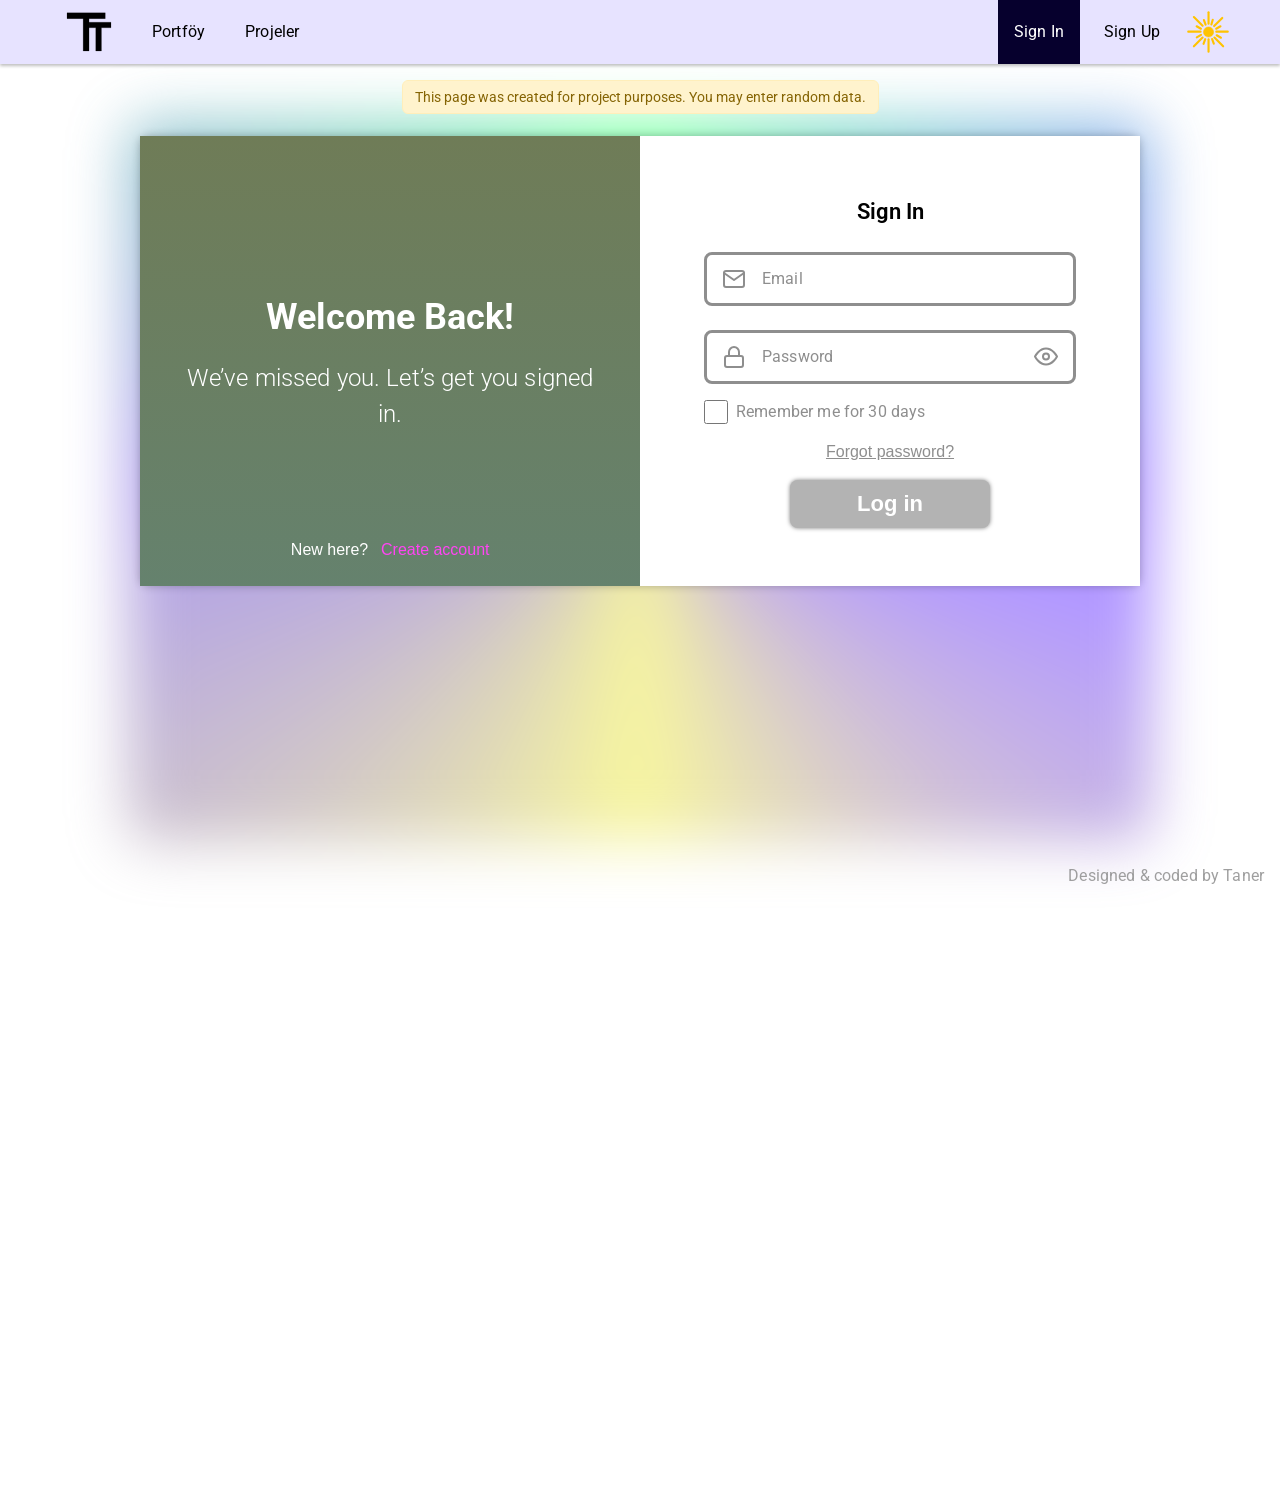
==== index.html @ 5d7ec8ca "Add Sign In/Sign Up buttons and dark mode toggle to navbar - Added Sign In and Sign Up buttons to th" ====
<!DOCTYPE html>
<html lang="en">

<head>
    <meta charset="UTF-8">
    <meta name="viewport" content="width=device-width, initial-scale=1.0">
    <title>Document</title>
    <link rel="preconnect" href="https://fonts.googleapis.com">
    <link rel="preconnect" href="https://fonts.gstatic.com" crossorigin>
    <link
        href="https://fonts.googleapis.com/css2?family=Montserrat:ital,wght@0,100..900;1,100..900&family=Roboto:ital,wght@0,100..900;1,100..900&family=Source+Code+Pro:ital,wght@0,200..900;1,200..900&display=swap"
        rel="stylesheet">
    <link rel="stylesheet" href="./styles.css">
</head>

<body>
    <!-- nav - start -->

    <nav class="navbar">
        <div class="nav-left">
            <img src="./images/icons/logo-icon.svg" alt="Logo" id="navbarLogo">
            <a href="#">Portföy</a>
            <a href="#">Projeler</a>
        </div>

        <div class="nav-right">
            <button type="button" class="nav-link" id="openSignIn">Sign In</button>
            <button type="button" class="nav-link" id="openSignUp">Sign Up</button>
            <button id="modeSwitch" aria-label="Toggle light/dark mode">
                <span class="icon-wrapper">
                    <img src="./images/sun.svg" alt="light mode" class="icon sun">
                    <img src="./images/moon.svg" alt="dark mode" class="icon moon">
                </span>
            </button>
        </div>
    </nav>

    <!-- nav - end -->

    <!-- main - start -->

    <main>

        <!-- sign in - start -->
        <div class="wrapper">
            <section id="sign-in-container1" class="container">
                <div class="left" id="sign-in-left1">
                    <h3>Welcome Back!</h3>
                    <p>We’ve missed you. Let’s get you signed in.</p>
                    <button class="sign-up-text" type="button">New here? <span>Create account</span></button>
                </div>
                <div class="right" id="sign-in-right1">
                    <h2>Sign In</h2>
                    <form class="form sign-in-form1">
                        <!-- Email input -->
                        <div class="input-group">
                            <input type="email" id="sign-in-email" name="sign-in-email" placeholder="you@example.com"
                                required autocomplete="off" />
                            <label for="sign-in-email">Email</label>
                            <img src="./images/icons/email-icon.svg" alt="Email field icon" class="input-icon" />
                        </div>
                        <!-- Password input -->
                        <div class="input-group">
                            <input type="password" id="sign-in-password" name="sign-in-password" placeholder="••••••••"
                                required autocomplete="off" minlength="8" />
                            <label for="sign-in-password">Password</label>
                            <img src="./images/icons/password-icon.svg" alt="Password field icon" class="input-icon" />
                            <button type="button" class="show-pass" aria-label="Show password" tabindex="-1"><img
                                    src="./images/icons/show-password-icon.svg" alt="show password icon"></button>
                        </div>
                        <!-- Remember me -->
                        <div class="remember-me">
                            <input type="checkbox" id="sign-in-remember" name="sign-in-remember" />
                            <label for="sign-in-remember">Remember me for 30 days</label>
                        </div>
                        <!-- Forgot password -->
                        <button type="button" class="forgot-pass-text">Forgot password?</button>
                        <!-- Submit button -->
                        <button type="submit" class="btn log-in-btn">Log in</button>
                    </form>
                </div>
            </section>
        </div>
        <!-- sign in - end -->

        <!-- forgot password - start -->
        <!-- step1 -->
        <div class="wrapper is-hidden">
            <section id="forgot-pass-container1" class="container center-mode">
                <div class="left" id="forgot-pass-left1">
                    <h3>No worries at all!</h3>
                    <p>You can easily reset your password in just a few simple steps</p>
                </div>
                <div class="right" id="forgot-pass-right1">
                    <h2>Forgot Password</h2>
                    <p>Step 1</p>
                    <p>We'll send you a link to reset your password. Please enter the email linked to your account.</p>
                    <form class="form forgot-pass-form1">
                        <!-- Email input -->
                        <div class="input-group">
                            <input type="email" id="forgot-pass-email" name="forgot-pass-email"
                                placeholder="you@example.com" required autocomplete="off" />
                            <label for="forgot-pass-email">Email</label>
                            <img src="./images/icons/email-icon.svg" alt="Email field icon" class="input-icon" />
                        </div>
                        <!-- Back - Next button -->
                        <div class="forgot-pass-form-buttons">
                            <button type="button" class="btn back-btn">Back</button>
                            <button type="submit" class="btn next-btn">Next</button>
                        </div>
                    </form>
                </div>
            </section>
        </div>

        <!-- step2 -->
        <div class="wrapper is-hidden">
            <section id="forgot-pass-container2" class="container center-mode">
                <div class="left" id="forgot-pass-left2">
                    <h3>Your code is on its way!</h3>
                    <p>For your security, we’ve sent a one-time code to your email address.</p>
                </div>
                <div class="right" id="forgot-pass-right2">
                    <h2>Verify Your Email</h2>
                    <p>Step 2</p>
                    <p>We emailed you a code. Please check your inbox or spam folder.</p>
                    <form class="form forgot-pass-form2">
                        <!-- Code input -->
                        <div class="input-group">
                            <input type="text" class="verification-code" id="forgot-pass-verification-code"
                                name="forgot-pass-verification-code" placeholder="1 2 3 4 5 6" required
                                inputmode="numeric" pattern="\d{1}( \d{1}){5}" maxlength="11" autocomplete="off" />
                            <label for="forgot-pass-verification-code">Code</label>
                        </div>
                        <!-- Verify button -->
                        <button type="submit" class="btn verify-btn">Verify</button>
                    </form>
                </div>
            </section>
        </div>

        <!-- step3 -->
        <div class="wrapper is-hidden">
            <section id="forgot-pass-container3" class="container center-mode">
                <div class="left" id="forgot-pass-left3">
                    <h3>You're almost done!</h3>
                    <p>All that’s left is setting a new password. You’re good to go!</p>
                </div>
                <div class="right" id="forgot-pass-right3">
                    <h2>Reset Your Password</h2>
                    <p>Step 3</p>
                    <p>Use at least 8 characters with one uppercase letter and one number.</p>
                    <form class="form forgot-pass-form3">
                        <!-- Password input -->
                        <div class="input-group">
                            <input type="password" id="forgot-pass-password" name="forgot-pass-password"
                                placeholder="••••••••" required autocomplete="off" minlength="8" />
                            <label for="forgot-pass-password">Password</label>
                            <img src="./images/icons/password-icon.svg" alt="Password field icon" class="input-icon" />
                            <button type="button" class="show-pass" aria-label="Show password" tabindex="-1"><img
                                    src="./images/icons/show-password-icon.svg" alt="show password icon"></button>
                        </div>
                        <!-- Confirm Password input -->
                        <div class="input-group">
                            <input type="password" id="forgot-pass-confirm-password" name="forgot-pass-confirm-password"
                                placeholder="••••••••" required autocomplete="off" minlength="8" />
                            <label for="forgot-pass-confirm-password">Confirm Password</label>
                            <img src="./images/icons/password-icon.svg" alt="Password field icon" class="input-icon" />
                            <button type="button" class="show-pass" aria-label="Show password" tabindex="-1"><img
                                    src="./images/icons/show-password-icon.svg" alt="show password icon"></button>
                        </div>
                        <!-- Done button -->
                        <button type="submit" class="btn done-btn">Done</button>
                    </form>
                </div>
            </section>
        </div>
        <!-- step4 -->
        <div class="wrapper is-hidden">
            <section id="forgot-pass-container4" class="container">
                <div class="left" id="forgot-pass-left4">
                    <h3>You’re ready!</h3>
                    <p>Your password has been reset successfully. You can now sign in to your
                        account.</p>
                    <!-- Sign in button -->
                    <button type="button" class="btn sign-in-btn">Sign In</button>
                </div>
            </section>
        </div>

        <!-- forgot password - end -->

        <!-- sign up - start -->
        <!-- step1 -->
        <div class="wrapper is-hidden">
            <section id="sign-up-container1" class="container center-mode">
                <div class="left" id="sign-up-left1">
                    <h3>Let’s get started!</h3>
                    <p>We’re excited to have you with us!</p>
                </div>
                <div class="right" id="sign-up-right1">
                    <h2>Create Your Account</h2>
                    <p>Step 1</p>
                    <p>Create your password using at least 8 characters, including one
                        uppercase letter and one number.</p>
                    <form class="form sign-up-form1">
                        <!-- Email input -->
                        <div class="input-group">
                            <input type="email" id="sign-up-email" name="sign-up-email" placeholder="you@example.com"
                                required autocomplete="off" />
                            <label for="sign-up-email">Email</label>
                            <img src="./images/icons/email-icon.svg" alt="Email field icon" class="input-icon" />
                        </div>
                        <!-- Password input -->
                        <div class="input-group">
                            <input type="password" id="sign-up-password" name="sign-up-password" placeholder="••••••••"
                                required autocomplete="off" minlength="8" />
                            <label for="sign-up-password">Password</label>
                            <img src="./images/icons/password-icon.svg" alt="Password field icon" class="input-icon" />
                            <button type="button" class="show-pass" aria-label="Show password" tabindex="-1"><img
                                    src="./images/icons/show-password-icon.svg" alt="show password icon"></button>
                        </div>
                        <!-- Confirm Password input -->
                        <div class="input-group">
                            <input type="password" id="sign-up-confirm-password" name="sign-up-confirm-password"
                                placeholder="••••••••" required autocomplete="off" minlength="8" />
                            <label for="sign-up-confirm-password">Confirm
                                Password</label>
                            <img src="./images/icons/password-icon.svg" alt="Password field icon" class="input-icon" />
                            <button type="button" class="show-pass" aria-label="Show password" tabindex="-1"><img
                                    src="./images/icons/show-password-icon.svg" alt="show password icon"></button>
                        </div>
                        <!-- Back - Next button -->
                        <div class="sign-up-buttons">
                            <button type="button" class="btn back-btn">Back</button>
                            <button type="submit" class="btn next-btn">Next</button>
                        </div>
                    </form>
                </div>
            </section>
        </div>
        <!-- step2 -->
        <div class="wrapper is-hidden">
            <section id="sign-up-container2" class="container center-mode">
                <div class="left" id="sign-up-left2">
                    <h3>Your code is on its way!</h3>
                    <p>For your security, we’ve sent a one-time code to your
                        email address.</p>
                </div>
                <div class="right" id="sign-up-right2">
                    <h2>Verify Your Email</h2>
                    <p>Step 2</p>
                    <p>We emailed you a code. Please check your inbox or spam
                        folder.</p>
                    <form class="form sign-up-form2">
                        <!-- Code input -->
                        <div class="input-group">
                            <input type="text" id="sign-up-verification-code" name="sign-up-verification-code"
                                placeholder="1 2 3 4 5 6" required inputmode="numeric" pattern="\d{1}( \d{1}){5}"
                                maxlength="11" autocomplete="off" />
                            <label for="sign-up-verification-code">Code</label>
                        </div>
                        <!-- Verify button -->
                        <button type="submit" class="btn verify-btn">Verify</button>
                    </form>
                </div>
            </section>
        </div>
        <!-- step3 -->
        <div class="wrapper is-hidden">
            <section id="sign-up-container3" class="container center-mode">
                <div class="left" id="sign-up-left3"></div>
                <div class="right" id="sign-up-right3">
                    <h2>About You</h2>
                    <p>Step 3</p>
                    <form class="form sign-up-form3">
                        <p style="color: #FF5100;">Required</p>
                        <p class="input-section-title">Full Name</p>
                        <div id="sign-up-fullname">
                            <!-- Firstname input -->
                            <div class="input-group">
                                <input type="text" id="sign-up-firstname" name="sign-up-firstname" placeholder="Taner"
                                    required autocomplete="off" />
                                <label for="sign-up-firstname">First
                                    name</label>
                            </div>
                            <!-- Lastname input -->
                            <div class="input-group">
                                <input type="text" id="sign-up-lastname" name="sign-up-lastname" placeholder="Talas"
                                    required autocomplete="off" />
                                <label for="sign-up-lastname">Last
                                    name</label>
                            </div>
                        </div>
                        <p class="input-section-title">Birthday</p>
                        <div id="sign-up-birthday">
                            <!-- Day input -->
                            <div class="input-group">
                                <input type="number" id="sign-up-day" name="sign-up-day" placeholder="27" required
                                    autocomplete="off" min="1" max="31" inputmode="numeric" />
                                <label for="sign-up-day">Day</label>
                            </div>

                            <!-- Month input -->
                            <div class="input-group">
                                <input type="text" id="sign-up-month" name="sign-up-month" placeholder="09" required
                                    inputmode="numeric" pattern="^(0[1-9]|1[0-2])$" autocomplete="off" maxlength="2" />
                                <label for="sign-up-month">Month</label>
                            </div>

                            <!-- Year input -->
                            <div class="input-group">
                                <input type="number" id="sign-up-year" name="sign-up-year" placeholder="2005" required
                                    autocomplete="off" min="1900" max="2099" inputmode="numeric" />
                                <label for="sign-up-year">Year</label>
                            </div>
                        </div>
                        <p class="input-section-title">Phone</p>
                        <!-- Phone input -->
                        <div class="input-group">
                            <input type="tel" inputmode="numeric" id="sign-up-phone" name="sign-up-phone"
                                placeholder="+90 5xx xxx xx xx" required autocomplete="off" maxlength="17"
                                pattern="\+90\s5\d{2}\s\d{3}\s\d{2}\s\d{2}" />
                            <label for="sign-up-phone">Phone</label>
                        </div>
                        <p style="margin-top: 24px; color: #FF9D00;">
                            Optional</p>
                        <p class="input-section-title">Profile Picture
                        </p>
                        <!-- Profile picture input -->
                        <div class="profile-pic-container">
                            <div class="profile-pic-wrapper">
                                <label for="sign-up-profile-picture">
                                    <img src="./images/default-profile-picture.svg" alt="Profile"
                                        id="profile-preview" />
                                    <img src="./images/icons/edit-icon.svg" alt="Edit Icon" class="edit-icon" />
                                </label>
                                <input type="file" id="sign-up-profile-picture" accept="image/*" />
                            </div>
                            <button type="button" class="reset-picture-btn">Remove</button>
                        </div>
                        <p class="input-section-title">Gender</p>
                        <!-- Gender input -->
                        <div class="gender-group">
                            <label class="gender-option">
                                <input type="radio" name="sign-up-gender" value="female" />
                                <span class="custom-radio"></span>
                                Female
                            </label>

                            <label class="gender-option">
                                <input type="radio" name="sign-up-gender" value="male" />
                                <span class="custom-radio"></span>
                                Male
                            </label>
                        </div>
                        <p class="input-section-title">Location</p>
                        <!-- Location input -->
                        <div id="sign-up-location">
                            <!-- Country input -->
                            <div class="input-group">
                                <input type="text" id="sign-up-country" name="sign-up-country" placeholder="Turkey"
                                    autocomplete="off" />
                                <label for="sign-up-country">Country</label>
                            </div>
                            <!-- City input -->
                            <div class="input-group">
                                <input type="text" id="sign-up-city" name="sign-up-city" placeholder="Istanbul"
                                    autocomplete="off" />
                                <label for="sign-up-city">City</label>
                            </div>
                        </div>
                        <p class="input-section-title">Biography</p>
                        <!-- Bio input -->
                        <div class="input-group">
                            <textarea id="sign-up-bio" name="sign-up-bio" placeholder="Work in progress..."
                                autocomplete="off"></textarea>
                            <label for="sign-up-bio">Bio</label>
                        </div>
                        <!-- Verify button -->
                        <button type="submit" class="btn next-btn">Next</button>
                    </form>
                </div>
            </section>
        </div>
        <!-- step4 -->
        <div class="wrapper is-hidden">
            <section id="sign-up-container4" class="container center-mode">
                <div class="left" id="sign-up-left4">
                    <h3>Your verification code is on its way!
                    </h3>
                    <p>To complete your registration, please
                        check your messages for a 6-digit code.
                    </p>
                </div>
                <div class="right" id="sign-up-right4">
                    <h2>Verify Your Phone Number</h2>
                    <p>Step 4</p>
                    <p>Please enter the 6-digit code sent to
                        your phone number.</p>
                    <form class="form sign-up-form4">
                        <!-- Code input -->
                        <div class="input-group">
                            <input type="text" id="sign-up-phone-verification-code"
                                name="sign-up-phone-verification-code" placeholder="1 2 3 4 5 6" required
                                inputmode="numeric" pattern="\d{1}( \d{1}){5}" maxlength="11" autocomplete="off" />
                            <label for="sign-up-phone-verification-code">Code</label>
                        </div>
                        <!-- Verify button -->
                        <button type="submit" class="btn verify-btn">Verify</button>
                    </form>
                </div>
            </section>
        </div>
        <!-- step5 -->
        <div class="wrapper is-hidden">
            <section id="sign-up-container5" class="container center-mode">
                <div class="left" id="sign-up-left5">
                    <h3>Welcome aboard!</h3>
                    <p>Everything’s in place. Let’s log
                        you in and get started!</p>
                </div>
                <div class="right" id="sign-up-right5">
                    <h2>You’re All Set!</h2>
                    <p>Step 5</p>
                    <div class="checkmark-wrapper">
                        <svg class="checkmark" viewBox="0 0 120 120">
                            <circle class="checkmark-circle" cx="60" cy="60" r="54" fill="none" />
                            <path class="checkmark-check" fill="none" d="M40 65l15 15 30-30" />
                        </svg>
                    </div>
                    <p>You can now sign in and start
                        using your account.</p>
                    <!-- Sign in button -->
                    <button type="button" class="btn sign-in-btn">Sign
                        In</button>
                </div>
            </section>
        </div>
        <!-- sign up - end -->

        <div class="info-banner">
            This page was created for project purposes. You may enter random data.
        </div>

        <!-- footer - start -->
        <footer class="mini-footer">
            <p>Designed &amp; coded by Taner</p>
        </footer>
        <!-- footer - end -->

    </main>

    <!-- main - end -->

    <!-- confirmation overlay -->
    <div id="confirmOverlay" class="overlay hidden" role="dialog" aria-modal="true" aria-hidden="true"
        aria-labelledby="confirmTitle">
        <div class="overlay-panel ov--confirm" tabindex="-1">
            <p id="confirmTitle" class="overlay-title">Do you confirm the information you entered?</p>
            <div class="overlay-actions">
                <button type="button" class="btn back-btn">Back</button>
                <button type="button" class="btn proceed-btn">Proceed</button>
            </div>
        </div>
    </div>

    <script src="./script.js"></script>
</body>

</html>
---- styles.css ----
/* settings - start */
html {
    box-sizing: border-box;
    font-size: 16px;
}

*,
*::before,
*::after {
    box-sizing: inherit;
    margin: 0;
    padding: 0;
}

:root {
    --background-color: #fff;
    --c1: #efed5a;
    --c2: #593cc3;
    --c3: #00ff5e;
    --c4: #4714ff;
    --background-nav-color: #E7E3FF;
    --nav-shadow: 0 2px 3px rgba(0, 0, 0, 0.25);
    --nav-link-color: #000;
    --nav-active-link-background-color: #06002D;
    --nav-active-link-color: #FFF;
    --gray-color: #8E8E8E;
    --dark-color: #000000;
    --input-radius: 8px;
    --icon-filter: invert(0);
}

.dark {
    --background-color: #000;
    --c1: #ff9f1c;
    --c2: #2ec4b6;
    --c3: #e71d36;
    --c4: #ffbf69;
    --background-nav-color: #06002D;
    --nav-shadow: 0 2px 3px rgba(255, 255, 255, 0.124);
    --nav-link-color: #FFF;
    --nav-active-link-background-color: #E7E3FF;
    --nav-active-link-color: #000;
    --icon-filter: brightness(0) invert(1);
}

body {
    background-color: var(--background-color);
    font-family: 'Roboto', sans-serif;
    position: relative;
    min-height: 100svh;
    isolation: isolate;
    transition: background-color 0.4s ease;
}

body::before {
    content: "";
    position: fixed;
    top: calc(10% + 64px / 2);
    left: 10%;
    right: 10%;
    bottom: calc(10% - 64px / 2);
    z-index: -1;
    background: conic-gradient(from 180deg at 50% 50%,
            var(--c1), var(--c2), var(--c3), var(--c4), var(--c1));
    filter: blur(30px) saturate(120%);
    animation: spin 60s linear infinite;
    opacity: .5;
    border-radius: 16px;
    transition: background 0.4s ease;
}

body.no-scroll {
    overflow: hidden;
}

.montserrat-regular {
    font-family: "Montserrat", sans-serif;
    font-optical-sizing: auto;
    font-weight: 400;
    font-style: normal;
}

.navbar a,
p,
::placeholder,
input,
label,
.navbar .nav-link {
    font-size: 1rem;
    line-height: 1.5;
    letter-spacing: 0.15px;
    font-weight: 400;
}

h2 {
    font-size: 1.375rem;
    line-height: 1.5;
    font-weight: 600;
}

h2+p {
    margin-top: 8px;
    margin-bottom: 24px;
    font-weight: 500;
    opacity: 0.5;
}

h3 {
    font-size: 2.25rem;
    line-height: 1.5;
    font-weight: 700;
}

h3+p {
    margin-top: 16px;
    font-size: 1.5rem;
    line-height: 1.5;
    font-weight: 300;
}

/* settings - end */

/* nav - start */
.navbar {
    position: fixed;
    top: 0;
    left: 0;
    right: 0;
    display: flex;
    justify-content: space-between;
    align-items: center;
    padding: 0 48px;
    background-color: var(--background-nav-color);
    z-index: 1000;
    box-shadow: var(--nav-shadow);
    height: 64px;
    transition: background-color 0.4s ease, box-shadow 0.4s ease;
}

.nav-left,
.nav-right {
    display: flex;
    align-items: center;
    gap: 8px;
}

#navbarLogo {
    filter: var(--icon-filter);
    transition: filter 0.4s ease;
}

#navbarLogo,
#themeIcon {
    width: 48px;
    height: 48px;
    margin: 0 16px;
}

.navbar a,
.navbar .nav-link {
    position: relative;
    text-decoration: none;
    color: var(--nav-link-color);
    padding: 24px 16px;
    transition: color 0.4s ease, background-color 0.4s ease, transform 0.4s ease;
    font: inherit;
    line-height: 1;
    cursor: pointer;
    background: none;
    border: none;
}

.navbar a::before,
.navbar .nav-link::before {
    content: "";
    position: absolute;
    top: 0;
    left: 0;
    width: 100%;
    height: 0%;
    background-color: rgba(142, 132, 255, 0.1);
    z-index: -1;
    transition: height 0.4s ease;
}

.navbar a:hover::before,
.navbar .nav-link:hover::before {
    height: 100%;
}

.navbar a:hover,
.navbar .nav-link:hover {
    transform: scale(1.05);
}

.nav-link.active {
    background-color: var(--nav-active-link-background-color);
    color: var(--nav-active-link-color);
    cursor: default;
    pointer-events: none;
}

#modeSwitch {
    background: none;
    border: none;
    cursor: pointer;
    display: flex;
    align-items: center;
    justify-content: center;
    perspective: 600px;
    /* 3D görünüm için */
}

.icon-wrapper {
    position: relative;
    width: 48px;
    height: 48px;
    transform-style: preserve-3d;
    transition: transform 0.6s ease;
}

.icon {
    position: absolute;
    top: 0;
    left: 0;
    width: 48px;
    height: 48px;
    backface-visibility: hidden;
}

.sun {
    transform: rotateX(0deg);
}

.moon {
    transform: rotateX(180deg);
}

/* dark mode aktif olunca wrapper döner */
body.dark .icon-wrapper {
    transform: rotateX(180deg);
}


/* nav - end */

/* main - start */
main {
    position: relative;
    display: flex;
    margin-top: 64px;
    min-height: calc(100svh - 64px);
    align-items: flex-start;
    justify-content: center;
}

/* sections container settings*/
.wrapper {
    position: absolute;
    display: flex;
    align-items: center;
    justify-content: center;
    opacity: 1;
    visibility: visible;
    transition: opacity 1s ease;
}

.container {
    position: relative;
    border-radius: 8px;
    box-shadow: 0 0 8px rgba(0, 0, 0, 0.25);
    width: 1000px;
    margin: 72px 0;
    transition: opacity .25s ease, transform .4s ease, box-shadow 1s ease;
}

.left,
.right {
    position: absolute;
    display: flex;
    flex-direction: column;
    justify-content: center;
    align-items: center;
    text-align: center;
    width: 500px;
}

.left {
    left: 0;
    color: #FFFFFF;
    padding: 0 32px;
    z-index: 1;
    transition: left 0.6s ease, transform 0.6s ease, height 0.4s ease;
    will-change: height;
}

.right {
    left: 50%;
    background-color: #FFF;
    padding: 54px 64px;
    z-index: 0;
    opacity: 1;
    transition: left 0.6s ease, transform 0.6s ease, opacity 0.4s ease;

}

.container.center-mode {
    box-shadow: none;
}

.container.center-mode:not(#sign-up-container3) .left {
    position: absolute;
    left: 50%;
    transform: translate(-50%, 0%);
    height: 450px;
}

.container.center-mode .right {
    position: absolute;
    left: 50%;
    transform: translate(-50%, 0%);
    pointer-events: none;
    user-select: none;
    cursor: default;
    opacity: 0;
}

.is-hidden {
    opacity: 0;
    pointer-events: none;
    visibility: hidden;
    transition: opacity 1s ease, visibility 0s linear 1s;
}

.is-hidden .left {
    will-change: auto;
}

/******************************************************** sign in containers - start ********************************************************/
/* 1 */
#sign-in-container1 {
    height: 450px;
}

#sign-in-left1,
#sign-in-right1 {
    height: 450px;
}

#sign-in-left1 {
    background: linear-gradient(180deg, #6F7C57, #4793B1);
    animation: gradientFlowVertical 10s ease-in-out infinite;
    background-size: 100% 400%;
}

/******************************************************** sign in containers - end ********************************************************/

/******************************************************** sign up containers - start ********************************************************/
/* 1 */
#sign-up-container1 {
    height: 558px;
}

#sign-up-left1,
#sign-up-right1 {
    height: 558px;
}

#sign-up-left1 {
    background: linear-gradient(to bottom, #BEBC53, #5E47B1);
    animation: gradientFlowVertical 10s ease-in-out infinite;
    background-size: 100% 400%;
}

/* 2 */
#sign-up-container2 {
    height: 402px;
}

#sign-up-left2,
#sign-up-right2 {
    height: 402px;
}

#sign-up-left2 {
    background: linear-gradient(to bottom, #E4E163, #5E47B1);
    animation: gradientFlowVertical 10s ease-in-out infinite;
    background-size: 100% 400%;
}

/* 3 */
#sign-up-container3 {
    height: 1300px;
}

#sign-up-right3,
#sign-up-left3 {
    height: 1300px;
}

.center-mode #sign-up-left3 {
    width: 500px;
    height: 450px;
}

#sign-up-left3 {
    left: 50%;
    transform: translateX(-50%);
    width: 100%;
    background: linear-gradient(to bottom, #EFED5A, #593CC3);
    animation: gradientFlowVertical 10s ease-in-out infinite;
    background-size: 100% 400%;
    transition: width 0.4s ease, height 0.4s ease;
}

#sign-up-right3 {
    transform: translateX(-50%);
    box-shadow: 0px 0 8px rgba(0, 0, 0, 0.25);
    z-index: 2;
}

/* 4 */
#sign-up-container4 {
    height: 358px;
}

#sign-up-right4,
#sign-up-left4 {
    height: 358px;
}

#sign-up-left4 {
    background: linear-gradient(to bottom, #E4E163, #5E47B1);
    animation: gradientFlowVertical 10s ease-in-out infinite;
    background-size: 100% 400%;
}

/* 5 */
#sign-up-container5 {
    height: 517px;
}

#sign-up-right5,
#sign-up-left5 {
    height: 517px;
}

#sign-up-left5 {
    background: linear-gradient(to bottom, #FFFB0D, #4714FF);
    animation: gradientFlowVertical 10s ease-in-out infinite;
    background-size: 100% 400%;
}

/******************************************************** sign up containers - end ********************************************************/

/******************************************************** forgot pass containers - start ********************************************************/
/* 1 */
#forgot-pass-container1 {
    height: 358px;
}

#forgot-pass-left1,
#forgot-pass-right1 {
    height: 358px;
}

#forgot-pass-left1 {
    background: linear-gradient(180deg, #62CE94, #55AACC);
    animation: gradientFlowVertical 10s ease-in-out infinite;
    background-size: 100% 400%;
}

/* 2 */
#forgot-pass-container2 {
    height: 358px;
}

#forgot-pass-left2,
#forgot-pass-right2 {
    height: 358px;
}

#forgot-pass-left2 {
    background: linear-gradient(to bottom, #4BD98D, #40ABD5);
    animation: gradientFlowVertical 10s ease-in-out infinite;
    background-size: 100% 400%;
}

/* 3 */
#forgot-pass-container3 {
    height: 443px;
}

#forgot-pass-left3,
#forgot-pass-right3 {
    height: 443px;
}

#forgot-pass-left3 {
    background: linear-gradient(to bottom, #32F48D, #36BFF5);
    animation: gradientFlowVertical 10s ease-in-out infinite;
    background-size: 100% 400%;
}

/* 4 */

#forgot-pass-left4 {
    height: 450px;
    left: 50%;
    transform: translateX(-50%);
    background: linear-gradient(to bottom, #00FF77, #07BDFF);
    animation: gradientFlowVertical 10s ease-in-out infinite;
    background-size: 100% 400%;
    border-radius: 4px;
}

/******************************************************** forgot pass containers - end ********************************************************/


/***** buttons - start *****/
.btn {
    background-color: #B3B3B3;
    height: auto;
    padding: 10px 16px;
    color: white;
    border-radius: var(--input-radius);
    box-shadow: 0 0 4px rgba(0, 0, 0, 0.5);
    border: none;
    font-size: 22px;
    line-height: 28px;
    font-weight: bold;
    cursor: pointer;
    transition: background-color 0.3s ease, color 0.3s ease, filter 0.3s ease;
}

.proceed-btn {
    background-color: #00FF5E;
}

.verify-btn {
    width: 200px;
    margin-top: 32px
}

.sign-in-btn {
    box-shadow: 0 0 4px rgba(13, 114, 10, 0.5) !important;
    width: 200px;
    background-color: #00FF5E;
    margin-top: 54px;
    transition: opacity .25s;
}

.done-btn {
    width: 200px;
    margin-top: 40px;
}

.log-in-btn {
    margin: 16px auto 0;
    width: 200px;
}

.back-btn {
    background-color: #D5D5D5;
    width: 119px;
}

.next-btn {
    width: 199px;
}

.btn-default {
    background: #B3B3B3;
}

.btn-typing {
    background: #FFBF00;
}

.btn-invalid {
    background: #FF5100;
}

.btn-valid {
    background: #00FF5E;
}

.btn:hover {
    filter: brightness(1.05);
}

/***** buttons - end *****/

/* input settings - start */
.input-group {
    position: relative;
    margin-top: 24px;
}

.input-group input,
.input-group textarea {
    width: 372px;
    padding: 12px 12px 12px 58px;
    border: 3px solid var(--gray-color);
    border-radius: var(--input-radius);
    outline: none;
    font-family: inherit;
    transition: border-color 0.4s ease;
}

.input-group textarea {
    padding-left: 20px;
    min-height: 120px;
    resize: none;
}

.input-group input::placeholder,
.input-group textarea::placeholder {
    color: transparent;
    transition: color 0.3s ease;
}

.input-group input:focus::placeholder,
.input-group textarea:focus::placeholder {
    color: var(--gray-color);
}

.input-group label {
    position: absolute;
    top: 50%;
    left: 50px;
    transform: translateY(-50%);
    color: var(--gray-color);
    pointer-events: none;
    background: #fff;
    padding: 0 8px;
    transition: 0.2s ease;
}

.input-group textarea+label {
    left: 20px;
}

.input-group input:focus+label,
.input-group input:not(:placeholder-shown)+label,
input:-webkit-autofill+label,
.input-group textarea:focus+label,
.input-group textarea:not(:placeholder-shown)+label {
    top: 0;
    transform: translateY(-50%);
    color: var(--dark-color);
}

.input-icon {
    position: absolute;
    top: 50%;
    left: 18px;
    width: 24px;
    height: 24px;
    transform: translateY(-50%);
    pointer-events: none;
    transition: filter 0.3s ease;
}

.show-pass {
    position: absolute;
    top: 52%;
    right: 18px;
    transform: translateY(-50%);
    background: none;
    border: none;
    padding: 0;
    cursor: pointer;
    transition: transform 120ms ease;
}

.show-pass img {
    width: 24px;
    height: 24px;
    transition: filter 120ms ease;
}

.show-pass:hover,
.show-pass:focus-visible {
    transform: translateY(-50%) scale(1.05);
}

.input-group input[type="password"] {
    padding-right: 52px;
}

input:focus,
textarea:focus {
    border-color: var(--dark-color);
}

input:-webkit-autofill {
    -webkit-box-shadow: 0 0 0px 1000px white inset !important;
    box-shadow: 0 0 0px 1000px white inset !important;
}

input:focus-visible {
    border-color: var(--dark-color);
    outline: none;
}

input[type=number]::-webkit-inner-spin-button,
input[type=number]::-webkit-outer-spin-button {
    -webkit-appearance: none;
    margin: 0;
}

input.typing {
    border-color: #FFBF00;
}

input.valid {
    border-color: #00FF5E;
}

input.invalid {
    border-color: #FF5100;
}

.animate-border {
    animation: borderPulse 2s infinite ease-in-out;
}

input:focus~.input-icon {
    filter: brightness(0) saturate(100%);
}

input.typing~.input-icon {
    filter: brightness(0) saturate(100%) invert(64%) sepia(78%) saturate(1040%) hue-rotate(1deg) brightness(103%) contrast(103%);
}

input.valid~.input-icon {
    filter: brightness(0) saturate(100%) invert(61%) sepia(68%) saturate(467%) hue-rotate(75deg) brightness(110%) contrast(105%);
}

input.invalid~.input-icon {
    filter: brightness(0) saturate(100%) invert(23%) sepia(89%) saturate(7440%) hue-rotate(2deg) brightness(105%) contrast(116%);
}

.animate-border~.input-icon {
    animation: iconPulse 2s infinite ease-in-out;
}

input:focus~.show-pass img {
    filter: brightness(0) saturate(100%);
}

/* input settings - end */

/* sign in - start */
.sign-up-text {
    position: absolute;
    bottom: 24px;
    background: none;
    border: none;
    color: #FFFFFF;
    font-size: 16px;
    line-height: 24px;
    font-weight: 400;
    cursor: pointer;
    padding: 0;
    text-align: center;
    transition: opacity 0.4s ease;
}

.container.center-mode .sign-up-text {
    opacity: 0;
    pointer-events: none;
    transition: opacity 0.4s ease;
}

.sign-up-text span {
    margin-left: 8px;
    display: inline-block;
    color: #FF44F3;
    will-change: transform;
    transition: transform 0.4s ease;
}

.sign-up-text:hover span {
    transform: scale(1.1);
}

.sign-in-form1 {
    display: flex;
    flex-direction: column;
    max-width: 400px;
    margin: 0 auto;
}

.remember-me {
    display: flex;
    align-items: center;
    margin-top: 16px;
    gap: 8px;
    color: var(--gray-color);
    font-size: 1rem;
    font-weight: 400;
    justify-content: flex-start;
}

.remember-me input[type="checkbox"] {
    width: 24px;
    height: 24px;
    accent-color: var(--gray-color);
    cursor: pointer;
}

.forgot-pass-text {
    background: none;
    border: none;
    padding: 0;
    margin: 16px auto 0;
    display: block;
    font-size: 16px;
    line-height: 24px;
    color: var(--gray-color);
    cursor: pointer;
    font-weight: 400;
    text-decoration: underline;
    transition: color 0.4s ease;
}

.forgot-pass-text:hover {
    color: var(--dark-color);
}

/* sign in - end */

/* forgot password - start */
/* step1 */
.forgot-pass-form-buttons {
    display: flex;
    justify-content: center;
    align-items: center;
    gap: 54px;
    margin-top: 32px;

}

/* step2 */
#forgot-pass-verification-code,
#sign-up-verification-code,
#sign-up-phone-verification-code {
    width: 139px;
    padding-left: 32px;
}

#forgot-pass-verification-code.filled,
#sign-up-verification-code.filled,
#sign-up-phone-verification-code.filled {
    border-color: #FFBF00 !important;
}

#forgot-pass-verification-code+label,
#sign-up-verification-code+label,
#sign-up-phone-verification-code+label {
    left: 50%;
    transform: translateX(-50%) translateY(-50%);
}

/* forgot password - end */

/* sign up - start */
/* step1 */
.sign-up-buttons {
    display: flex;
    justify-content: center;
    align-items: center;
    gap: 54px;
    margin-top: 32px;
}

/* step3 */
.sign-up-form3 label {
    left: 20px;
}

.sign-up-form3 input {
    padding-left: 20px;
}

.sign-up-form3 .input-group {
    margin-top: 8px;
}

.input-section-title {
    margin-top: 24px;
    font-weight: 500;
}

/* Fullname input */
#sign-up-fullname {
    display: flex;
    gap: 8px;
}

#sign-up-fullname .input-group {
    margin-top: 8px;
}

#sign-up-fullname input {
    width: 182px;
}

/* Birthday input */
#sign-up-birthday {
    display: flex;
    gap: 28px;
}

#sign-up-birthday input {
    width: 106px;
    text-align: center;
    padding-left: 8px;
}

#sign-up-birthday label {
    left: 50%;
    transform: translateX(-50%) translateY(-50%);
}

/* Profile picture input */
.profile-pic-container {
    position: relative;
    width: fit-content;
    margin: 0 auto;
}

.profile-pic-wrapper {
    position: relative;
    width: 120px;
    height: 120px;
    border-radius: 50%;
    border: 3px solid #ccc;
    margin: 8px auto 0;
    overflow: hidden;
}

.profile-pic-wrapper label {
    left: -1px;
    bottom: 3px;
    display: flex;
    justify-content: center;
    align-items: center;
    width: 120px;
    height: 120px;
    cursor: pointer;
    position: relative;
}

#profile-preview {
    position: absolute;
    top: 50%;
    left: 50%;
    transform: translate(-50%, -50%);
    width: 52px;
    height: 63px;
    object-fit: contain;
    z-index: 1;
}

.reset-picture-btn {
    display: none;
    /* sadece resim yüklendiğinde gösterilecek */
    top: 50%;
    left: 136px;
    transform: translateY(-50%);
    position: absolute;
    background: none;
    border: none;
    color: #FF5100;
    cursor: pointer;
    padding: 0;
    transition: color 0.3s ease;
}

.reset-picture-btn:hover {
    color: var(--dark-color);
}

/* Kullanıcı görseli yüklediğinde geçerli olacak sınıf */
#profile-preview.uploaded {
    width: 100%;
    height: 100%;
    object-fit: cover;
    border-radius: 50%;
}

.edit-icon {
    position: absolute;
    top: 50%;
    left: 50%;
    transform: translate(-50%, -50%);
    width: 24px;
    height: 24px;
    border-radius: 8px;
    background-color: #ffffff;
    padding: 4px;
    z-index: 2;
    transition: transform 0.4s ease;
    transform-origin: center center;
}

.profile-pic-wrapper:hover .edit-icon {
    transform: translate(-50%, -50%) scale(1.2);

}

#sign-up-profile-picture {
    display: none;
}

/* Gender input */
.gender-group {
    display: flex;
    justify-content: space-around;
    align-items: center;
    max-width: 372px;
    margin-top: 8px;
}

.gender-option {
    left: 0 !important;
    display: flex;
    align-items: center;
    gap: 8px;
    font-size: 1rem;
    color: var(--gray-color);
    cursor: pointer;
    position: relative;
}

.gender-option input[type="radio"] {
    display: none;
}

.custom-radio {
    width: 24px;
    height: 24px;
    border: 2px solid #8E8E8E;
    border-radius: 50%;
    display: inline-block;
    position: relative;
    transition: border-color 0.4s ease;
}

.gender-option input[type="radio"]:checked+.custom-radio::after {
    background-color: #000;
    transform: translate(-50%, -50%) scale(1);
    opacity: 1;
}

.gender-option input[type="radio"]:checked+.custom-radio {
    border-color: var(--dark-color);
}

.custom-radio::after {
    content: '';
    position: absolute;
    top: 50%;
    left: 50%;
    width: 12px;
    height: 12px;
    background-color: transparent;
    border-radius: 50%;
    transform: translate(-50%, -50%) scale(0);
    opacity: 0;
    transition: transform 0.4s ease, background-color 0.4s ease, opacity 0.4s ease;
}

/* Location input */
#sign-up-location {
    display: flex;
    gap: 91px;
}

#sign-up-location input {
    width: 140px;
}

/* Bio input */
#sign-up-bio {
    height: 200px;
}

.sign-up-form3 .next-btn {
    margin-top: 32px;
}

/* step5 */
.checkmark-wrapper {
    display: flex;
    justify-content: center;
    align-items: center;
    margin: 30px 0;
}

.checkmark {
    width: 200px;
    height: 200px;
    stroke: #00FF5E;
    stroke-width: 6;
    stroke-linecap: round;
    stroke-linejoin: round;
    background: none;
}

.checkmark-circle {
    stroke: #00FF5E;
    stroke-dasharray: 339.292;
    stroke-dashoffset: 339.292;
    animation: draw-circle 0.8s ease-out forwards;
}

.checkmark-check {
    stroke: #00FF5E;
    stroke-dasharray: 100;
    stroke-dashoffset: 100;
    animation: draw-check 0.5s ease-out 0.8s forwards;
}

#sign-up-right5 .sign-in-btn {
    margin-top: 32px !important;
}

/* sign up - end */

.info-banner {
    background: #fff3cd;
    color: #856404;
    font-size: 14px;
    padding: 8px 12px;
    border: 1px solid #ffeeba;
    border-radius: 6px;
    margin: 16px auto;
    max-width: 600px;
    text-align: center;
}

/* footer - start */
.mini-footer {
    position: fixed;
    right: 16px;
    bottom: 12px;
    font-size: 14px;
    color: #888;
    opacity: 0.8;
    pointer-events: none;
}

/* footer - end */

/* overlay - start */

.overlay {
    position: fixed;
    inset: 0;
    z-index: 3000;
    display: flex;
    justify-content: center;
    align-items: flex-start;
    background: rgba(0, 0, 0, 0.55);
    opacity: 0;
    pointer-events: none;
    transition: opacity 180ms ease;
}

.overlay.hidden {
    display: none;
}

.overlay.open {
    opacity: 1;
    pointer-events: auto;
}

.overlay-panel {
    width: min(520px, 94vw);
    margin-top: 24px;
    border-radius: 8px;
    box-shadow: 0 10px 30px rgba(0, 0, 0, 0.35);
    padding: 32px;
    transform: translateY(-6px);
    transition: transform 200ms ease;
    outline: none;
    position: relative;
    text-align: center;
}

.ov--confirm {
    background: #fff;
    color: #000;
}

.overlay.open .overlay-panel {
    transform: translateY(0);
}

.overlay-title {
    font-size: 18px;
    margin: 0 0 32px;
}

.overlay-actions {
    display: flex;
    justify-content: center;
    gap: 64px;
}

/* overlay - end */

@keyframes draw-circle {
    to {
        stroke-dashoffset: 0;
    }
}

@keyframes draw-check {
    to {
        stroke-dashoffset: 0;
    }
}

@keyframes gradientFlowVertical {
    0% {
        background-position: 50% 0%;
    }

    50% {
        background-position: 50% 100%;
    }

    100% {
        background-position: 50% 0%;
    }
}

@keyframes borderPulse {
    0% {
        border-color: #FFBF00;
    }

    50% {
        border-color: #00FF5E;
    }

    100% {
        border-color: #FFBF00;
    }
}

@keyframes iconPulse {
    0% {
        filter: brightness(0) saturate(100%) invert(64%) sepia(78%) saturate(1040%) hue-rotate(1deg) brightness(103%) contrast(103%);
    }

    50% {
        filter: brightness(0) saturate(100%) invert(61%) sepia(68%) saturate(467%) hue-rotate(75deg) brightness(110%) contrast(105%);
    }

    100% {
        filter: brightness(0) saturate(100%) invert(64%) sepia(78%) saturate(1040%) hue-rotate(1deg) brightness(103%) contrast(103%);
    }
}

@keyframes spin {
    to {
        transform: rotate(360deg);
    }
}
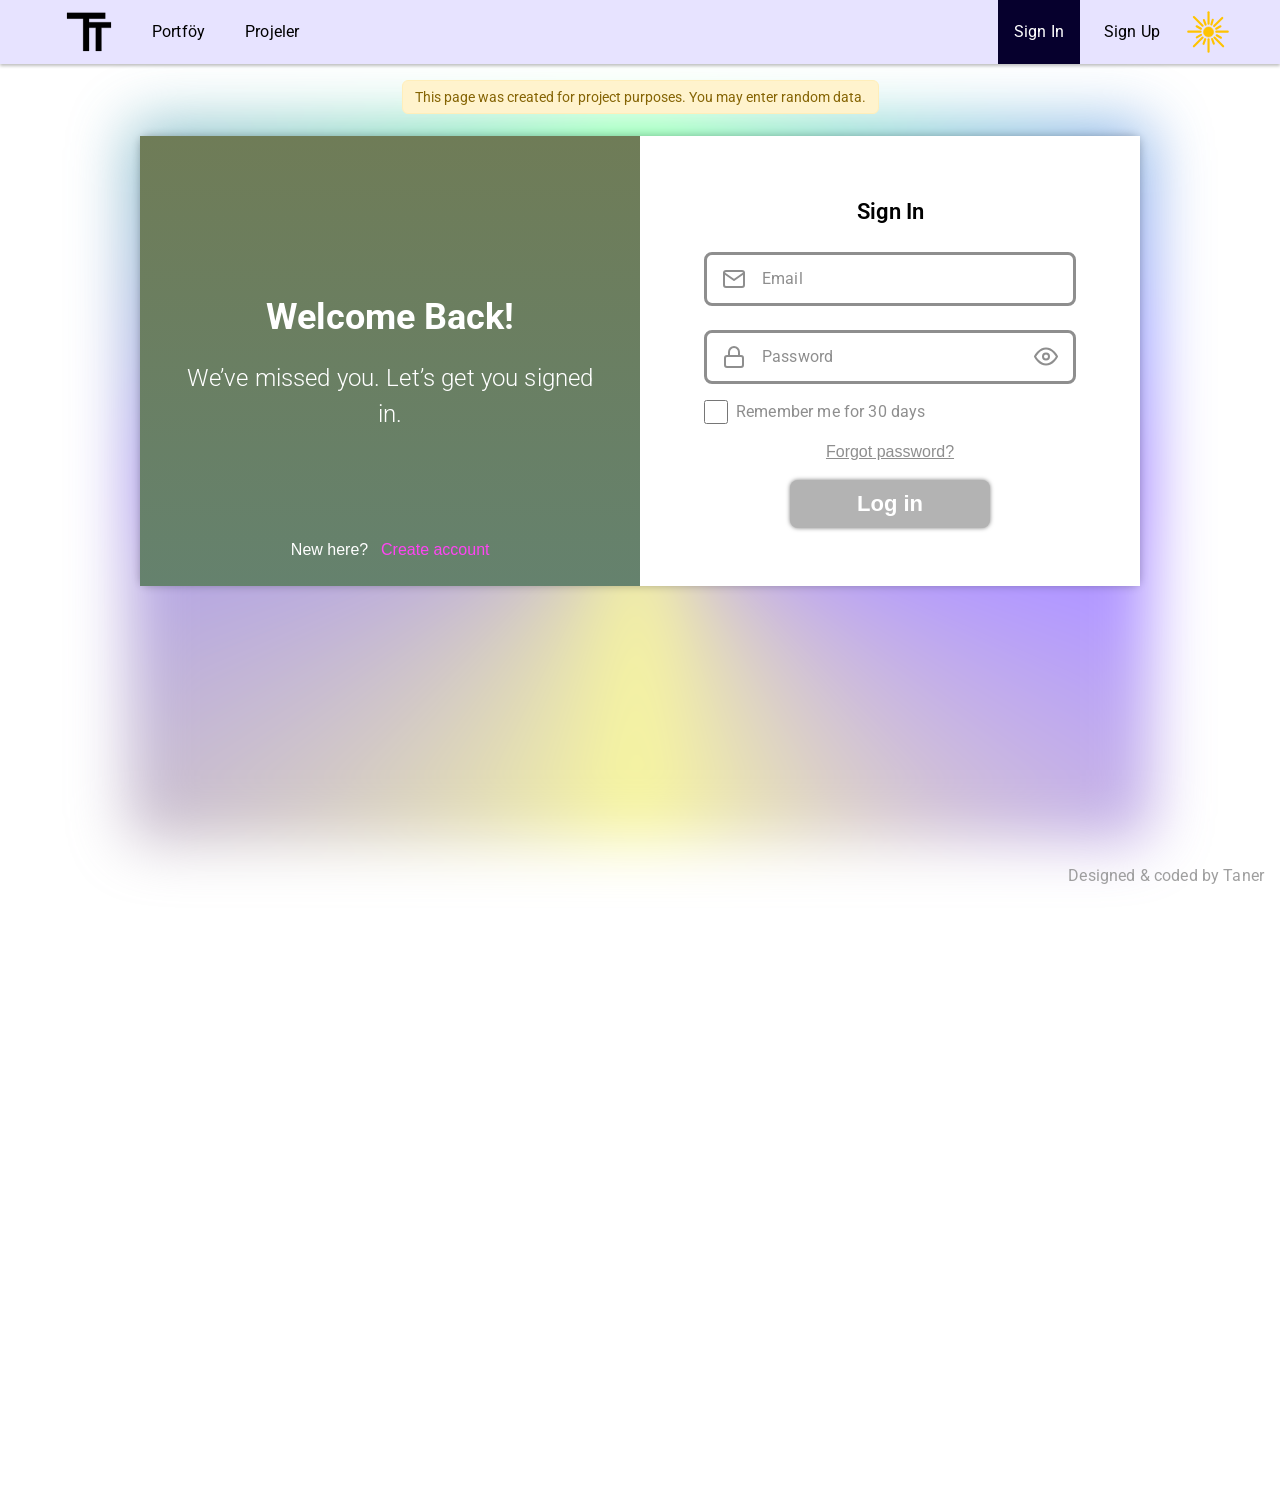
==== commit 47106f1a: "Add progress bar for Sign Up and Forgot Password flows Implemented a linear progress bar component w" ====
--- a/index.html
+++ b/index.html
@@ -40,6 +40,12 @@
     <!-- main - start -->
 
     <main>
+        <!-- progress bar -->
+        <div id="flowProgress" class="linear-progress hidden" aria-hidden="true">
+            <span class="lp-bar lp-base"></span>
+            <span class="lp-bar lp-done"></span>
+            <span class="lp-bar lp-current"></span>
+        </div>
 
         <!-- sign in - start -->
         <div class="wrapper">
--- a/styles.css
+++ b/styles.css
@@ -27,6 +27,10 @@
     --dark-color: #000000;
     --input-radius: 8px;
     --icon-filter: invert(0);
+
+    --lp-bg: #d1d5db;
+    --lp-done: #00c853;
+    --lp-active: #ffd700;
 }
 
 .dark {
@@ -41,6 +45,10 @@
     --nav-active-link-background-color: #E7E3FF;
     --nav-active-link-color: #000;
     --icon-filter: brightness(0) invert(1);
+
+    --lp-bg: #2a2a2a;
+    --lp-done: #25d366;
+    --lp-active: #ffdf5a;
 }
 
 body {
@@ -1215,6 +1223,75 @@
 
 /* overlay - end */
 
+/* progress bar - start */
+
+.linear-progress {
+    position: absolute;
+    top: 58px;
+    left: 50%;
+    transform: translateX(-50%);
+    width: 1000px;
+    height: 6px;
+    overflow: hidden;
+    z-index: 3;
+    opacity: 0;
+    pointer-events: none;
+    transition: opacity 0.4s ease;
+}
+
+.linear-progress.show {
+    opacity: 1;
+    pointer-events: auto;
+}
+
+.lp-bar {
+    position: absolute;
+    top: 0;
+    bottom: 0;
+    transform-origin: left center;
+    will-change: transform, left, width;
+}
+
+.lp-base {
+    left: 0;
+    width: 100%;
+    background: var(--lp-bg);
+    transition: background 0.4s ease;
+}
+
+.lp-done {
+    left: 0;
+    width: 100%;
+    background: var(--lp-done);
+    transform: scaleX(0);
+    transition: transform 420ms ease;
+}
+
+.lp-current {
+    background:
+        linear-gradient(90deg, var(--lp-done), var(--lp-active)),
+        linear-gradient(90deg, transparent, rgba(255, 255, 255, .25), transparent);
+    width: 100%;
+    transform: scaleX(0);
+    transition: transform 420ms ease, left 420ms ease;
+    background-size: 100% 100%, 200% 100%;
+    background-position: 0 0, 200% 0;
+    animation: shimmer 1.2s linear infinite;
+}
+
+
+/* progress bar - end */
+
+@keyframes shimmer {
+    from {
+        background-position: 0 0, 200% 0;
+    }
+
+    to {
+        background-position: 0 0, -200% 0;
+    }
+}
+
 @keyframes draw-circle {
     to {
         stroke-dashoffset: 0;
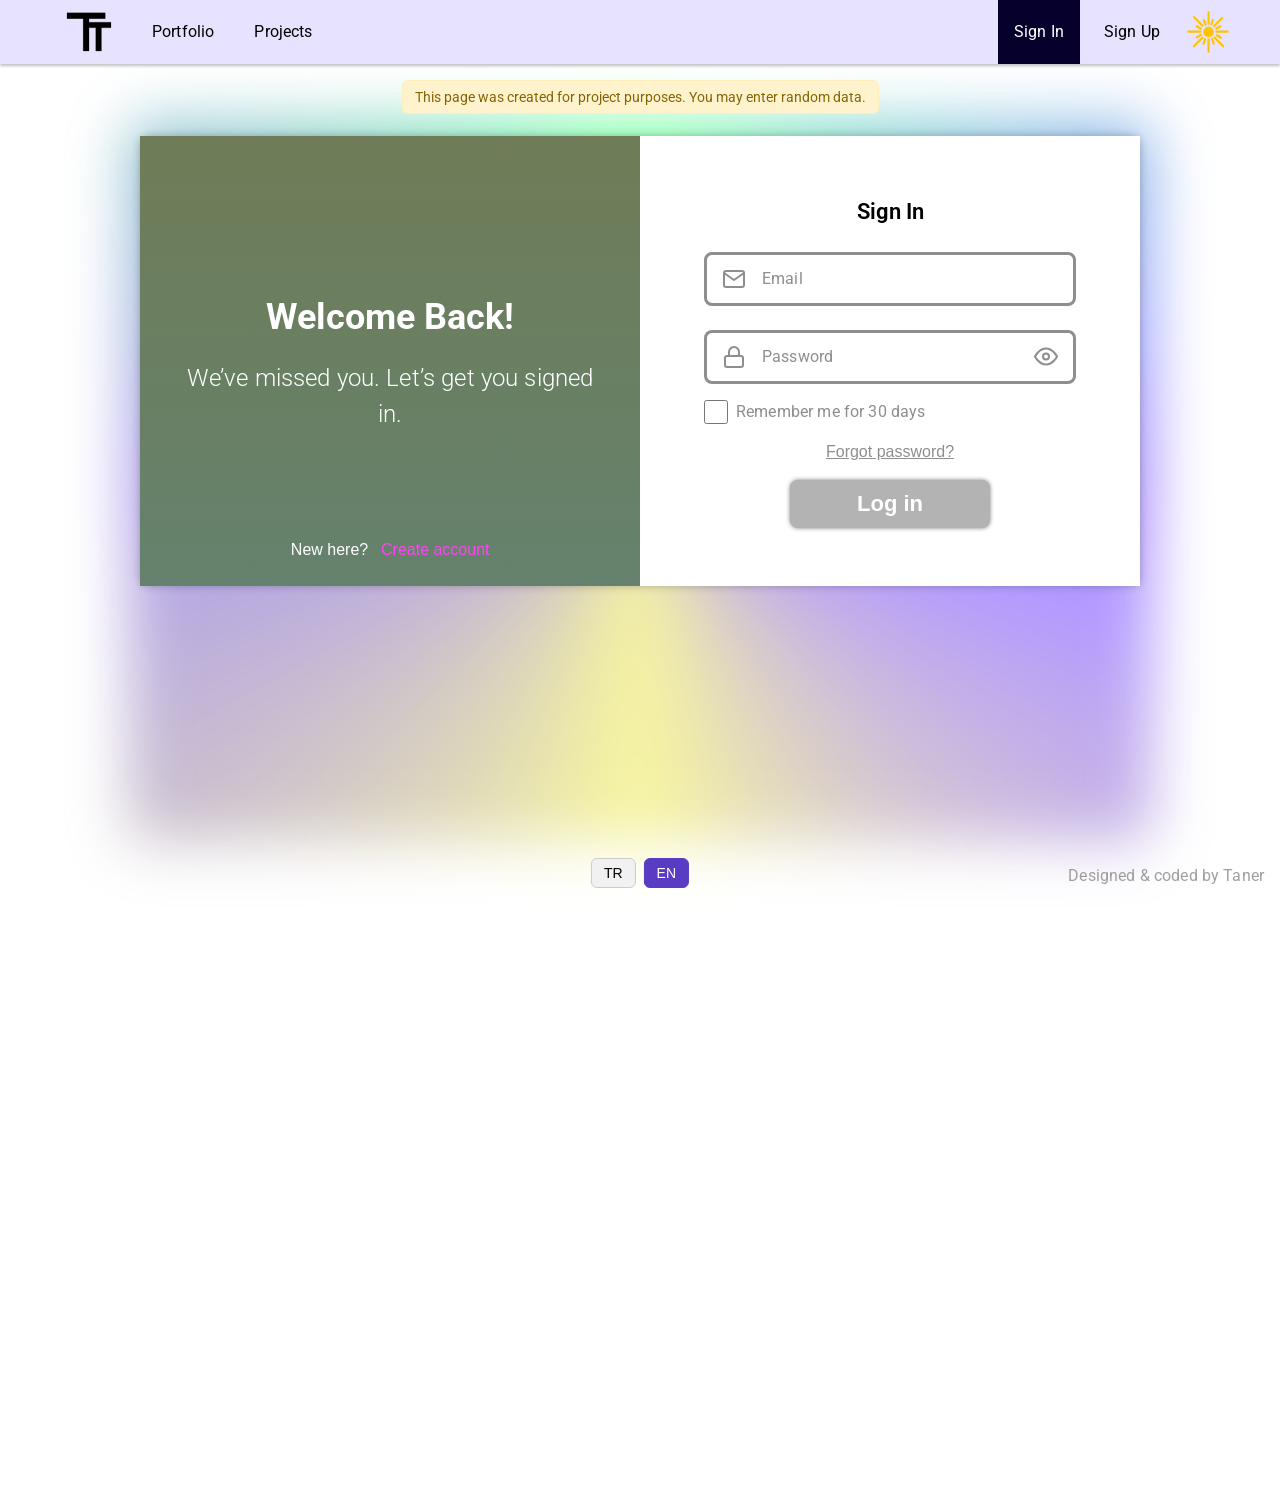
==== commit 0decd19f: "feat: add Turkish–English localization - Introduce lang.js for i18n (TR & EN) - Add language switche" ====
--- a/index.html
+++ b/index.html
@@ -4,13 +4,35 @@
 <head>
     <meta charset="UTF-8">
     <meta name="viewport" content="width=device-width, initial-scale=1.0">
-    <title>Document</title>
+    <title data-i18n="meta.title">Taner’s Auth Project</title>
+    <meta name="description"
+        content="Multi-step authentication project with sign-in, sign-up, and password recovery flows. Designed and coded by Taner."
+        data-i18n="meta.description">
+    <meta name="author" content="Taner Talas">
+    <meta name="referrer" content="strict-origin-when-cross-origin">
+    <meta name="format-detection" content="telephone=no">
+
+
+    <!-- Social / share 
+    <meta property="og:type" content="website">
+    <meta property="og:title" content="Taner’s Auth Project">
+    <meta property="og:description" content="Multi-step authentication project with sign-in, sign-up, and password recovery flows. Designed and coded by Taner.">
+    <meta property="og:url" content="https://example.com/">
+    <meta property="og:image" content="https://example.com/og-image.png">
+    <meta property="og:site_name" content="Taner’s Auth Project">
+    <meta property="og:locale" content="en_US"> 
+    -->
+
+    <!-- <link rel="canonical" href="https://example.com/"> -->
     <link rel="preconnect" href="https://fonts.googleapis.com">
     <link rel="preconnect" href="https://fonts.gstatic.com" crossorigin>
     <link
         href="https://fonts.googleapis.com/css2?family=Montserrat:ital,wght@0,100..900;1,100..900&family=Roboto:ital,wght@0,100..900;1,100..900&family=Source+Code+Pro:ital,wght@0,200..900;1,200..900&display=swap"
         rel="stylesheet">
     <link rel="stylesheet" href="./styles.css">
+    <link rel="icon" href="./images/icons/logo-icon.svg">
+    <script src="./lang.js" defer></script>
+    <script src="./script.js" defer></script>
 </head>
 
 <body>
@@ -19,13 +41,13 @@
     <nav class="navbar">
         <div class="nav-left">
             <img src="./images/icons/logo-icon.svg" alt="Logo" id="navbarLogo">
-            <a href="#">Portföy</a>
-            <a href="#">Projeler</a>
+            <a href="#" data-i18n="nav.portfolio">Portfolio</a>
+            <a href="#" data-i18n="nav.projects">Projects</a>
         </div>
 
         <div class="nav-right">
-            <button type="button" class="nav-link" id="openSignIn">Sign In</button>
-            <button type="button" class="nav-link" id="openSignUp">Sign Up</button>
+            <button type="button" class="nav-link" id="openSignIn" data-i18n="common.sign_in">Sign In</button>
+            <button type="button" class="nav-link" id="openSignUp" data-i18n="common.sign_up">Sign Up</button>
             <button id="modeSwitch" aria-label="Toggle light/dark mode">
                 <span class="icon-wrapper">
                     <img src="./images/sun.svg" alt="light mode" class="icon sun">
@@ -37,6 +59,12 @@
 
     <!-- nav - end -->
 
+    <!-- language switcher -->
+    <div class="lang-switcher">
+        <button type="button" class="lang-btn">TR</button>
+        <button type="button" class="lang-btn">EN</button>
+    </div>
+
     <!-- main - start -->
 
     <main>
@@ -51,25 +79,27 @@
         <div class="wrapper">
             <section id="sign-in-container1" class="container">
                 <div class="left" id="sign-in-left1">
-                    <h3>Welcome Back!</h3>
-                    <p>We’ve missed you. Let’s get you signed in.</p>
-                    <button class="sign-up-text" type="button">New here? <span>Create account</span></button>
+                    <h3 data-i18n="signin.left.h3">Welcome Back!</h3>
+                    <p data-i18n="signin.left.p">We’ve missed you. Let’s get you signed in.</p>
+                    <button class="sign-up-text" type="button"><span class="cta-prefix"
+                            data-i18n="signin.left.cta_prefix">New here?</span>
+                        <span class="cta-action" data-i18n="signin.left.cta_action">Create account</span></button>
                 </div>
                 <div class="right" id="sign-in-right1">
-                    <h2>Sign In</h2>
+                    <h2 data-i18n="signin.right.h2">Sign In</h2>
                     <form class="form sign-in-form1">
                         <!-- Email input -->
                         <div class="input-group">
                             <input type="email" id="sign-in-email" name="sign-in-email" placeholder="you@example.com"
-                                required autocomplete="off" />
-                            <label for="sign-in-email">Email</label>
+                                required autocomplete="off" data-i18n-placeholder="common.email.placeholder" />
+                            <label for="sign-in-email" data-i18n="common.email.label">Email</label>
                             <img src="./images/icons/email-icon.svg" alt="Email field icon" class="input-icon" />
                         </div>
                         <!-- Password input -->
                         <div class="input-group">
                             <input type="password" id="sign-in-password" name="sign-in-password" placeholder="••••••••"
                                 required autocomplete="off" minlength="8" />
-                            <label for="sign-in-password">Password</label>
+                            <label for="sign-in-password" data-i18n="common.password">Password</label>
                             <img src="./images/icons/password-icon.svg" alt="Password field icon" class="input-icon" />
                             <button type="button" class="show-pass" aria-label="Show password" tabindex="-1"><img
                                     src="./images/icons/show-password-icon.svg" alt="show password icon"></button>
@@ -77,12 +107,14 @@
                         <!-- Remember me -->
                         <div class="remember-me">
                             <input type="checkbox" id="sign-in-remember" name="sign-in-remember" />
-                            <label for="sign-in-remember">Remember me for 30 days</label>
+                            <label for="sign-in-remember" data-i18n="signin.right.remember">Remember me for 30
+                                days</label>
                         </div>
                         <!-- Forgot password -->
-                        <button type="button" class="forgot-pass-text">Forgot password?</button>
+                        <button type="button" class="forgot-pass-text" data-i18n="signin.right.forgot">Forgot
+                            password?</button>
                         <!-- Submit button -->
-                        <button type="submit" class="btn log-in-btn">Log in</button>
+                        <button type="submit" class="btn log-in-btn" data-i18n="common.log_in">Log in</button>
                     </form>
                 </div>
             </section>
@@ -94,25 +126,27 @@
         <div class="wrapper is-hidden">
             <section id="forgot-pass-container1" class="container center-mode">
                 <div class="left" id="forgot-pass-left1">
-                    <h3>No worries at all!</h3>
-                    <p>You can easily reset your password in just a few simple steps</p>
+                    <h3 data-i18n="forgot.step1.left.h3">No worries at all!</h3>
+                    <p data-i18n="forgot.step1.left.p">You can easily reset your password in just a few simple steps</p>
                 </div>
                 <div class="right" id="forgot-pass-right1">
-                    <h2>Forgot Password</h2>
-                    <p>Step 1</p>
-                    <p>We'll send you a link to reset your password. Please enter the email linked to your account.</p>
+                    <h2 data-i18n="forgot.step1.right.h2">Forgot Password</h2>
+                    <p data-i18n="common.steps.s1">Step 1</p>
+                    <p data-i18n="forgot.step1.right.p">We'll send you a link to reset your password. Please enter the
+                        email linked to your account.</p>
                     <form class="form forgot-pass-form1">
                         <!-- Email input -->
                         <div class="input-group">
                             <input type="email" id="forgot-pass-email" name="forgot-pass-email"
-                                placeholder="you@example.com" required autocomplete="off" />
-                            <label for="forgot-pass-email">Email</label>
+                                placeholder="you@example.com" required autocomplete="off"
+                                data-i18n-placeholder="common.email.placeholder" />
+                            <label for="forgot-pass-email" data-i18n="common.email.label">Email</label>
                             <img src="./images/icons/email-icon.svg" alt="Email field icon" class="input-icon" />
                         </div>
                         <!-- Back - Next button -->
                         <div class="forgot-pass-form-buttons">
-                            <button type="button" class="btn back-btn">Back</button>
-                            <button type="submit" class="btn next-btn">Next</button>
+                            <button type="button" class="btn back-btn" data-i18n="common.back">Back</button>
+                            <button type="submit" class="btn next-btn" data-i18n="common.next">Next</button>
                         </div>
                     </form>
                 </div>
@@ -123,23 +157,25 @@
         <div class="wrapper is-hidden">
             <section id="forgot-pass-container2" class="container center-mode">
                 <div class="left" id="forgot-pass-left2">
-                    <h3>Your code is on its way!</h3>
-                    <p>For your security, we’ve sent a one-time code to your email address.</p>
+                    <h3 data-i18n="forgot.step2.left.h3">Your code is on its way!</h3>
+                    <p data-i18n="forgot.step2.left.p">For your security, we’ve sent a one-time code to your email
+                        address.</p>
                 </div>
                 <div class="right" id="forgot-pass-right2">
-                    <h2>Verify Your Email</h2>
-                    <p>Step 2</p>
-                    <p>We emailed you a code. Please check your inbox or spam folder.</p>
+                    <h2 data-i18n="forgot.step2.right.h2">Verify Your Email</h2>
+                    <p data-i18n="common.steps.s2">Step 2</p>
+                    <p data-i18n="forgot.step2.right.p">We emailed you a code. Please check your inbox or spam folder.
+                    </p>
                     <form class="form forgot-pass-form2">
                         <!-- Code input -->
                         <div class="input-group">
                             <input type="text" class="verification-code" id="forgot-pass-verification-code"
                                 name="forgot-pass-verification-code" placeholder="1 2 3 4 5 6" required
                                 inputmode="numeric" pattern="\d{1}( \d{1}){5}" maxlength="11" autocomplete="off" />
-                            <label for="forgot-pass-verification-code">Code</label>
+                            <label for="forgot-pass-verification-code" data-i18n="common.code">Code</label>
                         </div>
                         <!-- Verify button -->
-                        <button type="submit" class="btn verify-btn">Verify</button>
+                        <button type="submit" class="btn verify-btn" data-i18n="common.verify">Verify</button>
                     </form>
                 </div>
             </section>
@@ -149,19 +185,20 @@
         <div class="wrapper is-hidden">
             <section id="forgot-pass-container3" class="container center-mode">
                 <div class="left" id="forgot-pass-left3">
-                    <h3>You're almost done!</h3>
-                    <p>All that’s left is setting a new password. You’re good to go!</p>
+                    <h3 data-i18n="forgot.step3.left.h3">You're almost done!</h3>
+                    <p data-i18n="forgot.step3.left.p">All that’s left is setting a new password. You’re good to go!</p>
                 </div>
                 <div class="right" id="forgot-pass-right3">
-                    <h2>Reset Your Password</h2>
-                    <p>Step 3</p>
-                    <p>Use at least 8 characters with one uppercase letter and one number.</p>
+                    <h2 data-i18n="forgot.step3.right.h2">Reset Your Password</h2>
+                    <p data-i18n="common.steps.s3">Step 3</p>
+                    <p data-i18n="forgot.step3.right.p">Use at least 8 characters with one uppercase letter and one
+                        number.</p>
                     <form class="form forgot-pass-form3">
                         <!-- Password input -->
                         <div class="input-group">
                             <input type="password" id="forgot-pass-password" name="forgot-pass-password"
                                 placeholder="••••••••" required autocomplete="off" minlength="8" />
-                            <label for="forgot-pass-password">Password</label>
+                            <label for="forgot-pass-password" data-i18n="common.password">Password</label>
                             <img src="./images/icons/password-icon.svg" alt="Password field icon" class="input-icon" />
                             <button type="button" class="show-pass" aria-label="Show password" tabindex="-1"><img
                                     src="./images/icons/show-password-icon.svg" alt="show password icon"></button>
@@ -170,76 +207,77 @@
                         <div class="input-group">
                             <input type="password" id="forgot-pass-confirm-password" name="forgot-pass-confirm-password"
                                 placeholder="••••••••" required autocomplete="off" minlength="8" />
-                            <label for="forgot-pass-confirm-password">Confirm Password</label>
-                            <img src="./images/icons/password-icon.svg" alt="Password field icon" class="input-icon" />
-                            <button type="button" class="show-pass" aria-label="Show password" tabindex="-1"><img
-                                    src="./images/icons/show-password-icon.svg" alt="show password icon"></button>
-                        </div>
-                        <!-- Done button -->
-                        <button type="submit" class="btn done-btn">Done</button>
-                    </form>
-                </div>
-            </section>
-        </div>
-        <!-- step4 -->
-        <div class="wrapper is-hidden">
-            <section id="forgot-pass-container4" class="container">
-                <div class="left" id="forgot-pass-left4">
-                    <h3>You’re ready!</h3>
-                    <p>Your password has been reset successfully. You can now sign in to your
-                        account.</p>
-                    <!-- Sign in button -->
-                    <button type="button" class="btn sign-in-btn">Sign In</button>
-                </div>
-            </section>
-        </div>
-
-        <!-- forgot password - end -->
-
-        <!-- sign up - start -->
-        <!-- step1 -->
-        <div class="wrapper is-hidden">
-            <section id="sign-up-container1" class="container center-mode">
-                <div class="left" id="sign-up-left1">
-                    <h3>Let’s get started!</h3>
-                    <p>We’re excited to have you with us!</p>
-                </div>
-                <div class="right" id="sign-up-right1">
-                    <h2>Create Your Account</h2>
-                    <p>Step 1</p>
-                    <p>Create your password using at least 8 characters, including one
-                        uppercase letter and one number.</p>
-                    <form class="form sign-up-form1">
-                        <!-- Email input -->
-                        <div class="input-group">
-                            <input type="email" id="sign-up-email" name="sign-up-email" placeholder="you@example.com"
-                                required autocomplete="off" />
-                            <label for="sign-up-email">Email</label>
-                            <img src="./images/icons/email-icon.svg" alt="Email field icon" class="input-icon" />
-                        </div>
-                        <!-- Password input -->
-                        <div class="input-group">
-                            <input type="password" id="sign-up-password" name="sign-up-password" placeholder="••••••••"
-                                required autocomplete="off" minlength="8" />
-                            <label for="sign-up-password">Password</label>
-                            <img src="./images/icons/password-icon.svg" alt="Password field icon" class="input-icon" />
-                            <button type="button" class="show-pass" aria-label="Show password" tabindex="-1"><img
-                                    src="./images/icons/show-password-icon.svg" alt="show password icon"></button>
-                        </div>
-                        <!-- Confirm Password input -->
-                        <div class="input-group">
-                            <input type="password" id="sign-up-confirm-password" name="sign-up-confirm-password"
-                                placeholder="••••••••" required autocomplete="off" minlength="8" />
-                            <label for="sign-up-confirm-password">Confirm
+                            <label for="forgot-pass-confirm-password" data-i18n="common.confirm_password">Confirm
                                 Password</label>
                             <img src="./images/icons/password-icon.svg" alt="Password field icon" class="input-icon" />
                             <button type="button" class="show-pass" aria-label="Show password" tabindex="-1"><img
                                     src="./images/icons/show-password-icon.svg" alt="show password icon"></button>
                         </div>
+                        <!-- Done button -->
+                        <button type="submit" class="btn done-btn" data-i18n="common.done">Done</button>
+                    </form>
+                </div>
+            </section>
+        </div>
+        <!-- step4 -->
+        <div class="wrapper is-hidden">
+            <section id="forgot-pass-container4" class="container">
+                <div class="left" id="forgot-pass-left4">
+                    <h3 data-i18n="forgot.step4.left.h3">You’re ready!</h3>
+                    <p data-i18n="forgot.step4.left.p">Your password has been reset successfully. You can now sign in to
+                        your account.</p>
+                    <!-- Sign in button -->
+                    <button type="button" class="btn sign-in-btn" data-i18n="common.sign_in">Sign In</button>
+                </div>
+            </section>
+        </div>
+
+        <!-- forgot password - end -->
+
+        <!-- sign up - start -->
+        <!-- step1 -->
+        <div class="wrapper is-hidden">
+            <section id="sign-up-container1" class="container center-mode">
+                <div class="left" id="sign-up-left1">
+                    <h3 data-i18n="signup.step1.left.h3">Let’s get started!</h3>
+                    <p data-i18n="signup.step1.left.p">We’re excited to have you with us!</p>
+                </div>
+                <div class="right" id="sign-up-right1">
+                    <h2 data-i18n="signup.step1.right.h2">Create Your Account</h2>
+                    <p data-i18n="common.steps.s1">Step 1</p>
+                    <p data-i18n="signup.step1.right.p">Create your password using at least 8 characters, including one
+                        uppercase letter and one number.</p>
+                    <form class="form sign-up-form1">
+                        <!-- Email input -->
+                        <div class="input-group">
+                            <input type="email" id="sign-up-email" name="sign-up-email" placeholder="you@example.com"
+                                required autocomplete="off" data-i18n-placeholder="common.email.placeholder" />
+                            <label for="sign-up-email" data-i18n="common.email.label">Email</label>
+                            <img src="./images/icons/email-icon.svg" alt="Email field icon" class="input-icon" />
+                        </div>
+                        <!-- Password input -->
+                        <div class="input-group">
+                            <input type="password" id="sign-up-password" name="sign-up-password" placeholder="••••••••"
+                                required autocomplete="off" minlength="8" />
+                            <label for="sign-up-password" data-i18n="common.password">Password</label>
+                            <img src="./images/icons/password-icon.svg" alt="Password field icon" class="input-icon" />
+                            <button type="button" class="show-pass" aria-label="Show password" tabindex="-1"><img
+                                    src="./images/icons/show-password-icon.svg" alt="show password icon"></button>
+                        </div>
+                        <!-- Confirm Password input -->
+                        <div class="input-group">
+                            <input type="password" id="sign-up-confirm-password" name="sign-up-confirm-password"
+                                placeholder="••••••••" required autocomplete="off" minlength="8" />
+                            <label for="sign-up-confirm-password" data-i18n="common.confirm_password">Confirm
+                                Password</label>
+                            <img src="./images/icons/password-icon.svg" alt="Password field icon" class="input-icon" />
+                            <button type="button" class="show-pass" aria-label="Show password" tabindex="-1"><img
+                                    src="./images/icons/show-password-icon.svg" alt="show password icon"></button>
+                        </div>
                         <!-- Back - Next button -->
                         <div class="sign-up-buttons">
-                            <button type="button" class="btn back-btn">Back</button>
-                            <button type="submit" class="btn next-btn">Next</button>
+                            <button type="button" class="btn back-btn" data-i18n="common.back">Back</button>
+                            <button type="submit" class="btn next-btn" data-i18n="common.next">Next</button>
                         </div>
                     </form>
                 </div>
@@ -249,14 +287,14 @@
         <div class="wrapper is-hidden">
             <section id="sign-up-container2" class="container center-mode">
                 <div class="left" id="sign-up-left2">
-                    <h3>Your code is on its way!</h3>
-                    <p>For your security, we’ve sent a one-time code to your
+                    <h3 data-i18n="signup.step2.left.h3">Your code is on its way!</h3>
+                    <p data-i18n="signup.step2.left.p">For your security, we’ve sent a one-time code to your
                         email address.</p>
                 </div>
                 <div class="right" id="sign-up-right2">
-                    <h2>Verify Your Email</h2>
-                    <p>Step 2</p>
-                    <p>We emailed you a code. Please check your inbox or spam
+                    <h2 data-i18n="signup.step2.right.h2">Verify Your Email</h2>
+                    <p data-i18n="common.steps.s2">Step 2</p>
+                    <p data-i18n="signup.step2.right.p">We emailed you a code. Please check your inbox or spam
                         folder.</p>
                     <form class="form sign-up-form2">
                         <!-- Code input -->
@@ -264,10 +302,10 @@
                             <input type="text" id="sign-up-verification-code" name="sign-up-verification-code"
                                 placeholder="1 2 3 4 5 6" required inputmode="numeric" pattern="\d{1}( \d{1}){5}"
                                 maxlength="11" autocomplete="off" />
-                            <label for="sign-up-verification-code">Code</label>
+                            <label for="sign-up-verification-code" data-i18n="common.code">Code</label>
                         </div>
                         <!-- Verify button -->
-                        <button type="submit" class="btn verify-btn">Verify</button>
+                        <button type="submit" class="btn verify-btn" data-i18n="common.verify">Verify</button>
                     </form>
                 </div>
             </section>
@@ -277,61 +315,61 @@
             <section id="sign-up-container3" class="container center-mode">
                 <div class="left" id="sign-up-left3"></div>
                 <div class="right" id="sign-up-right3">
-                    <h2>About You</h2>
-                    <p>Step 3</p>
+                    <h2 data-i18n="signup.step3.right.h2">About You</h2>
+                    <p data-i18n="common.steps.s3">Step 3</p>
                     <form class="form sign-up-form3">
-                        <p style="color: #FF5100;">Required</p>
-                        <p class="input-section-title">Full Name</p>
+                        <p style="color: #FF5100;" data-i18n="signup.step3.right.required">Required</p>
+                        <p class="input-section-title" data-i18n="signup.step3.right.full_name">Full Name</p>
                         <div id="sign-up-fullname">
                             <!-- Firstname input -->
                             <div class="input-group">
                                 <input type="text" id="sign-up-firstname" name="sign-up-firstname" placeholder="Taner"
                                     required autocomplete="off" />
-                                <label for="sign-up-firstname">First
+                                <label for="sign-up-firstname" data-i18n="signup.step3.right.first_name">First
                                     name</label>
                             </div>
                             <!-- Lastname input -->
                             <div class="input-group">
                                 <input type="text" id="sign-up-lastname" name="sign-up-lastname" placeholder="Talas"
                                     required autocomplete="off" />
-                                <label for="sign-up-lastname">Last
+                                <label for="sign-up-lastname" data-i18n="signup.step3.right.last_name">Last
                                     name</label>
                             </div>
                         </div>
-                        <p class="input-section-title">Birthday</p>
+                        <p class="input-section-title" data-i18n="signup.step3.right.birthday">Birthday</p>
                         <div id="sign-up-birthday">
                             <!-- Day input -->
                             <div class="input-group">
                                 <input type="number" id="sign-up-day" name="sign-up-day" placeholder="27" required
                                     autocomplete="off" min="1" max="31" inputmode="numeric" />
-                                <label for="sign-up-day">Day</label>
+                                <label for="sign-up-day" data-i18n="signup.step3.right.day">Day</label>
                             </div>
 
                             <!-- Month input -->
                             <div class="input-group">
                                 <input type="text" id="sign-up-month" name="sign-up-month" placeholder="09" required
                                     inputmode="numeric" pattern="^(0[1-9]|1[0-2])$" autocomplete="off" maxlength="2" />
-                                <label for="sign-up-month">Month</label>
+                                <label for="sign-up-month" data-i18n="signup.step3.right.month">Month</label>
                             </div>
 
                             <!-- Year input -->
                             <div class="input-group">
                                 <input type="number" id="sign-up-year" name="sign-up-year" placeholder="2005" required
                                     autocomplete="off" min="1900" max="2099" inputmode="numeric" />
-                                <label for="sign-up-year">Year</label>
-                            </div>
-                        </div>
-                        <p class="input-section-title">Phone</p>
+                                <label for="sign-up-year" data-i18n="signup.step3.right.year">Year</label>
+                            </div>
+                        </div>
+                        <p class="input-section-title" data-i18n="signup.step3.right.phone">Phone</p>
                         <!-- Phone input -->
                         <div class="input-group">
                             <input type="tel" inputmode="numeric" id="sign-up-phone" name="sign-up-phone"
                                 placeholder="+90 5xx xxx xx xx" required autocomplete="off" maxlength="17"
                                 pattern="\+90\s5\d{2}\s\d{3}\s\d{2}\s\d{2}" />
-                            <label for="sign-up-phone">Phone</label>
-                        </div>
-                        <p style="margin-top: 24px; color: #FF9D00;">
+                            <label for="sign-up-phone" data-i18n="signup.step3.right.phone">Phone</label>
+                        </div>
+                        <p style="margin-top: 24px; color: #FF9D00;" data-i18n="signup.step3.right.optional">
                             Optional</p>
-                        <p class="input-section-title">Profile Picture
+                        <p class="input-section-title" data-i18n="signup.step3.right.profile_picture">Profile Picture
                         </p>
                         <!-- Profile picture input -->
                         <div class="profile-pic-container">
@@ -343,48 +381,49 @@
                                 </label>
                                 <input type="file" id="sign-up-profile-picture" accept="image/*" />
                             </div>
-                            <button type="button" class="reset-picture-btn">Remove</button>
-                        </div>
-                        <p class="input-section-title">Gender</p>
+                            <button type="button" class="reset-picture-btn"
+                                data-i18n="signup.step3.right.remove">Remove</button>
+                        </div>
+                        <p class="input-section-title" data-i18n="signup.step3.right.gender">Gender</p>
                         <!-- Gender input -->
                         <div class="gender-group">
-                            <label class="gender-option">
-                                <input type="radio" name="sign-up-gender" value="female" />
+                            <input type="radio" id="gender-female" name="sign-up-gender" value="female" />
+                            <label for="gender-female" class="gender-option">
                                 <span class="custom-radio"></span>
-                                Female
+                                <span data-i18n="signup.step3.right.female">Female</span>
                             </label>
 
-                            <label class="gender-option">
-                                <input type="radio" name="sign-up-gender" value="male" />
+                            <input type="radio" id="gender-male" name="sign-up-gender" value="male" />
+                            <label for="gender-male" class="gender-option" >
                                 <span class="custom-radio"></span>
-                                Male
+                                <span data-i18n="signup.step3.right.male">Male</span>
                             </label>
                         </div>
-                        <p class="input-section-title">Location</p>
+                        <p class="input-section-title" data-i18n="signup.step3.right.location">Location</p>
                         <!-- Location input -->
                         <div id="sign-up-location">
                             <!-- Country input -->
                             <div class="input-group">
                                 <input type="text" id="sign-up-country" name="sign-up-country" placeholder="Turkey"
-                                    autocomplete="off" />
-                                <label for="sign-up-country">Country</label>
+                                    autocomplete="off" data-i18n-placeholder="signup.step3.right.turkey" />
+                                <label for="sign-up-country" data-i18n="signup.step3.right.country">Country</label>
                             </div>
                             <!-- City input -->
                             <div class="input-group">
                                 <input type="text" id="sign-up-city" name="sign-up-city" placeholder="Istanbul"
-                                    autocomplete="off" />
-                                <label for="sign-up-city">City</label>
-                            </div>
-                        </div>
-                        <p class="input-section-title">Biography</p>
+                                    autocomplete="off" data-i18n-placeholder="signup.step3.right.istanbul" />
+                                <label for="sign-up-city" data-i18n="signup.step3.right.city">City</label>
+                            </div>
+                        </div>
+                        <p class="input-section-title" data-i18n="signup.step3.right.biography">Biography</p>
                         <!-- Bio input -->
                         <div class="input-group">
                             <textarea id="sign-up-bio" name="sign-up-bio" placeholder="Work in progress..."
-                                autocomplete="off"></textarea>
-                            <label for="sign-up-bio">Bio</label>
+                                autocomplete="off" data-i18n-placeholder="signup.step3.right.bio_text"></textarea>
+                            <label for="sign-up-bio" data-i18n="signup.step3.right.bio">Bio</label>
                         </div>
                         <!-- Verify button -->
-                        <button type="submit" class="btn next-btn">Next</button>
+                        <button type="submit" class="btn next-btn" data-i18n="common.next">Next</button>
                     </form>
                 </div>
             </section>
@@ -393,16 +432,16 @@
         <div class="wrapper is-hidden">
             <section id="sign-up-container4" class="container center-mode">
                 <div class="left" id="sign-up-left4">
-                    <h3>Your verification code is on its way!
-                    </h3>
+                    <h3 data-i18n="signup.step4.left.h3">Your verification code is on its way!
+                    </h3 data-i18n="signup.step4.left.p">
                     <p>To complete your registration, please
                         check your messages for a 6-digit code.
                     </p>
                 </div>
                 <div class="right" id="sign-up-right4">
-                    <h2>Verify Your Phone Number</h2>
-                    <p>Step 4</p>
-                    <p>Please enter the 6-digit code sent to
+                    <h2 data-i18n="signup.step4.right.h2">Verify Your Phone Number</h2>
+                    <p data-i18n="common.steps.s4">Step 4</p>
+                    <p data-i18n="signup.step4.right.p">Please enter the 6-digit code sent to
                         your phone number.</p>
                     <form class="form sign-up-form4">
                         <!-- Code input -->
@@ -410,10 +449,10 @@
                             <input type="text" id="sign-up-phone-verification-code"
                                 name="sign-up-phone-verification-code" placeholder="1 2 3 4 5 6" required
                                 inputmode="numeric" pattern="\d{1}( \d{1}){5}" maxlength="11" autocomplete="off" />
-                            <label for="sign-up-phone-verification-code">Code</label>
+                            <label for="sign-up-phone-verification-code" data-i18n="common.code">Code</label>
                         </div>
                         <!-- Verify button -->
-                        <button type="submit" class="btn verify-btn">Verify</button>
+                        <button type="submit" class="btn verify-btn" data-i18n="common.verify">Verify</button>
                     </form>
                 </div>
             </section>
@@ -422,36 +461,35 @@
         <div class="wrapper is-hidden">
             <section id="sign-up-container5" class="container center-mode">
                 <div class="left" id="sign-up-left5">
-                    <h3>Welcome aboard!</h3>
-                    <p>Everything’s in place. Let’s log
+                    <h3 data-i18n="signup.step5.left.h3">Welcome aboard!</h3>
+                    <p data-i18n="signup.step5.left.p">Everything’s in place. Let’s log
                         you in and get started!</p>
                 </div>
                 <div class="right" id="sign-up-right5">
-                    <h2>You’re All Set!</h2>
-                    <p>Step 5</p>
+                    <h2 data-i18n="signup.step5.right.h2">You’re All Set!</h2>
                     <div class="checkmark-wrapper">
                         <svg class="checkmark" viewBox="0 0 120 120">
                             <circle class="checkmark-circle" cx="60" cy="60" r="54" fill="none" />
                             <path class="checkmark-check" fill="none" d="M40 65l15 15 30-30" />
                         </svg>
                     </div>
-                    <p>You can now sign in and start
+                    <p data-i18n="signup.step5.right.p">You can now sign in and start
                         using your account.</p>
                     <!-- Sign in button -->
-                    <button type="button" class="btn sign-in-btn">Sign
+                    <button type="button" class="btn sign-in-btn" data-i18n="common.sign_in">Sign
                         In</button>
                 </div>
             </section>
         </div>
         <!-- sign up - end -->
 
-        <div class="info-banner">
+        <div class="info-banner" data-i18n="common.info_banner">
             This page was created for project purposes. You may enter random data.
         </div>
 
         <!-- footer - start -->
         <footer class="mini-footer">
-            <p>Designed &amp; coded by Taner</p>
+            <p data-i18n="common.designed_by">Designed &amp; coded by Taner</p>
         </footer>
         <!-- footer - end -->
 
@@ -463,15 +501,15 @@
     <div id="confirmOverlay" class="overlay hidden" role="dialog" aria-modal="true" aria-hidden="true"
         aria-labelledby="confirmTitle">
         <div class="overlay-panel ov--confirm" tabindex="-1">
-            <p id="confirmTitle" class="overlay-title">Do you confirm the information you entered?</p>
+            <p id="confirmTitle" class="overlay-title" data-i18n="common.overlay">Do you confirm the information you
+                entered?</p>
             <div class="overlay-actions">
-                <button type="button" class="btn back-btn">Back</button>
-                <button type="button" class="btn proceed-btn">Proceed</button>
+                <button type="button" class="btn back-btn" data-i18n="common.back">Back</button>
+                <button type="button" class="btn proceed-btn" data-i18n="common.proceed">Proceed</button>
             </div>
         </div>
     </div>
 
-    <script src="./script.js"></script>
 </body>
 
 </html>
--- a/styles.css
+++ b/styles.css
@@ -249,8 +249,41 @@
     transform: rotateX(180deg);
 }
 
-
 /* nav - end */
+
+/* language - start */
+.lang-switcher {
+    position: fixed;
+    bottom: 12px;
+    left: 50%;
+    transform: translateX(-50%);
+    display: flex;
+    gap: 8px;
+    z-index: 1100;
+}
+
+.lang-btn {
+    background: #f1f1f1;
+    border: 1px solid #ccc;
+    border-radius: 6px;
+    padding: 6px 12px;
+    font-size: 14px;
+    cursor: pointer;
+    transition: background 0.3s ease, transform 0.2s ease;
+}
+
+.lang-btn:hover {
+    background: #e0e0e0;
+    transform: scale(1.05);
+}
+
+.lang-btn.active {
+    background: #593cc3;
+    color: #fff;
+    border-color: #593cc3;
+}
+
+/* language - end */
 
 /* main - start */
 main {
@@ -782,7 +815,7 @@
     transition: opacity 0.4s ease;
 }
 
-.sign-up-text span {
+.sign-up-text .cta-action {
     margin-left: 8px;
     display: inline-block;
     color: #FF44F3;
@@ -790,7 +823,7 @@
     transition: transform 0.4s ease;
 }
 
-.sign-up-text:hover span {
+.sign-up-text:hover .cta-action {
     transform: scale(1.1);
 }
 
@@ -1044,8 +1077,12 @@
     position: relative;
 }
 
-.gender-option input[type="radio"] {
-    display: none;
+.gender-group input[type="radio"] {
+    position: absolute;
+    opacity: 0;
+    width: 1px;
+    height: 1px;
+    pointer-events: none;
 }
 
 .custom-radio {
@@ -1055,17 +1092,18 @@
     border-radius: 50%;
     display: inline-block;
     position: relative;
+    background: #fff;
     transition: border-color 0.4s ease;
 }
 
-.gender-option input[type="radio"]:checked+.custom-radio::after {
+.gender-group input[type="radio"]:checked+label .custom-radio {
+    border-color: var(--dark-color);
+}
+
+.gender-group input[type="radio"]:checked+label .custom-radio::after {
     background-color: #000;
     transform: translate(-50%, -50%) scale(1);
     opacity: 1;
-}
-
-.gender-option input[type="radio"]:checked+.custom-radio {
-    border-color: var(--dark-color);
 }
 
 .custom-radio::after {
@@ -1081,6 +1119,12 @@
     opacity: 0;
     transition: transform 0.4s ease, background-color 0.4s ease, opacity 0.4s ease;
 }
+
+.gender-group input[type="radio"]:focus-visible+label .custom-radio {
+    outline: 2px solid var(--dark-color);
+    outline-offset: 2px;
+}
+
 
 /* Location input */
 #sign-up-location {
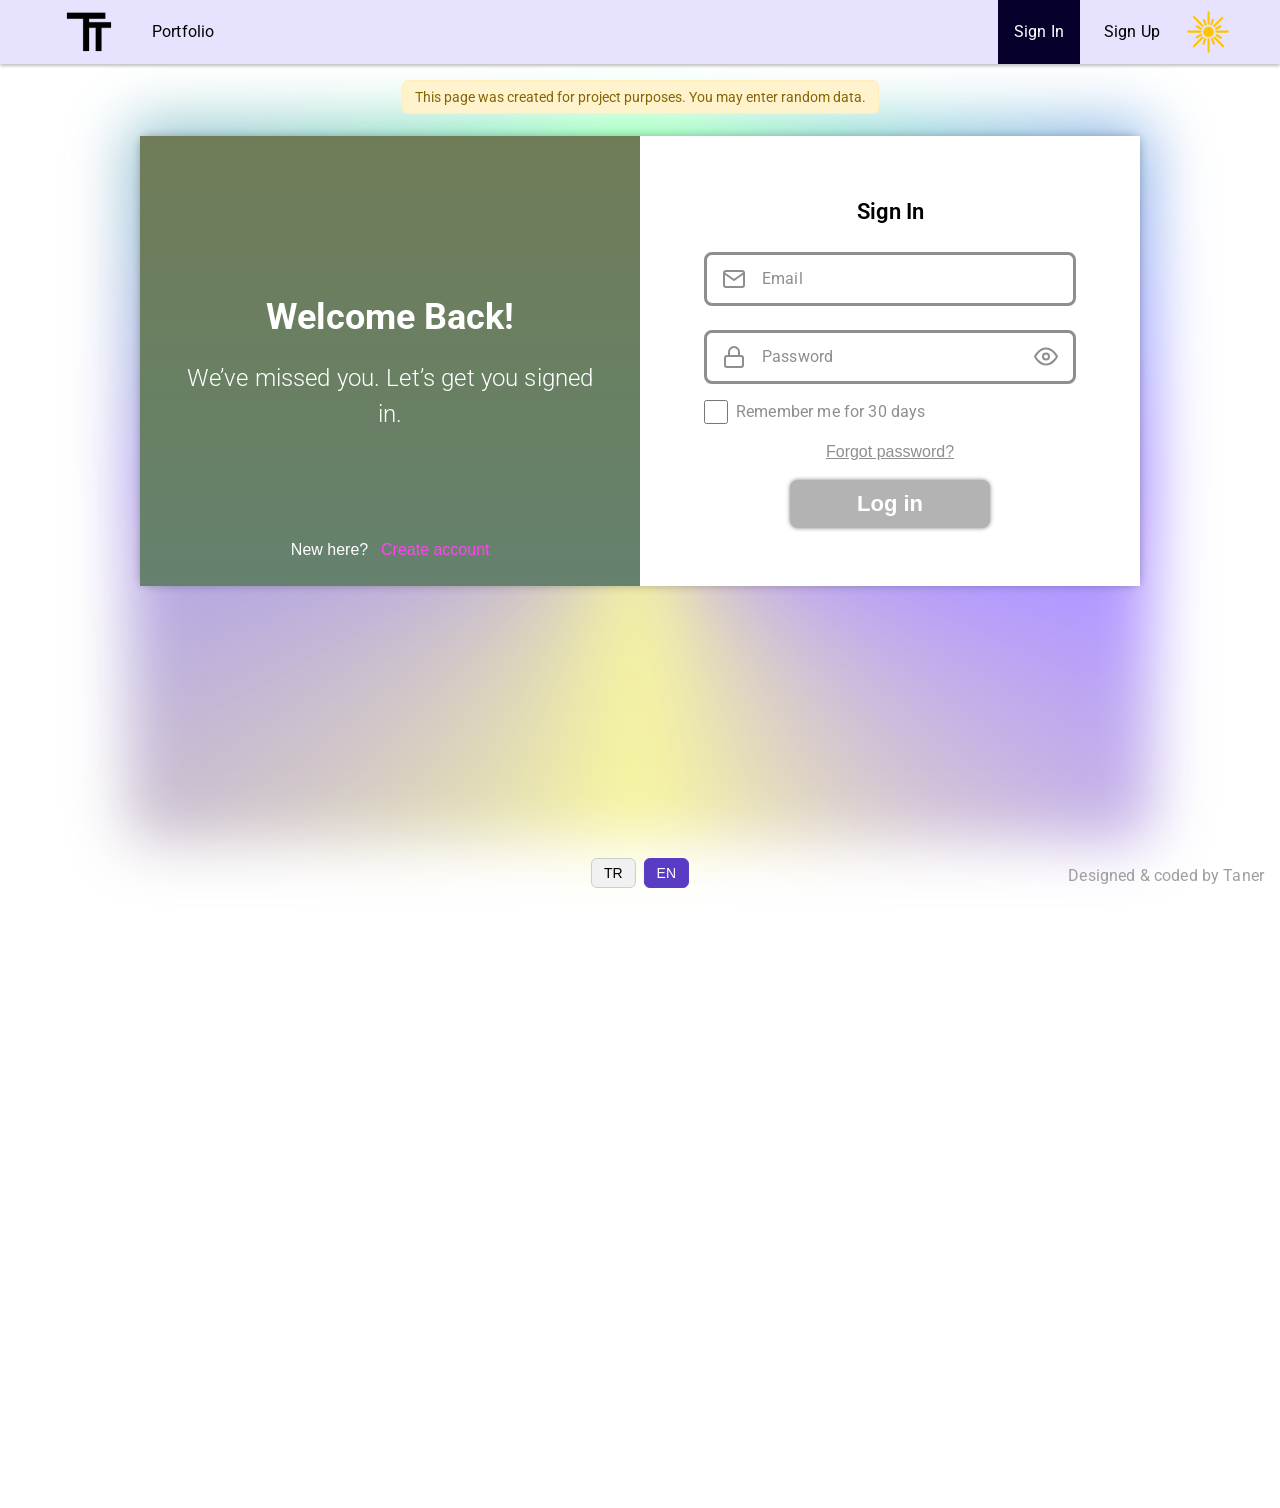
==== commit 7f17b265: "Media queries CSS code for between 548px and 1048px has been added. HTML, CSS, and JS code for displ" ====
--- a/index.html
+++ b/index.html
@@ -41,8 +41,7 @@
     <nav class="navbar">
         <div class="nav-left">
             <img src="./images/icons/logo-icon.svg" alt="Logo" id="navbarLogo">
-            <a href="#" data-i18n="nav.portfolio">Portfolio</a>
-            <a href="#" data-i18n="nav.projects">Projects</a>
+            <a href="https://tanertalas.github.io" data-i18n="nav.portfolio">Portfolio</a>
         </div>
 
         <div class="nav-right">
@@ -222,9 +221,10 @@
         <!-- step4 -->
         <div class="wrapper is-hidden">
             <section id="forgot-pass-container4" class="container">
-                <div class="left" id="forgot-pass-left4">
-                    <h3 data-i18n="forgot.step4.left.h3">You’re ready!</h3>
-                    <p data-i18n="forgot.step4.left.p">Your password has been reset successfully. You can now sign in to
+                <div class="right" id="forgot-pass-right4">
+                    <h3 data-i18n="forgot.step4.right.h3">You’re ready!</h3>
+                    <p data-i18n="forgot.step4.right.p">Your password has been reset successfully. You can now sign in
+                        to
                         your account.</p>
                     <!-- Sign in button -->
                     <button type="button" class="btn sign-in-btn" data-i18n="common.sign_in">Sign In</button>
@@ -394,7 +394,7 @@
                             </label>
 
                             <input type="radio" id="gender-male" name="sign-up-gender" value="male" />
-                            <label for="gender-male" class="gender-option" >
+                            <label for="gender-male" class="gender-option">
                                 <span class="custom-radio"></span>
                                 <span data-i18n="signup.step3.right.male">Male</span>
                             </label>
@@ -510,6 +510,18 @@
         </div>
     </div>
 
+    <!-- mobile warning -->
+    <div id="mobile-warning">
+        <div class="warning-box">
+            <h2 data-i18n="warn.h2">Yalnızca Geniş Ekranlar için Tasarlanmıştır</h2>
+            <p data-i18n="warn.p">
+                Bu proje bilgisayar gibi geniş ekranlı cihazlar için tasarlanmıştır.
+                Daha iyi bir deneyim için lütfen masaüstü bir cihazdan göz atınız.
+            </p>
+        </div>
+    </div>
+
+
 </body>
 
 </html>
--- a/styles.css
+++ b/styles.css
@@ -81,13 +81,6 @@
     overflow: hidden;
 }
 
-.montserrat-regular {
-    font-family: "Montserrat", sans-serif;
-    font-optical-sizing: auto;
-    font-weight: 400;
-    font-style: normal;
-}
-
 .navbar a,
 p,
 ::placeholder,
@@ -162,6 +155,7 @@
     width: 48px;
     height: 48px;
     margin: 0 16px;
+    pointer-events: none;
 }
 
 .navbar a,
@@ -234,6 +228,7 @@
     width: 48px;
     height: 48px;
     backface-visibility: hidden;
+    pointer-events: none;
 }
 
 .sun {
@@ -259,7 +254,7 @@
     transform: translateX(-50%);
     display: flex;
     gap: 8px;
-    z-index: 1100;
+    z-index: 999999;
 }
 
 .lang-btn {
@@ -545,7 +540,7 @@
 
 /* 4 */
 
-#forgot-pass-left4 {
+#forgot-pass-right4 {
     height: 450px;
     left: 50%;
     transform: translateX(-50%);
@@ -553,6 +548,7 @@
     animation: gradientFlowVertical 10s ease-in-out infinite;
     background-size: 100% 400%;
     border-radius: 4px;
+    color: white;
 }
 
 /******************************************************** forgot pass containers - end ********************************************************/
@@ -1326,6 +1322,31 @@
 
 /* progress bar - end */
 
+/* mobile warning - start */
+#mobile-warning {
+    position: fixed;
+    inset: 0;
+    background: #000000cc;
+    color: white;
+    display: none;
+    /* normalde gizli */
+    justify-content: center;
+    align-items: center;
+    padding: 24px;
+    text-align: center;
+    z-index: 99999;
+}
+
+#mobile-warning .warning-box {
+    max-width: 380px;
+    background: #111;
+    padding: 24px;
+    border-radius: 12px;
+    box-shadow: 0 0 20px rgba(255, 255, 255, .15);
+}
+
+/* mobile warning - end */
+
 @keyframes shimmer {
     from {
         background-position: 0 0, 200% 0;
@@ -1394,4 +1415,68 @@
     to {
         transform: rotate(360deg);
     }
+}
+
+@media (max-width: 1048px) {
+
+    /* sections container settings - start */
+    .container {
+        width: 500px;
+        margin: 72px 0;
+        transition: opacity .25s ease, transform .4s ease, box-shadow 1s ease;
+    }
+
+    .left {
+        display: none;
+    }
+
+    .right {
+        left: 0;
+        transition: transform 0.6s ease, opacity 0.4s ease;
+
+    }
+
+    .container.center-mode .right {
+        left: 0;
+        transform: none;
+    }
+
+    /* sections container settings - end */
+
+    /* nav - start */
+    .navbar {
+        padding: 0 24px;
+    }
+
+    .nav-link {
+        height: 64px;
+        padding-top: 0 !important;
+        padding-bottom: 0 !important;
+    }
+
+    /* nav - end */
+
+    /* sign up - start */
+    #sign-up-right3 {
+        transform: none;
+    }
+
+    /* sign up - end */
+
+    /* progress bar - start */
+    .linear-progress {
+        width: 500px;
+    }
+
+    /* progress bar - end */
+}
+
+@media (max-width: 548px) {
+    #mobile-warning {
+        display: flex;
+    }
+
+    body > *:not(#mobile-warning):not(.lang-switcher) {
+        display: none !important;
+    }
 }
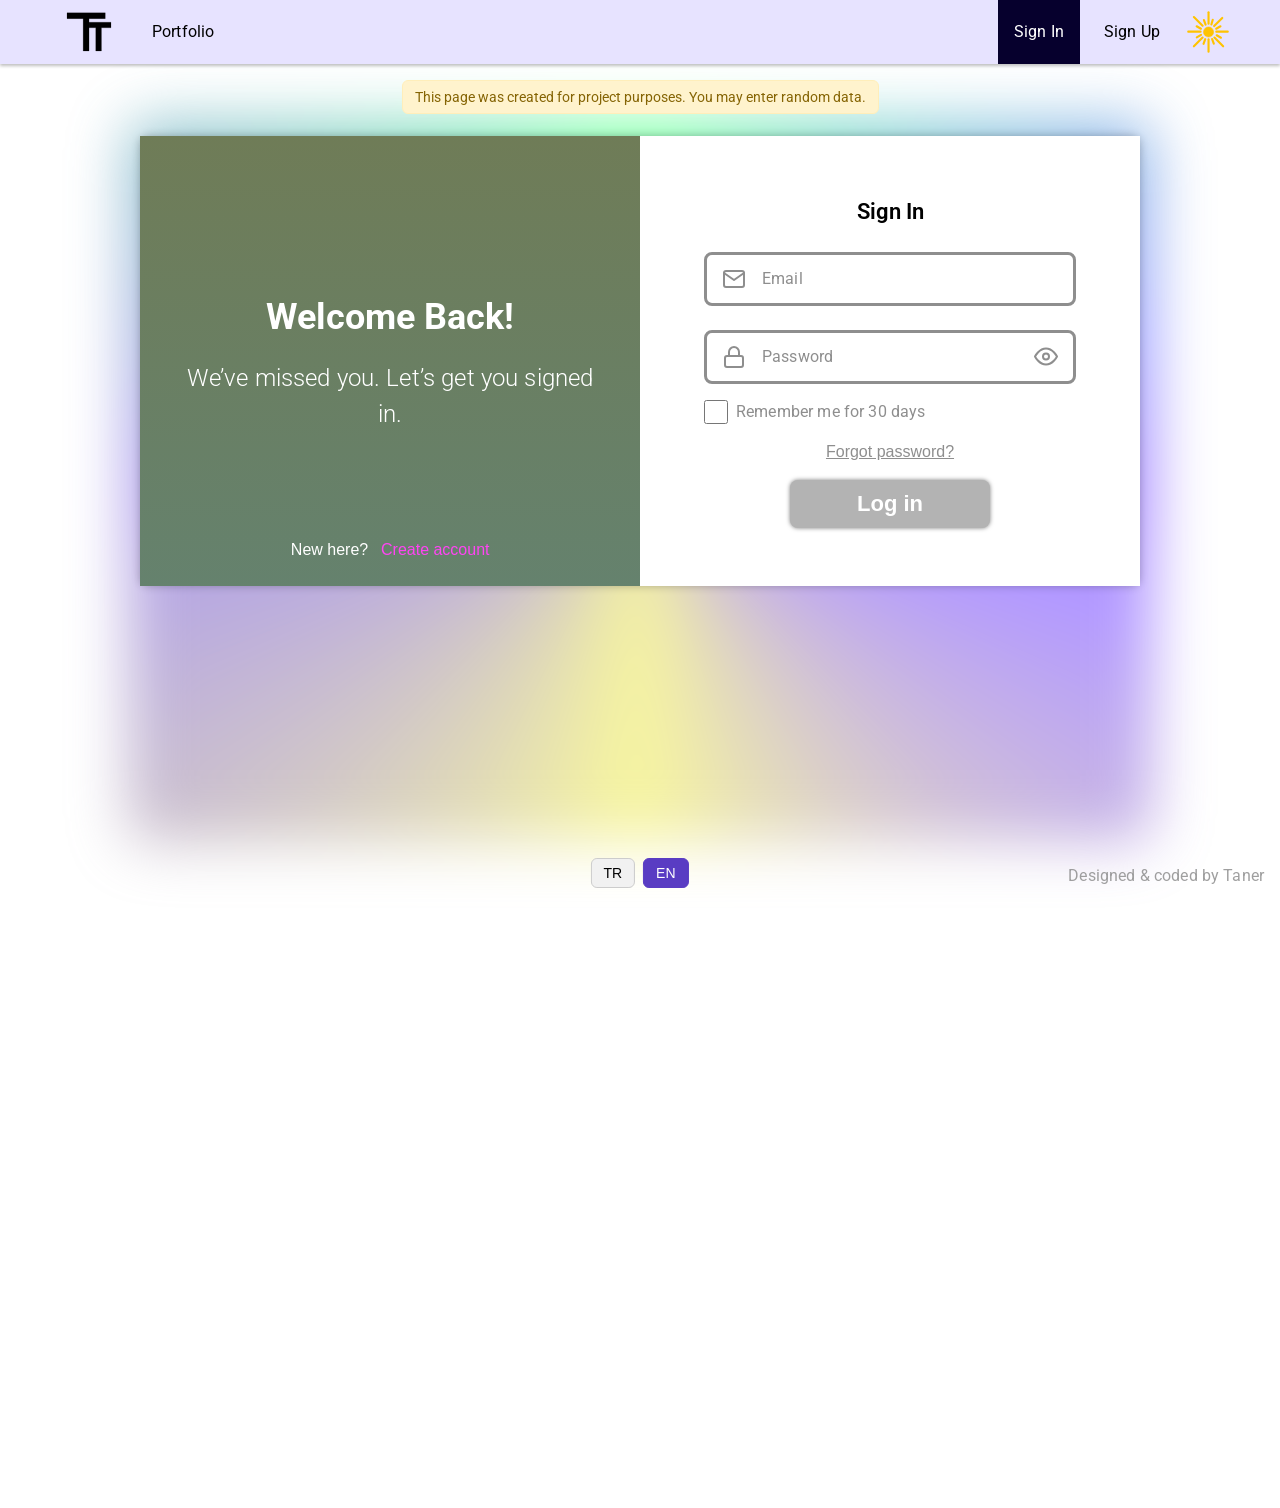
==== commit f6b299ea: "meta tags added" ====
--- a/index.html
+++ b/index.html
@@ -12,18 +12,14 @@
     <meta name="referrer" content="strict-origin-when-cross-origin">
     <meta name="format-detection" content="telephone=no">
 
-
-    <!-- Social / share 
     <meta property="og:type" content="website">
     <meta property="og:title" content="Taner’s Auth Project">
-    <meta property="og:description" content="Multi-step authentication project with sign-in, sign-up, and password recovery flows. Designed and coded by Taner.">
-    <meta property="og:url" content="https://example.com/">
-    <meta property="og:image" content="https://example.com/og-image.png">
+    <meta property="og:description" content="A multi-step single-page website with sign-in, sign-up, and password recovery flows, featuring day & night themes and a JS-powered Turkish/English language switch.">
+    <meta property="og:url" content="https://tanertalas.github.io/auth-ui">
     <meta property="og:site_name" content="Taner’s Auth Project">
     <meta property="og:locale" content="en_US"> 
-    -->
-
-    <!-- <link rel="canonical" href="https://example.com/"> -->
+
+    <link rel="canonical" href="https://tanertalas.github.io/auth-ui">
     <link rel="preconnect" href="https://fonts.googleapis.com">
     <link rel="preconnect" href="https://fonts.gstatic.com" crossorigin>
     <link
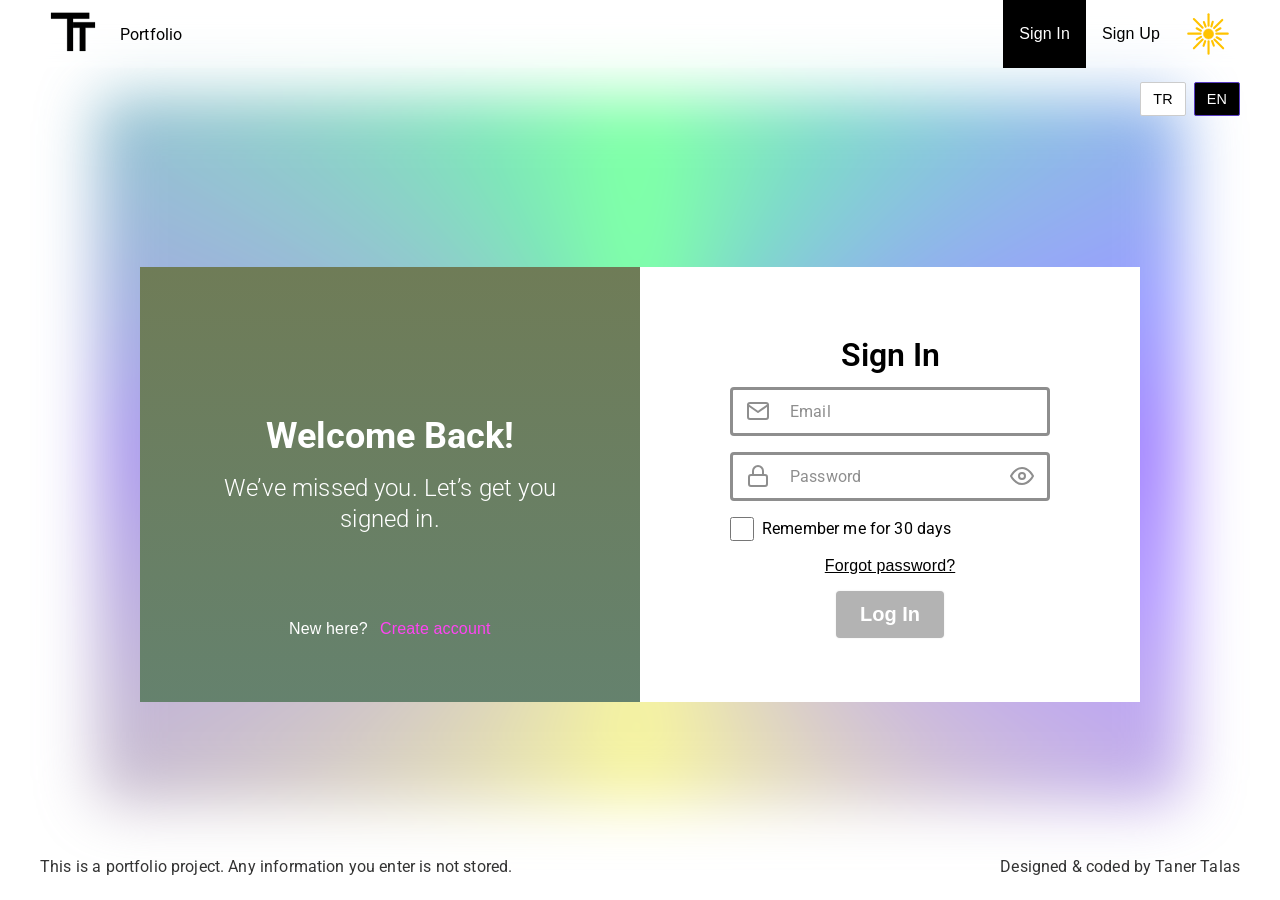
==== commit 84a2146f: "All updates have been added to index.html and its files." ====
--- a/index.html
+++ b/index.html
@@ -1,523 +1,1060 @@
-<!DOCTYPE html>
+<!doctype html>
 <html lang="en">
-
-<head>
-    <meta charset="UTF-8">
-    <meta name="viewport" content="width=device-width, initial-scale=1.0">
-    <title data-i18n="meta.title">Taner’s Auth Project</title>
-    <meta name="description"
-        content="Multi-step authentication project with sign-in, sign-up, and password recovery flows. Designed and coded by Taner."
-        data-i18n="meta.description">
-    <meta name="author" content="Taner Talas">
-    <meta name="referrer" content="strict-origin-when-cross-origin">
-    <meta name="format-detection" content="telephone=no">
-
-    <meta property="og:type" content="website">
-    <meta property="og:title" content="Taner’s Auth Project">
-    <meta property="og:description" content="A multi-step single-page website with sign-in, sign-up, and password recovery flows, featuring day & night themes and a JS-powered Turkish/English language switch.">
-    <meta property="og:url" content="https://tanertalas.github.io/auth-ui">
-    <meta property="og:site_name" content="Taner’s Auth Project">
-    <meta property="og:locale" content="en_US"> 
-
-    <link rel="canonical" href="https://tanertalas.github.io/auth-ui">
-    <link rel="preconnect" href="https://fonts.googleapis.com">
-    <link rel="preconnect" href="https://fonts.gstatic.com" crossorigin>
+  <head>
+    <meta charset="UTF-8" />
+    <meta name="viewport" content="width=device-width, initial-scale=1.0" />
+    <title data-i18n="meta.title">CSS Authentication UI</title>
+    <!-- Favicon -->
+    <link rel="icon" href="./images/icons/logo-icon.svg" />
+    <!-- Author and Description -->
+    <meta name="author" content="Taner Talas" />
+    <meta
+      name="description"
+      content="A modern multi-step authentication UI featuring sign-in, sign-up, and password recovery flows with smooth animations and responsive design."
+      data-i18n="meta.description"
+    />
+    <!-- Fonts -->
+    <link rel="preconnect" href="https://fonts.googleapis.com" />
+    <link rel="preconnect" href="https://fonts.gstatic.com" crossorigin />
     <link
-        href="https://fonts.googleapis.com/css2?family=Montserrat:ital,wght@0,100..900;1,100..900&family=Roboto:ital,wght@0,100..900;1,100..900&family=Source+Code+Pro:ital,wght@0,200..900;1,200..900&display=swap"
-        rel="stylesheet">
-    <link rel="stylesheet" href="./styles.css">
-    <link rel="icon" href="./images/icons/logo-icon.svg">
-    <script src="./lang.js" defer></script>
-    <script src="./script.js" defer></script>
-</head>
-
-<body>
-    <!-- nav - start -->
-
-    <nav class="navbar">
-        <div class="nav-left">
-            <img src="./images/icons/logo-icon.svg" alt="Logo" id="navbarLogo">
-            <a href="https://tanertalas.github.io" data-i18n="nav.portfolio">Portfolio</a>
-        </div>
-
-        <div class="nav-right">
-            <button type="button" class="nav-link" id="openSignIn" data-i18n="common.sign_in">Sign In</button>
-            <button type="button" class="nav-link" id="openSignUp" data-i18n="common.sign_up">Sign Up</button>
-            <button id="modeSwitch" aria-label="Toggle light/dark mode">
-                <span class="icon-wrapper">
-                    <img src="./images/sun.svg" alt="light mode" class="icon sun">
-                    <img src="./images/moon.svg" alt="dark mode" class="icon moon">
-                </span>
+      href="https://fonts.googleapis.com/css2?family=Montserrat:ital,wght@0,100..900;1,100..900&family=Roboto:ital,wght@0,100..900;1,100..900&family=Source+Code+Pro:ital,wght@0,200..900;1,200..900&display=swap"
+      rel="stylesheet"
+    />
+    <!-- Referrer -->
+    <meta name="referrer" content="strict-origin-when-cross-origin" />
+    <!-- Share -->
+    <meta property="og:type" content="website" />
+    <meta property="og:title" content="Taner’s CSS Auth UI Project" />
+    <meta
+      property="og:description"
+      content="A modern multi-step authentication UI featuring sign-in, sign-up, and password recovery flows with smooth animations and responsive design."
+    />
+    <meta property="og:url" content="https://tanertalas.github.io/auth-ui/" />
+    <meta property="og:site_name" content="Taner’s CSS Auth UI Project" />
+    <meta property="og:locale" content="en_US" />
+    <!-- Canonical -->
+    <link rel="canonical" href="https://tanertalas.github.io/auth-ui/" />
+    <!-- Files -->
+    <link rel="stylesheet" href="./styles.css" />
+    <script src="./lang.js"></script>
+    <script src="./script.js"></script>
+    <script src="./wiringForms.js"></script>
+  </head>
+  <body>
+    <!-- NAVIGATION - START -->
+    <nav>
+      <div class="nav-container">
+        <!-- LANGUAGE SWITCHER -->
+        <div class="lang-switcher">
+          <button type="button" class="lang-btn" data-lang="TR">TR</button>
+          <button type="button" class="lang-btn" data-lang="EN">EN</button>
+        </div>
+        <!-- NAV LOGO -->
+        <div id="nav-logo">
+          <img src="./images/icons/logo-icon.svg" alt="Taner Talas's logo" />
+        </div>
+        <!-- NAV MENU -->
+        <ul class="navbar">
+          <li id="portfolio-link" class="nav-link">
+            <a href="https://tanertalas.github.io" data-i18n="nav.portfolio"
+              >Portfolio</a
+            >
+          </li>
+          <li class="nav-button active">
+            <button type="button" id="openSignIn" data-i18n="nav.signIn">
+              Sign In
             </button>
-        </div>
+          </li>
+          <li class="nav-button">
+            <button type="button" id="openSignUp" data-i18n="nav.signUp">
+              Sign Up
+            </button>
+          </li>
+        </ul>
+        <!-- NAV THEME SWITCHER -->
+        <button id="themeButton" aria-label="Toggle light / dark mode">
+          <span class="themeIcon-wrapper">
+            <img src="./images/sun.svg" alt="" class="themeIcon sun" />
+            <img src="./images/moon.svg" alt="" class="themeIcon moon" />
+          </span>
+        </button>
+      </div>
     </nav>
 
-    <!-- nav - end -->
-
-    <!-- language switcher -->
-    <div class="lang-switcher">
-        <button type="button" class="lang-btn">TR</button>
-        <button type="button" class="lang-btn">EN</button>
-    </div>
-
-    <!-- main - start -->
+    <!-- NAVIGATION - END -->
 
     <main>
-        <!-- progress bar -->
-        <div id="flowProgress" class="linear-progress hidden" aria-hidden="true">
-            <span class="lp-bar lp-base"></span>
-            <span class="lp-bar lp-done"></span>
-            <span class="lp-bar lp-current"></span>
-        </div>
+      <!-- SIGN IN - START -->
+      <section class="signIn-section" aria-hidden="false">
+        <!-- SIGN IN - 1 - START -->
+        <div class="signIn-1-section" aria-hidden="false">
+          <div class="signIn-1">
+            <!-- SIGN IN - 1 - LEFT -->
+            <div class="left" id="signIn-1-left">
+              <div class="content">
+                <h3 data-i18n="signIn.step1.left.h3">Welcome Back!</h3>
+                <p data-i18n="signIn.step1.left.p">
+                  We’ve missed you. Let’s get you signed in.
+                </p>
+              </div>
+              <!-- SIGN_IN_1_LEFT - CREATE ACCOUNT LINK & BUTTON -->
+              <button class="createAccount-btn" type="button">
+                <span
+                  class="CA-BTN-leftText"
+                  data-i18n="signIn.step1.left.CA_BTN_leftText"
+                  >New here?</span
+                >
+                <span
+                  class="CA-BTN-rightText"
+                  data-i18n="signIn.step1.left.CA_BTN_rightText"
+                  >Create account</span
+                >
+              </button>
+            </div>
+            <!-- SIGN IN - 1 - RIGHT -->
+            <div class="right" id="signIn-1-right">
+              <h2 data-i18n="signIn.step1.right.h2">Sign In</h2>
+              <form class="form sign-in-form1">
+                <!-- SIGN_IN_1_RIGHT - EMAIL INPUT -->
+                <div class="input-group">
+                  <input
+                    type="email"
+                    id="signIn-email"
+                    name="signIn-email"
+                    placeholder="you@example.com"
+                    required
+                    autocomplete="off"
+                    data-i18n-placeholder="input.email.placeholder"
+                  />
+                  <label for="signIn-email" data-i18n="input.email.label"
+                    >Email</label
+                  >
+                  <img
+                    src="./images/icons/email-icon.svg"
+                    alt="Email field icon"
+                    class="input-icon"
+                  />
+                </div>
+                <!-- SIGN_IN_1_RIGHT - PASSWORD INPUT -->
+                <div class="input-group">
+                  <input
+                    type="password"
+                    id="signIn-password"
+                    name="signIn-password"
+                    placeholder="••••••••"
+                    required
+                    autocomplete="off"
+                    minlength="8"
+                  />
+                  <label for="signIn-password" data-i18n="input.password"
+                    >Password</label
+                  >
+                  <img
+                    src="./images/icons/password-icon.svg"
+                    alt="Password field icon"
+                    class="input-icon"
+                  />
+                  <button
+                    type="button"
+                    class="show-pass"
+                    aria-label="Show password"
+                    tabindex="-1"
+                  >
+                    <img
+                      src="./images/icons/show-password-icon.svg"
+                      alt="show password icon"
+                    />
+                  </button>
+                </div>
+                <!-- SIGN_IN_1_RIGHT - REMEMBER ME INPUT -->
+                <div class="remember-me">
+                  <input
+                    type="checkbox"
+                    id="signIn-remember"
+                    name="signIn-remember"
+                  />
+                  <label
+                    for="signIn-remember"
+                    data-i18n="signIn.step1.right.rememberMe"
+                    >Remember me for 30 days</label
+                  >
+                </div>
+                <!-- SIGN_IN_1_RIGHT - FORGOT PASSWORD LINK & BUTTON -->
+                <button
+                  type="button"
+                  class="forgotPassword-btn"
+                  data-i18n="signIn.step1.right.forgotPassword"
+                >
+                  Forgot password?
+                </button>
+                <!-- SIGN_IN_1_RIGHT - LOG IN BUTTON -->
+                <button
+                  type="submit"
+                  class="btn btn-default"
+                  data-i18n="buttons.logIn"
+                >
+                  Log In
+                </button>
+              </form>
+            </div>
+          </div>
+        </div>
+        <!-- SIGN IN - 1 - END -->
+      </section>
+      <!-- SIGN IN - END -->
 
-        <!-- sign in - start -->
-        <div class="wrapper">
-            <section id="sign-in-container1" class="container">
-                <div class="left" id="sign-in-left1">
-                    <h3 data-i18n="signin.left.h3">Welcome Back!</h3>
-                    <p data-i18n="signin.left.p">We’ve missed you. Let’s get you signed in.</p>
-                    <button class="sign-up-text" type="button"><span class="cta-prefix"
-                            data-i18n="signin.left.cta_prefix">New here?</span>
-                        <span class="cta-action" data-i18n="signin.left.cta_action">Create account</span></button>
-                </div>
-                <div class="right" id="sign-in-right1">
-                    <h2 data-i18n="signin.right.h2">Sign In</h2>
-                    <form class="form sign-in-form1">
-                        <!-- Email input -->
-                        <div class="input-group">
-                            <input type="email" id="sign-in-email" name="sign-in-email" placeholder="you@example.com"
-                                required autocomplete="off" data-i18n-placeholder="common.email.placeholder" />
-                            <label for="sign-in-email" data-i18n="common.email.label">Email</label>
-                            <img src="./images/icons/email-icon.svg" alt="Email field icon" class="input-icon" />
-                        </div>
-                        <!-- Password input -->
-                        <div class="input-group">
-                            <input type="password" id="sign-in-password" name="sign-in-password" placeholder="••••••••"
-                                required autocomplete="off" minlength="8" />
-                            <label for="sign-in-password" data-i18n="common.password">Password</label>
-                            <img src="./images/icons/password-icon.svg" alt="Password field icon" class="input-icon" />
-                            <button type="button" class="show-pass" aria-label="Show password" tabindex="-1"><img
-                                    src="./images/icons/show-password-icon.svg" alt="show password icon"></button>
-                        </div>
-                        <!-- Remember me -->
-                        <div class="remember-me">
-                            <input type="checkbox" id="sign-in-remember" name="sign-in-remember" />
-                            <label for="sign-in-remember" data-i18n="signin.right.remember">Remember me for 30
-                                days</label>
-                        </div>
-                        <!-- Forgot password -->
-                        <button type="button" class="forgot-pass-text" data-i18n="signin.right.forgot">Forgot
-                            password?</button>
-                        <!-- Submit button -->
-                        <button type="submit" class="btn log-in-btn" data-i18n="common.log_in">Log in</button>
-                    </form>
-                </div>
-            </section>
-        </div>
-        <!-- sign in - end -->
+      <!-- FORGOT PASSWORD - START -->
+      <section class="forgotPass-section hideWith-display" aria-hidden="true">
+        <!-- FORGOT PASSWORD - 1 - START -->
+        <div
+          class="forgotPass-1-section centered hideWith-opacity hideWith-display"
+          aria-hidden="true"
+        >
+          <div class="forgotPass-1">
+            <!-- FORGOT PASSWORD - 1 - LEFT -->
+            <div class="left" id="forgotPass-1-left">
+              <div class="content">
+                <h3 data-i18n="forgotPassword.step1.left.h3">
+                  No Worries at All!
+                </h3>
+                <p data-i18n="forgotPassword.step1.left.p">
+                  You can easily reset your password in just a few simple steps.
+                </p>
+              </div>
+            </div>
+            <!-- FORGOT PASSWORD - 1 - RIGHT -->
+            <div class="right" id="forgotPass-1-right">
+              <h2 data-i18n="forgotPassword.step1.right.h2">Forgot Password</h2>
+              <p data-i18n="steps.s1">Step 1</p>
+              <p data-i18n="forgotPassword.step1.right.p">
+                We'll send you a link to reset your password. Please enter the
+                email linked to your account.
+              </p>
+              <form class="form forgot-pass-form1">
+                <!-- FORGOT_PASS_1_RIGHT - EMAIL INPUT -->
+                <div class="input-group">
+                  <input
+                    type="email"
+                    id="forgotPass-1-email"
+                    name="forgotPass-1-email"
+                    placeholder="you@example.com"
+                    required
+                    autocomplete="off"
+                    data-i18n-placeholder="input.email.placeholder"
+                  />
+                  <label for="forgotPass-1-email" data-i18n="input.email.label"
+                    >Email</label
+                  >
+                  <img
+                    src="./images/icons/email-icon.svg"
+                    alt="Email field icon"
+                    class="input-icon"
+                  />
+                </div>
+                <!-- FORGOT_PASS_1_RIGHT - BACK_NEXT BUTTON -->
+                <div class="button-group">
+                  <button
+                    type="button"
+                    id="forgotPass-1-back-btn"
+                    class="btn btn-secondary"
+                    data-i18n="buttons.back"
+                  >
+                    Back
+                  </button>
+                  <button
+                    type="submit"
+                    id="btn-forgotPass-1"
+                    class="btn btn-default"
+                    data-i18n="buttons.next"
+                  >
+                    Next
+                  </button>
+                </div>
+              </form>
+            </div>
+          </div>
+        </div>
+        <!-- FORGOT PASSWORD - 1 - END -->
+        <!-- FORGOT PASSWORD - 2 - START -->
+        <div
+          class="forgotPass-2-section centered hideWith-opacity hideWith-display"
+          aria-hidden="true"
+        >
+          <div class="forgotPass-2">
+            <!-- FORGOT PASSWORD - 2 - LEFT -->
+            <div class="left" id="forgotPass-2-left">
+              <div class="content">
+                <h3 data-i18n="forgotPassword.step2.left.h3">
+                  Your Code is on its Way!
+                </h3>
+                <p data-i18n="forgotPassword.step2.left.p">
+                  For your security, we’ve sent a one-time code to your email
+                  address.
+                </p>
+              </div>
+            </div>
+            <!-- FORGOT PASSWORD - 2 - RIGHT -->
+            <div class="right" id="forgotPass-2-right">
+              <h2 data-i18n="forgotPassword.step2.right.h2">
+                Verify Your Email
+              </h2>
+              <p data-i18n="steps.s2">Step 2</p>
+              <p data-i18n="forgotPassword.step2.right.p">
+                We emailed you a code. Please check your inbox or spam folder.
+              </p>
+              <form class="form forgot-pass-form2">
+                <!-- FORGOT_PASS_2_RIGHT - CODE INPUT -->
+                <div class="input-group">
+                  <input
+                    type="text"
+                    class="verification-code"
+                    id="forgotPass-2-verificationCode"
+                    name="forgotPass-2-verificationCode"
+                    placeholder="1 2 3 4 5 6"
+                    required
+                    inputmode="numeric"
+                    pattern="\d{1}( \d{1}){5}"
+                    maxlength="11"
+                    autocomplete="off"
+                  />
+                  <label
+                    for="forgotPass-2-verificationCode"
+                    data-i18n="input.code"
+                    >Code</label
+                  >
+                </div>
+                <!-- FORGOT_PASS_2_RIGHT - VERIFY BUTTON -->
+                <button
+                  type="submit"
+                  id="btn-forgotPass-2"
+                  class="btn btn-default"
+                  data-i18n="buttons.verify"
+                >
+                  Verify
+                </button>
+              </form>
+            </div>
+          </div>
+        </div>
+        <!-- FORGOT PASSWORD - 2 - END -->
+        <!-- FORGOT PASSWORD - 3 - START -->
+        <div
+          class="forgotPass-3-section centered hideWith-opacity hideWith-display"
+          aria-hidden="true"
+        >
+          <div class="forgotPass-3">
+            <!-- FORGOT PASSWORD - 3 - LEFT -->
+            <div class="left" id="forgotPass-3-left">
+              <div class="content">
+                <h3 data-i18n="forgotPassword.step3.left.h3">
+                  You're Almost Done!
+                </h3>
+                <p data-i18n="forgotPassword.step3.left.p">
+                  All that’s left is setting a new password. You’re good to go!
+                </p>
+              </div>
+            </div>
+            <!-- FORGOT PASSWORD - 3 - RIGHT -->
+            <div class="right" id="forgotPass-3-right">
+              <h2 data-i18n="forgotPassword.step3.right.h2">
+                Reset Your Password
+              </h2>
+              <p data-i18n="steps.s3">Step 3</p>
+              <p data-i18n="forgotPassword.step3.right.p">
+                Use at least 8 characters with one uppercase letter and one
+                number.
+              </p>
+              <form class="form forgot-pass-form3">
+                <!-- FORGOT_PASS_3_RIGHT - PASSWORD INPUT -->
+                <div class="input-group">
+                  <input
+                    type="password"
+                    id="forgotPass-3-password"
+                    name="password"
+                    placeholder="••••••••"
+                    required
+                    autocomplete="off"
+                    minlength="8"
+                  />
+                  <label for="forgotPass-3-password" data-i18n="input.password"
+                    >Password</label
+                  >
+                  <img
+                    src="./images/icons/password-icon.svg"
+                    alt="Password field icon"
+                    class="input-icon"
+                  />
+                  <button
+                    type="button"
+                    class="show-pass"
+                    aria-label="Show password"
+                    tabindex="-1"
+                  >
+                    <img
+                      src="./images/icons/show-password-icon.svg"
+                      alt="show password icon"
+                    />
+                  </button>
+                </div>
+                <!-- FORGOT_PASS_3_RIGHT - CONFIRM PASSWORD INPUT -->
+                <div class="input-group">
+                  <input
+                    type="password"
+                    id="forgotPass-3-confirmPassword"
+                    name="confirmPassword"
+                    placeholder="••••••••"
+                    required
+                    autocomplete="off"
+                    minlength="8"
+                  />
+                  <label
+                    for="forgotPass-3-confirmPassword"
+                    data-i18n="input.confirmPassword"
+                    >Confirm Password</label
+                  >
+                  <img
+                    src="./images/icons/password-icon.svg"
+                    alt="Password field icon"
+                    class="input-icon"
+                  />
+                  <button
+                    type="button"
+                    class="show-pass"
+                    aria-label="Show password"
+                    tabindex="-1"
+                  >
+                    <img
+                      src="./images/icons/show-password-icon.svg"
+                      alt="Show password icon"
+                    />
+                  </button>
+                </div>
+                <!-- FORGOT_PASS_3_RIGHT - DONE BUTTON -->
+                <button
+                  type="submit"
+                  id="btn-forgotPass-3"
+                  class="btn btn-default"
+                  data-i18n="buttons.done"
+                >
+                  Done
+                </button>
+              </form>
+            </div>
+          </div>
+        </div>
+        <!-- FORGOT PASSWORD - 3 - END -->
+        <!-- FORGOT PASSWORD - 4 - START -->
+        <div
+          class="forgotPass-4-section hideWith-opacity hideWith-display"
+          aria-hidden="true"
+        >
+          <div class="forgotPass-4">
+            <!-- FORGOT PASSWORD - 4 - RIGHT -->
+            <div class="right" id="forgotPass-4-right">
+              <h3 data-i18n="forgotPassword.step4.right.h3">You’re Ready!</h3>
+              <p data-i18n="forgotPassword.step4.right.p">
+                Your password has been reset successfully. You can now sign in
+                to your account.
+              </p>
+              <!-- FORGOT_PASSWORD_4_RIGHT - SIGN IN BUTTON -->
+              <button
+                type="button"
+                id="btn-forgotPass-4"
+                class="btn btn-valid"
+                data-i18n="buttons.signIn"
+              >
+                Sign In
+              </button>
+            </div>
+          </div>
+        </div>
+        <!-- FORGOT PASSWORD - 4 - END -->
+      </section>
+      <!-- FORGOT PASSWORD - END -->
 
-        <!-- forgot password - start -->
-        <!-- step1 -->
-        <div class="wrapper is-hidden">
-            <section id="forgot-pass-container1" class="container center-mode">
-                <div class="left" id="forgot-pass-left1">
-                    <h3 data-i18n="forgot.step1.left.h3">No worries at all!</h3>
-                    <p data-i18n="forgot.step1.left.p">You can easily reset your password in just a few simple steps</p>
-                </div>
-                <div class="right" id="forgot-pass-right1">
-                    <h2 data-i18n="forgot.step1.right.h2">Forgot Password</h2>
-                    <p data-i18n="common.steps.s1">Step 1</p>
-                    <p data-i18n="forgot.step1.right.p">We'll send you a link to reset your password. Please enter the
-                        email linked to your account.</p>
-                    <form class="form forgot-pass-form1">
-                        <!-- Email input -->
-                        <div class="input-group">
-                            <input type="email" id="forgot-pass-email" name="forgot-pass-email"
-                                placeholder="you@example.com" required autocomplete="off"
-                                data-i18n-placeholder="common.email.placeholder" />
-                            <label for="forgot-pass-email" data-i18n="common.email.label">Email</label>
-                            <img src="./images/icons/email-icon.svg" alt="Email field icon" class="input-icon" />
-                        </div>
-                        <!-- Back - Next button -->
-                        <div class="forgot-pass-form-buttons">
-                            <button type="button" class="btn back-btn" data-i18n="common.back">Back</button>
-                            <button type="submit" class="btn next-btn" data-i18n="common.next">Next</button>
-                        </div>
-                    </form>
-                </div>
-            </section>
-        </div>
+      <!-- SIGN UP - START -->
+      <section class="signUp-section hideWith-display" aria-hidden="true">
+        <!-- SIGN UP - 1 - START -->
+        <div
+          class="signUp-1-section centered hideWith-opacity hideWith-display"
+          aria-hidden="true"
+        >
+          <div class="signUp-1">
+            <!-- SIGN UP - 1 - LEFT -->
+            <div class="left" id="signUp-1-left">
+              <div class="content">
+                <h3 data-i18n="signUp.step1.left.h3">Let’s Get Started!</h3>
+                <p data-i18n="signUp.step1.left.p">
+                  We’re excited to have you with us!
+                </p>
+              </div>
+            </div>
+            <!-- SIGN UP - 1 - RIGHT -->
+            <div class="right" id="signUp-1-right">
+              <h2 data-i18n="signUp.step1.right.h2">Create Your Account</h2>
+              <p data-i18n="steps.s1">Step 1</p>
+              <p data-i18n="signUp.step1.right.p">
+                Create your password using at least 8 characters, including one
+                uppercase letter and one number.
+              </p>
+              <form class="form sign-up-form1">
+                <!-- SIGN_UP_1_RIGHT - EMAIL INPUT -->
+                <div class="input-group">
+                  <input
+                    type="email"
+                    id="signUp-1-email"
+                    name="signUp-1-email"
+                    placeholder="you@example.com"
+                    required
+                    autocomplete="off"
+                    data-i18n-placeholder="input.email.placeholder"
+                  />
+                  <label for="signUp-1-email" data-i18n="input.email.label"
+                    >Email</label
+                  >
+                  <img
+                    src="./images/icons/email-icon.svg"
+                    alt="Email field icon"
+                    class="input-icon"
+                  />
+                </div>
+                <!-- SIGN_UP_1_RIGHT - PASSWORD INPUT -->
+                <div class="input-group">
+                  <input
+                    type="password"
+                    id="signUp-1-password"
+                    name="password"
+                    placeholder="••••••••"
+                    required
+                    autocomplete="off"
+                    minlength="8"
+                  />
+                  <label for="signUp-1-password" data-i18n="input.password"
+                    >Password</label
+                  >
+                  <img
+                    src="./images/icons/password-icon.svg"
+                    alt="Password field icon"
+                    class="input-icon"
+                  />
+                  <button
+                    type="button"
+                    class="show-pass"
+                    aria-label="Show password"
+                    tabindex="-1"
+                  >
+                    <img
+                      src="./images/icons/show-password-icon.svg"
+                      alt="show password icon"
+                    />
+                  </button>
+                </div>
+                <!-- SIGN_UP_1_RIGHT - REPEAT PASSWORD INPUT -->
+                <div class="input-group">
+                  <input
+                    type="password"
+                    id="signUp-1-confirmPassword"
+                    name="confirmPassword"
+                    placeholder="••••••••"
+                    required
+                    autocomplete="off"
+                    minlength="8"
+                  />
+                  <label
+                    for="signUp-1-confirmPassword"
+                    data-i18n="input.confirmPassword"
+                    >Confirm Password</label
+                  >
+                  <img
+                    src="./images/icons/password-icon.svg"
+                    alt="Password field icon"
+                    class="input-icon"
+                  />
+                  <button
+                    type="button"
+                    class="show-pass"
+                    aria-label="Show password"
+                    tabindex="-1"
+                  >
+                    <img
+                      src="./images/icons/show-password-icon.svg"
+                      alt="Show password icon"
+                    />
+                  </button>
+                </div>
+                <!-- SIGN_UP_1_RIGHT - BACK_NEXT BUTTON -->
+                <div class="button-group">
+                  <button
+                    type="button"
+                    id="signUp-1-back-btn"
+                    class="btn btn-secondary"
+                    data-i18n="buttons.back"
+                  >
+                    Back
+                  </button>
+                  <button
+                    type="submit"
+                    id="btn-signUp-1"
+                    class="btn btn-default"
+                    data-i18n="buttons.next"
+                  >
+                    Next
+                  </button>
+                </div>
+              </form>
+            </div>
+          </div>
+        </div>
+        <!-- SIGN UP - 1 - END -->
+        <!-- SIGN UP - 2 - START -->
+        <div
+          class="signUp-2-section centered hideWith-opacity hideWith-display"
+          aria-hidden="true"
+        >
+          <div class="signUp-2">
+            <!-- SIGN UP - 2 - LEFT -->
+            <div class="left" id="signUp-2-left">
+              <div class="content">
+                <h3 data-i18n="signUp.step2.left.h3">
+                  Your Code is on its Way!
+                </h3>
+                <p data-i18n="signUp.step2.left.p">
+                  For your security, we’ve sent a one-time code to your email
+                  address.
+                </p>
+              </div>
+            </div>
+            <!-- SIGN UP - 2 - RIGHT -->
+            <div class="right" id="signUp-2-right">
+              <h2 data-i18n="signUp.step2.right.h2">Verify Your Email</h2>
+              <p data-i18n="steps.s2">Step 2</p>
+              <p data-i18n="signUp.step2.right.p">
+                We emailed you a code. Please check your inbox or spam folder.
+              </p>
+              <form class="form sign-up-form2">
+                <!-- SIGN_UP_2_RIGHT - CODE INPUT -->
+                <div class="input-group">
+                  <input
+                    type="text"
+                    id="signUp-2-verificationCode"
+                    name="signUp-2-verificationCode"
+                    placeholder="1 2 3 4 5 6"
+                    required
+                    inputmode="numeric"
+                    pattern="\d{1}( \d{1}){5}"
+                    maxlength="11"
+                    autocomplete="off"
+                  />
+                  <label for="signUp-2-verificationCode" data-i18n="input.code"
+                    >Code</label
+                  >
+                </div>
+                <!-- SIGN_UP_2_RIGHT - VERIFY INPUT -->
+                <button
+                  type="submit"
+                  id="btn-signUp-2"
+                  class="btn btn-default"
+                  data-i18n="buttons.verify"
+                >
+                  Verify
+                </button>
+              </form>
+            </div>
+          </div>
+        </div>
+        <!-- SIGN UP - 2 - END -->
+        <!-- SIGN UP - 3 - START -->
+        <div
+          class="signUp-3-section hideWith-opacity hideWith-display"
+          aria-hidden="true"
+        >
+          <div class="signUp-3">
+            <!-- SIGN UP - 3 - LEFT İLE BACKGROUND -->
+            <!-- SIGN UP - 3 - RIGHT -->
+            <div class="right" id="signUp-3-right">
+              <h2 data-i18n="signUp.step3.right.h2">About You</h2>
+              <p data-i18n="steps.s3">Step 3</p>
+              <form>
+                <!-- SIGN_UP_3_RIGHT - FULLNAME -->
+                <div class="signUp-fullname">
+                  <p class="required" data-i18n="signUp.step3.right.fullName">
+                    Full Name
+                  </p>
+                  <div>
+                    <!-- SIGN_UP_3_RIGHT - FIRST_NAME INPUT -->
+                    <div class="input-group">
+                      <input
+                        type="text"
+                        id="signUp-3-firstName"
+                        name="signUp-3-firstName"
+                        placeholder="Taner"
+                        required
+                        autocomplete="off"
+                      />
+                      <label
+                        for="signUp-3-firstName"
+                        data-i18n="input.firstName"
+                        >First name</label
+                      >
+                    </div>
+                    <!-- SIGN_UP_3_RIGHT - LAST_NAME INPUT -->
+                    <div class="input-group">
+                      <input
+                        type="text"
+                        id="signUp-3-lastName"
+                        name="signUp-3-lastName"
+                        placeholder="Talas"
+                        required
+                        autocomplete="off"
+                      />
+                      <label for="signUp-3-lastName" data-i18n="input.lastName"
+                        >Last name</label
+                      >
+                    </div>
+                  </div>
+                </div>
+                <!-- SIGN_UP_3_RIGHT - BIRTHDAY -->
+                <div class="signUp-birthday">
+                  <p class="required" data-i18n="signUp.step3.right.birthday">
+                    Birthday
+                  </p>
+                  <div>
+                    <!-- SIGN_UP_3_RIGHT - DAY -->
+                    <div class="input-group">
+                      <input
+                        type="number"
+                        id="signUp-3-day"
+                        name="signUp-3-day"
+                        placeholder="27"
+                        required
+                        autocomplete="off"
+                        min="1"
+                        max="31"
+                        inputmode="numeric"
+                      />
+                      <label for="signUp-3-day" data-i18n="input.day"
+                        >Day</label
+                      >
+                    </div>
+                    <!-- SIGN_UP_3_RIGHT - MONTH -->
+                    <div class="input-group">
+                      <input
+                        type="text"
+                        id="signUp-3-month"
+                        name="signUp-3-month"
+                        placeholder="09"
+                        required
+                        inputmode="numeric"
+                        pattern="^(0[1-9]|1[0-2])$"
+                        autocomplete="off"
+                        maxlength="2"
+                      />
+                      <label for="signUp-3-month" data-i18n="input.month"
+                        >Month</label
+                      >
+                    </div>
+                    <!-- SIGN_UP_3_RIGHT - YEAR -->
+                    <div class="input-group">
+                      <input
+                        type="number"
+                        id="signUp-3-year"
+                        name="signUp-3-year"
+                        placeholder="2005"
+                        required
+                        autocomplete="off"
+                        min="1900"
+                        max="2099"
+                        inputmode="numeric"
+                      />
+                      <label for="signUp-3-year" data-i18n="input.year"
+                        >Year</label
+                      >
+                    </div>
+                  </div>
+                </div>
+                <!-- SIGN_UP_3_RIGHT - PHONE -->
+                <div class="signUp-phone" style="margin-bottom: 32px">
+                  <p class="required" data-i18n="signUp.step3.right.phone">
+                    Phone
+                  </p>
+                  <div class="input-group">
+                    <input
+                      type="tel"
+                      inputmode="numeric"
+                      id="signUp-3-phone"
+                      name="signUp-3-phone"
+                      placeholder="+90 5xx xxx xx xx"
+                      required
+                      autocomplete="off"
+                      maxlength="17"
+                      pattern="\+90\s5\d{2}\s\d{3}\s\d{2}\s\d{2}"
+                    />
+                    <label for="signUp-3-phone" data-i18n="input.phone"
+                      >Phone</label
+                    >
+                  </div>
+                </div>
 
-        <!-- step2 -->
-        <div class="wrapper is-hidden">
-            <section id="forgot-pass-container2" class="container center-mode">
-                <div class="left" id="forgot-pass-left2">
-                    <h3 data-i18n="forgot.step2.left.h3">Your code is on its way!</h3>
-                    <p data-i18n="forgot.step2.left.p">For your security, we’ve sent a one-time code to your email
-                        address.</p>
-                </div>
-                <div class="right" id="forgot-pass-right2">
-                    <h2 data-i18n="forgot.step2.right.h2">Verify Your Email</h2>
-                    <p data-i18n="common.steps.s2">Step 2</p>
-                    <p data-i18n="forgot.step2.right.p">We emailed you a code. Please check your inbox or spam folder.
-                    </p>
-                    <form class="form forgot-pass-form2">
-                        <!-- Code input -->
-                        <div class="input-group">
-                            <input type="text" class="verification-code" id="forgot-pass-verification-code"
-                                name="forgot-pass-verification-code" placeholder="1 2 3 4 5 6" required
-                                inputmode="numeric" pattern="\d{1}( \d{1}){5}" maxlength="11" autocomplete="off" />
-                            <label for="forgot-pass-verification-code" data-i18n="common.code">Code</label>
-                        </div>
-                        <!-- Verify button -->
-                        <button type="submit" class="btn verify-btn" data-i18n="common.verify">Verify</button>
-                    </form>
-                </div>
-            </section>
-        </div>
-
-        <!-- step3 -->
-        <div class="wrapper is-hidden">
-            <section id="forgot-pass-container3" class="container center-mode">
-                <div class="left" id="forgot-pass-left3">
-                    <h3 data-i18n="forgot.step3.left.h3">You're almost done!</h3>
-                    <p data-i18n="forgot.step3.left.p">All that’s left is setting a new password. You’re good to go!</p>
-                </div>
-                <div class="right" id="forgot-pass-right3">
-                    <h2 data-i18n="forgot.step3.right.h2">Reset Your Password</h2>
-                    <p data-i18n="common.steps.s3">Step 3</p>
-                    <p data-i18n="forgot.step3.right.p">Use at least 8 characters with one uppercase letter and one
-                        number.</p>
-                    <form class="form forgot-pass-form3">
-                        <!-- Password input -->
-                        <div class="input-group">
-                            <input type="password" id="forgot-pass-password" name="forgot-pass-password"
-                                placeholder="••••••••" required autocomplete="off" minlength="8" />
-                            <label for="forgot-pass-password" data-i18n="common.password">Password</label>
-                            <img src="./images/icons/password-icon.svg" alt="Password field icon" class="input-icon" />
-                            <button type="button" class="show-pass" aria-label="Show password" tabindex="-1"><img
-                                    src="./images/icons/show-password-icon.svg" alt="show password icon"></button>
-                        </div>
-                        <!-- Confirm Password input -->
-                        <div class="input-group">
-                            <input type="password" id="forgot-pass-confirm-password" name="forgot-pass-confirm-password"
-                                placeholder="••••••••" required autocomplete="off" minlength="8" />
-                            <label for="forgot-pass-confirm-password" data-i18n="common.confirm_password">Confirm
-                                Password</label>
-                            <img src="./images/icons/password-icon.svg" alt="Password field icon" class="input-icon" />
-                            <button type="button" class="show-pass" aria-label="Show password" tabindex="-1"><img
-                                    src="./images/icons/show-password-icon.svg" alt="show password icon"></button>
-                        </div>
-                        <!-- Done button -->
-                        <button type="submit" class="btn done-btn" data-i18n="common.done">Done</button>
-                    </form>
-                </div>
-            </section>
-        </div>
-        <!-- step4 -->
-        <div class="wrapper is-hidden">
-            <section id="forgot-pass-container4" class="container">
-                <div class="right" id="forgot-pass-right4">
-                    <h3 data-i18n="forgot.step4.right.h3">You’re ready!</h3>
-                    <p data-i18n="forgot.step4.right.p">Your password has been reset successfully. You can now sign in
-                        to
-                        your account.</p>
-                    <!-- Sign in button -->
-                    <button type="button" class="btn sign-in-btn" data-i18n="common.sign_in">Sign In</button>
-                </div>
-            </section>
-        </div>
-
-        <!-- forgot password - end -->
-
-        <!-- sign up - start -->
-        <!-- step1 -->
-        <div class="wrapper is-hidden">
-            <section id="sign-up-container1" class="container center-mode">
-                <div class="left" id="sign-up-left1">
-                    <h3 data-i18n="signup.step1.left.h3">Let’s get started!</h3>
-                    <p data-i18n="signup.step1.left.p">We’re excited to have you with us!</p>
-                </div>
-                <div class="right" id="sign-up-right1">
-                    <h2 data-i18n="signup.step1.right.h2">Create Your Account</h2>
-                    <p data-i18n="common.steps.s1">Step 1</p>
-                    <p data-i18n="signup.step1.right.p">Create your password using at least 8 characters, including one
-                        uppercase letter and one number.</p>
-                    <form class="form sign-up-form1">
-                        <!-- Email input -->
-                        <div class="input-group">
-                            <input type="email" id="sign-up-email" name="sign-up-email" placeholder="you@example.com"
-                                required autocomplete="off" data-i18n-placeholder="common.email.placeholder" />
-                            <label for="sign-up-email" data-i18n="common.email.label">Email</label>
-                            <img src="./images/icons/email-icon.svg" alt="Email field icon" class="input-icon" />
-                        </div>
-                        <!-- Password input -->
-                        <div class="input-group">
-                            <input type="password" id="sign-up-password" name="sign-up-password" placeholder="••••••••"
-                                required autocomplete="off" minlength="8" />
-                            <label for="sign-up-password" data-i18n="common.password">Password</label>
-                            <img src="./images/icons/password-icon.svg" alt="Password field icon" class="input-icon" />
-                            <button type="button" class="show-pass" aria-label="Show password" tabindex="-1"><img
-                                    src="./images/icons/show-password-icon.svg" alt="show password icon"></button>
-                        </div>
-                        <!-- Confirm Password input -->
-                        <div class="input-group">
-                            <input type="password" id="sign-up-confirm-password" name="sign-up-confirm-password"
-                                placeholder="••••••••" required autocomplete="off" minlength="8" />
-                            <label for="sign-up-confirm-password" data-i18n="common.confirm_password">Confirm
-                                Password</label>
-                            <img src="./images/icons/password-icon.svg" alt="Password field icon" class="input-icon" />
-                            <button type="button" class="show-pass" aria-label="Show password" tabindex="-1"><img
-                                    src="./images/icons/show-password-icon.svg" alt="show password icon"></button>
-                        </div>
-                        <!-- Back - Next button -->
-                        <div class="sign-up-buttons">
-                            <button type="button" class="btn back-btn" data-i18n="common.back">Back</button>
-                            <button type="submit" class="btn next-btn" data-i18n="common.next">Next</button>
-                        </div>
-                    </form>
-                </div>
-            </section>
-        </div>
-        <!-- step2 -->
-        <div class="wrapper is-hidden">
-            <section id="sign-up-container2" class="container center-mode">
-                <div class="left" id="sign-up-left2">
-                    <h3 data-i18n="signup.step2.left.h3">Your code is on its way!</h3>
-                    <p data-i18n="signup.step2.left.p">For your security, we’ve sent a one-time code to your
-                        email address.</p>
-                </div>
-                <div class="right" id="sign-up-right2">
-                    <h2 data-i18n="signup.step2.right.h2">Verify Your Email</h2>
-                    <p data-i18n="common.steps.s2">Step 2</p>
-                    <p data-i18n="signup.step2.right.p">We emailed you a code. Please check your inbox or spam
-                        folder.</p>
-                    <form class="form sign-up-form2">
-                        <!-- Code input -->
-                        <div class="input-group">
-                            <input type="text" id="sign-up-verification-code" name="sign-up-verification-code"
-                                placeholder="1 2 3 4 5 6" required inputmode="numeric" pattern="\d{1}( \d{1}){5}"
-                                maxlength="11" autocomplete="off" />
-                            <label for="sign-up-verification-code" data-i18n="common.code">Code</label>
-                        </div>
-                        <!-- Verify button -->
-                        <button type="submit" class="btn verify-btn" data-i18n="common.verify">Verify</button>
-                    </form>
-                </div>
-            </section>
-        </div>
-        <!-- step3 -->
-        <div class="wrapper is-hidden">
-            <section id="sign-up-container3" class="container center-mode">
-                <div class="left" id="sign-up-left3"></div>
-                <div class="right" id="sign-up-right3">
-                    <h2 data-i18n="signup.step3.right.h2">About You</h2>
-                    <p data-i18n="common.steps.s3">Step 3</p>
-                    <form class="form sign-up-form3">
-                        <p style="color: #FF5100;" data-i18n="signup.step3.right.required">Required</p>
-                        <p class="input-section-title" data-i18n="signup.step3.right.full_name">Full Name</p>
-                        <div id="sign-up-fullname">
-                            <!-- Firstname input -->
-                            <div class="input-group">
-                                <input type="text" id="sign-up-firstname" name="sign-up-firstname" placeholder="Taner"
-                                    required autocomplete="off" />
-                                <label for="sign-up-firstname" data-i18n="signup.step3.right.first_name">First
-                                    name</label>
-                            </div>
-                            <!-- Lastname input -->
-                            <div class="input-group">
-                                <input type="text" id="sign-up-lastname" name="sign-up-lastname" placeholder="Talas"
-                                    required autocomplete="off" />
-                                <label for="sign-up-lastname" data-i18n="signup.step3.right.last_name">Last
-                                    name</label>
-                            </div>
-                        </div>
-                        <p class="input-section-title" data-i18n="signup.step3.right.birthday">Birthday</p>
-                        <div id="sign-up-birthday">
-                            <!-- Day input -->
-                            <div class="input-group">
-                                <input type="number" id="sign-up-day" name="sign-up-day" placeholder="27" required
-                                    autocomplete="off" min="1" max="31" inputmode="numeric" />
-                                <label for="sign-up-day" data-i18n="signup.step3.right.day">Day</label>
-                            </div>
-
-                            <!-- Month input -->
-                            <div class="input-group">
-                                <input type="text" id="sign-up-month" name="sign-up-month" placeholder="09" required
-                                    inputmode="numeric" pattern="^(0[1-9]|1[0-2])$" autocomplete="off" maxlength="2" />
-                                <label for="sign-up-month" data-i18n="signup.step3.right.month">Month</label>
-                            </div>
-
-                            <!-- Year input -->
-                            <div class="input-group">
-                                <input type="number" id="sign-up-year" name="sign-up-year" placeholder="2005" required
-                                    autocomplete="off" min="1900" max="2099" inputmode="numeric" />
-                                <label for="sign-up-year" data-i18n="signup.step3.right.year">Year</label>
-                            </div>
-                        </div>
-                        <p class="input-section-title" data-i18n="signup.step3.right.phone">Phone</p>
-                        <!-- Phone input -->
-                        <div class="input-group">
-                            <input type="tel" inputmode="numeric" id="sign-up-phone" name="sign-up-phone"
-                                placeholder="+90 5xx xxx xx xx" required autocomplete="off" maxlength="17"
-                                pattern="\+90\s5\d{2}\s\d{3}\s\d{2}\s\d{2}" />
-                            <label for="sign-up-phone" data-i18n="signup.step3.right.phone">Phone</label>
-                        </div>
-                        <p style="margin-top: 24px; color: #FF9D00;" data-i18n="signup.step3.right.optional">
-                            Optional</p>
-                        <p class="input-section-title" data-i18n="signup.step3.right.profile_picture">Profile Picture
-                        </p>
-                        <!-- Profile picture input -->
-                        <div class="profile-pic-container">
-                            <div class="profile-pic-wrapper">
-                                <label for="sign-up-profile-picture">
-                                    <img src="./images/default-profile-picture.svg" alt="Profile"
-                                        id="profile-preview" />
-                                    <img src="./images/icons/edit-icon.svg" alt="Edit Icon" class="edit-icon" />
-                                </label>
-                                <input type="file" id="sign-up-profile-picture" accept="image/*" />
-                            </div>
-                            <button type="button" class="reset-picture-btn"
-                                data-i18n="signup.step3.right.remove">Remove</button>
-                        </div>
-                        <p class="input-section-title" data-i18n="signup.step3.right.gender">Gender</p>
-                        <!-- Gender input -->
-                        <div class="gender-group">
-                            <input type="radio" id="gender-female" name="sign-up-gender" value="female" />
-                            <label for="gender-female" class="gender-option">
-                                <span class="custom-radio"></span>
-                                <span data-i18n="signup.step3.right.female">Female</span>
-                            </label>
-
-                            <input type="radio" id="gender-male" name="sign-up-gender" value="male" />
-                            <label for="gender-male" class="gender-option">
-                                <span class="custom-radio"></span>
-                                <span data-i18n="signup.step3.right.male">Male</span>
-                            </label>
-                        </div>
-                        <p class="input-section-title" data-i18n="signup.step3.right.location">Location</p>
-                        <!-- Location input -->
-                        <div id="sign-up-location">
-                            <!-- Country input -->
-                            <div class="input-group">
-                                <input type="text" id="sign-up-country" name="sign-up-country" placeholder="Turkey"
-                                    autocomplete="off" data-i18n-placeholder="signup.step3.right.turkey" />
-                                <label for="sign-up-country" data-i18n="signup.step3.right.country">Country</label>
-                            </div>
-                            <!-- City input -->
-                            <div class="input-group">
-                                <input type="text" id="sign-up-city" name="sign-up-city" placeholder="Istanbul"
-                                    autocomplete="off" data-i18n-placeholder="signup.step3.right.istanbul" />
-                                <label for="sign-up-city" data-i18n="signup.step3.right.city">City</label>
-                            </div>
-                        </div>
-                        <p class="input-section-title" data-i18n="signup.step3.right.biography">Biography</p>
-                        <!-- Bio input -->
-                        <div class="input-group">
-                            <textarea id="sign-up-bio" name="sign-up-bio" placeholder="Work in progress..."
-                                autocomplete="off" data-i18n-placeholder="signup.step3.right.bio_text"></textarea>
-                            <label for="sign-up-bio" data-i18n="signup.step3.right.bio">Bio</label>
-                        </div>
-                        <!-- Verify button -->
-                        <button type="submit" class="btn next-btn" data-i18n="common.next">Next</button>
-                    </form>
-                </div>
-            </section>
-        </div>
-        <!-- step4 -->
-        <div class="wrapper is-hidden">
-            <section id="sign-up-container4" class="container center-mode">
-                <div class="left" id="sign-up-left4">
-                    <h3 data-i18n="signup.step4.left.h3">Your verification code is on its way!
-                    </h3 data-i18n="signup.step4.left.p">
-                    <p>To complete your registration, please
-                        check your messages for a 6-digit code.
-                    </p>
-                </div>
-                <div class="right" id="sign-up-right4">
-                    <h2 data-i18n="signup.step4.right.h2">Verify Your Phone Number</h2>
-                    <p data-i18n="common.steps.s4">Step 4</p>
-                    <p data-i18n="signup.step4.right.p">Please enter the 6-digit code sent to
-                        your phone number.</p>
-                    <form class="form sign-up-form4">
-                        <!-- Code input -->
-                        <div class="input-group">
-                            <input type="text" id="sign-up-phone-verification-code"
-                                name="sign-up-phone-verification-code" placeholder="1 2 3 4 5 6" required
-                                inputmode="numeric" pattern="\d{1}( \d{1}){5}" maxlength="11" autocomplete="off" />
-                            <label for="sign-up-phone-verification-code" data-i18n="common.code">Code</label>
-                        </div>
-                        <!-- Verify button -->
-                        <button type="submit" class="btn verify-btn" data-i18n="common.verify">Verify</button>
-                    </form>
-                </div>
-            </section>
-        </div>
-        <!-- step5 -->
-        <div class="wrapper is-hidden">
-            <section id="sign-up-container5" class="container center-mode">
-                <div class="left" id="sign-up-left5">
-                    <h3 data-i18n="signup.step5.left.h3">Welcome aboard!</h3>
-                    <p data-i18n="signup.step5.left.p">Everything’s in place. Let’s log
-                        you in and get started!</p>
-                </div>
-                <div class="right" id="sign-up-right5">
-                    <h2 data-i18n="signup.step5.right.h2">You’re All Set!</h2>
-                    <div class="checkmark-wrapper">
-                        <svg class="checkmark" viewBox="0 0 120 120">
-                            <circle class="checkmark-circle" cx="60" cy="60" r="54" fill="none" />
-                            <path class="checkmark-check" fill="none" d="M40 65l15 15 30-30" />
-                        </svg>
+                <p class="optional-p" data-i18n="signUp.step3.right.optional">
+                  Optional
+                </p>
+                <!-- SIGN_UP_3_RIGHT - GENDER -->
+                <div class="signUp-gender">
+                  <p class="optional" data-i18n="signUp.step3.right.gender">
+                    Gender
+                  </p>
+                  <div class="gender-group">
+                    <input
+                      type="radio"
+                      id="signUp-3-genderMale"
+                      name="signUp-3-gender"
+                      value="male"
+                    />
+                    <label for="signUp-3-genderMale" class="gender-option">
+                      <span class="custom-radio"></span>
+                      <span data-i18n="input.male">Male</span>
+                    </label>
+                    <input
+                      type="radio"
+                      id="signUp-3-genderFemale"
+                      name="signUp-3-gender"
+                      value="female"
+                    />
+                    <label for="signUp-3-genderFemale" class="gender-option">
+                      <span class="custom-radio"></span>
+                      <span data-i18n="input.female">Female</span>
+                    </label>
+                  </div>
+                </div>
+                <!-- SIGN_UP_3_RIGHT - LOCATION -->
+                <div class="signUp-location">
+                  <p class="optional" data-i18n="signUp.step3.right.location">
+                    Location
+                  </p>
+                  <div>
+                    <!-- SIGN_UP_3_RIGHT - COUNTRY -->
+                    <div class="input-group">
+                      <input
+                        type="text"
+                        id="signUp-3-country"
+                        name="signUp-3-country"
+                        placeholder="Turkey"
+                        autocomplete="off"
+                        data-i18n-placeholder="input.country.placeholder"
+                      />
+                      <label
+                        for="signUp-3-country"
+                        data-i18n="input.country.label"
+                        >Country</label
+                      >
                     </div>
-                    <p data-i18n="signup.step5.right.p">You can now sign in and start
-                        using your account.</p>
-                    <!-- Sign in button -->
-                    <button type="button" class="btn sign-in-btn" data-i18n="common.sign_in">Sign
-                        In</button>
-                </div>
-            </section>
-        </div>
-        <!-- sign up - end -->
-
-        <div class="info-banner" data-i18n="common.info_banner">
-            This page was created for project purposes. You may enter random data.
-        </div>
-
-        <!-- footer - start -->
-        <footer class="mini-footer">
-            <p data-i18n="common.designed_by">Designed &amp; coded by Taner</p>
-        </footer>
-        <!-- footer - end -->
-
+                    <!-- SIGN_UP_3_RIGHT - CITY -->
+                    <div class="input-group">
+                      <input
+                        type="text"
+                        id="signUp-3-city"
+                        name="signUp-3-city"
+                        placeholder="Istanbul"
+                        autocomplete="off"
+                        data-i18n-placeholder="input.city.placeholder"
+                      />
+                      <label for="signUp-3-city" data-i18n="input.city.label"
+                        >City</label
+                      >
+                    </div>
+                  </div>
+                </div>
+                <!-- SIGN_UP_3_RIGHT - BIO -->
+                <div class="signUp-bio">
+                  <p class="optional" data-i18n="signUp.step3.right.bio">
+                    Biography
+                  </p>
+                  <div class="input-group">
+                    <textarea
+                      id="signUp-3-bio"
+                      name="signUp-3-bio"
+                      placeholder="Work in progress..."
+                      autocomplete="off"
+                      data-i18n-placeholder="input.bio.placeholder"
+                    ></textarea>
+                    <label for="signUp-3-bio" data-i18n="input.bio.label"
+                      >Bio</label
+                    >
+                  </div>
+                </div>
+                <!-- SIGN_UP_3_RIGHT - NEXT BUTTON -->
+                <button
+                  type="submit"
+                  id="btn-signUp-3-1"
+                  class="btn btn-default"
+                  data-i18n="buttons.next"
+                >
+                  Next
+                </button>
+              </form>
+            </div>
+          </div>
+        </div>
+        <!-- SIGN UP - 3 - END -->
+        <!-- SIGN UP - 4 - START -->
+        <div
+          class="signUp-4-section centered hideWith-opacity hideWith-display"
+          aria-hidden="true"
+        >
+          <div class="signUp-4">
+            <!-- SIGN UP - 4 - LEFT -->
+            <div class="left" id="signUp-4-left">
+              <div class="content">
+                <h3 data-i18n="signUp.step4.left.h3">
+                  Your Verification Code is on its Way!
+                </h3>
+                <p data-i18n="signUp.step4.left.p">
+                  To complete your registration, please check your messages for
+                  a 6-digit code.
+                </p>
+              </div>
+            </div>
+            <!-- SIGN UP - 4 - RIGHT -->
+            <div class="right" id="signUp-4-right">
+              <h2 data-i18n="signUp.step4.right.h2">
+                Verify Your Phone Number
+              </h2>
+              <p data-i18n="steps.s4">Step 4</p>
+              <p data-i18n="signUp.step4.right.p">
+                Please enter the 6-digit code sent to your phone number.
+              </p>
+              <form class="form sign-up-form4">
+                <!-- SIGN_UP_4_RIGHT - CODE INPUT -->
+                <div class="input-group">
+                  <input
+                    type="text"
+                    id="signUp-4-verificationCode"
+                    name="signUp-4-verificationCode"
+                    placeholder="1 2 3 4 5 6"
+                    required
+                    inputmode="numeric"
+                    pattern="\d{1}( \d{1}){5}"
+                    maxlength="11"
+                    autocomplete="off"
+                  />
+                  <label for="signUp-4-verificationCode" data-i18n="input.code"
+                    >Code</label
+                  >
+                </div>
+                <!-- SIGN_UP_4_RIGHT - VERIFY BUTTON -->
+                <button
+                  type="submit"
+                  id="btn-signUp-4"
+                  class="btn btn-default"
+                  data-i18n="buttons.verify"
+                >
+                  Verify
+                </button>
+              </form>
+            </div>
+          </div>
+        </div>
+        <!-- SIGN UP - 4 - END -->
+        <!-- SIGN UP - 5 - START -->
+        <div
+          class="signUp-5-section centered hideWith-opacity hideWith-display"
+          aria-hidden="true"
+        >
+          <div class="signUp-5">
+            <!-- SIGN UP - 5 - LEFT -->
+            <div class="left" id="signUp-5-left">
+              <div class="content">
+                <h3 data-i18n="signUp.step5.left.h3">Welcome Aboard!</h3>
+                <p data-i18n="signUp.step5.left.p">
+                  Everything’s in place. Let’s log you in and get started!
+                </p>
+              </div>
+            </div>
+            <!-- SIGN UP - 5 - RIGHT -->
+            <div class="right" id="signUp-5-right">
+              <h2 data-i18n="signUp.s5.right.h2">You’re All Set!</h2>
+              <!-- SIGN_UP_5_RIGHT - CHECKMARK -->
+              <div class="checkmark-wrapper">
+                <svg class="checkmark" viewBox="0 0 120 120">
+                  <circle
+                    class="checkmark-circle"
+                    cx="60"
+                    cy="60"
+                    r="54"
+                    fill="none"
+                  />
+                  <path
+                    class="checkmark-check"
+                    fill="none"
+                    d="M40 65l15 15 30-30"
+                  />
+                </svg>
+              </div>
+              <p data-i18n="signUp.step5.right.p">
+                You can now sign in and start using your account.
+              </p>
+              <!-- SIGN_UP_5_RIGHT - SIGN IN BUTTON -->
+              <button
+                type="button"
+                id="btn-signUp-5"
+                class="btn btn-valid"
+                data-i18n="buttons.signIn"
+              >
+                Sign In
+              </button>
+            </div>
+          </div>
+        </div>
+        <!-- SIGN UP - 5 - END -->
+      </section>
+      <!-- SIGN UP - END -->
     </main>
-
-    <!-- main - end -->
-
-    <!-- confirmation overlay -->
-    <div id="confirmOverlay" class="overlay hidden" role="dialog" aria-modal="true" aria-hidden="true"
-        aria-labelledby="confirmTitle">
-        <div class="overlay-panel ov--confirm" tabindex="-1">
-            <p id="confirmTitle" class="overlay-title" data-i18n="common.overlay">Do you confirm the information you
-                entered?</p>
-            <div class="overlay-actions">
-                <button type="button" class="btn back-btn" data-i18n="common.back">Back</button>
-                <button type="button" class="btn proceed-btn" data-i18n="common.proceed">Proceed</button>
-            </div>
-        </div>
+    <!-- SIGN UP - 3 - CONFIRMATION - START -->
+    <div
+      id="confirmOverlay"
+      class="overlay close"
+      role="dialog"
+      aria-modal="true"
+      aria-hidden="true"
+    >
+      <div class="overlay-panel">
+        <p
+          id="confirmTitle"
+          class="overlay-title"
+          data-i18n="signUp.step3.overlay"
+        >
+          Do you confirm the information you entered?
+        </p>
+        <div class="overlay-buttons">
+          <button
+            type="button"
+            id="back-btn-signUp-3-overlay"
+            class="btn btn-secondary"
+            data-i18n="buttons.back"
+          >
+            Back
+          </button>
+          <button
+            type="button"
+            id="btn-signUp-3-2"
+            class="btn btn-valid"
+            data-i18n="buttons.proceed"
+          >
+            Proceed
+          </button>
+        </div>
+      </div>
     </div>
-
-    <!-- mobile warning -->
-    <div id="mobile-warning">
-        <div class="warning-box">
-            <h2 data-i18n="warn.h2">Yalnızca Geniş Ekranlar için Tasarlanmıştır</h2>
-            <p data-i18n="warn.p">
-                Bu proje bilgisayar gibi geniş ekranlı cihazlar için tasarlanmıştır.
-                Daha iyi bir deneyim için lütfen masaüstü bir cihazdan göz atınız.
-            </p>
-        </div>
-    </div>
-
-
-</body>
-
-</html>+    <!-- SIGN UP - 3 - CONFIRMATION - END -->
+    <!-- FOOTER - START -->
+    <footer>
+      <div>
+        <p data-i18n="footer.fp">
+          This is a portfolio project. Any information you enter is not stored.
+        </p>
+        <p data-i18n="footer.sp">Designed &amp; coded by Taner Talas</p>
+      </div>
+    </footer>
+    <!-- FOOTER - END -->
+  </body>
+</html>
--- a/styles.css
+++ b/styles.css
@@ -1,1482 +1,1103 @@
 /* settings - start */
 html {
-    box-sizing: border-box;
-    font-size: 16px;
+  box-sizing: border-box;
+  font-size: 16px;
 }
 
 *,
 *::before,
 *::after {
-    box-sizing: inherit;
-    margin: 0;
-    padding: 0;
+  box-sizing: inherit;
+  margin: 0;
+  padding: 0;
 }
 
 :root {
-    --background-color: #fff;
-    --c1: #efed5a;
-    --c2: #593cc3;
-    --c3: #00ff5e;
-    --c4: #4714ff;
-    --background-nav-color: #E7E3FF;
-    --nav-shadow: 0 2px 3px rgba(0, 0, 0, 0.25);
-    --nav-link-color: #000;
-    --nav-active-link-background-color: #06002D;
-    --nav-active-link-color: #FFF;
-    --gray-color: #8E8E8E;
-    --dark-color: #000000;
-    --input-radius: 8px;
-    --icon-filter: invert(0);
-
-    --lp-bg: #d1d5db;
-    --lp-done: #00c853;
-    --lp-active: #ffd700;
+  --body-backgroundColor: #fff;
+
+  --nav-color: black;
+  --logoIcon-filter: invert(0);
+  --navActive-color: #fff;
+  --navActive-backgroundColor: #06002d;
+  --navHover-backgroundColor: rgba(0, 8, 255, 0.1);
+  --footer-color: black;
+
+  --c1: #efed5a;
+  --c2: #593cc3;
+  --c3: #00ff5e;
+  --c4: #4714ff;
+
+  --gray-color: #8e8e8e;
+  --dark-color: #000000;
+
+  --lpBase-backgroundColor: #d1d5db;
+  --lpDone-backgroundColor: #00c853;
+  --lpActive-backgroundColor: #ffd700;
 }
 
 .dark {
-    --background-color: #000;
-    --c1: #ff9f1c;
-    --c2: #2ec4b6;
-    --c3: #e71d36;
-    --c4: #ffbf69;
-    --background-nav-color: #06002D;
-    --nav-shadow: 0 2px 3px rgba(255, 255, 255, 0.124);
-    --nav-link-color: #FFF;
-    --nav-active-link-background-color: #E7E3FF;
-    --nav-active-link-color: #000;
-    --icon-filter: brightness(0) invert(1);
-
-    --lp-bg: #2a2a2a;
-    --lp-done: #25d366;
-    --lp-active: #ffdf5a;
+  --body-backgroundColor: #000;
+
+  --nav-color: white;
+  --logoIcon-filter: invert(1);
+  --navActive-color: #000;
+  --navActive-backgroundColor: #e7e3ff;
+  --navHover-backgroundColor: rgba(0, 8, 255, 0.2);
+  --footer-color: white;
+
+  --c1: #ff9f1c;
+  --c2: #2ec4b6;
+  --c3: #e71d36;
+  --c4: #ffbf69;
 }
 
 body {
-    background-color: var(--background-color);
-    font-family: 'Roboto', sans-serif;
-    position: relative;
-    min-height: 100svh;
-    isolation: isolate;
-    transition: background-color 0.4s ease;
+  background-color: var(--body-backgroundColor);
+  font-family: "Roboto", sans-serif;
+  position: relative;
+  isolation: isolate;
+  overflow-x: hidden;
 }
 
 body::before {
-    content: "";
-    position: fixed;
-    top: calc(10% + 64px / 2);
-    left: 10%;
-    right: 10%;
-    bottom: calc(10% - 64px / 2);
-    z-index: -1;
-    background: conic-gradient(from 180deg at 50% 50%,
-            var(--c1), var(--c2), var(--c3), var(--c4), var(--c1));
-    filter: blur(30px) saturate(120%);
-    animation: spin 60s linear infinite;
-    opacity: .5;
-    border-radius: 16px;
-    transition: background 0.4s ease;
-}
-
-body.no-scroll {
-    overflow: hidden;
-}
-
-.navbar a,
+  content: "";
+  position: fixed;
+  inset: 96px;
+  z-index: -1;
+  background: conic-gradient(
+    from 180deg at 50% 50%,
+    var(--c1),
+    var(--c2),
+    var(--c3),
+    var(--c4),
+    var(--c1)
+  );
+  filter: blur(30px) saturate(120%);
+  animation: spin 60s linear infinite;
+  opacity: 0.5;
+  border-radius: 16px;
+  transition: background 0.4s ease;
+}
+
+@keyframes spin {
+  to {
+    transform: rotate(360deg);
+  }
+}
+
+/* ******************** FONT SETTINGS - START ******************** */
+h2 {
+  font-size: 2rem;
+  line-height: 1.5;
+  font-weight: 600;
+  margin-bottom: 8px;
+}
+
+h2 + p {
+  margin-bottom: 16px;
+  font-weight: 500;
+}
+
+h2 + p + p {
+  margin-bottom: 16px;
+}
+
+h3 {
+  font-size: 2.25rem;
+  font-weight: 700;
+  margin-bottom: 16px;
+}
+
+h3 + p {
+  font-size: 1.5rem;
+  line-height: 1.3;
+  font-weight: 300;
+}
+
 p,
+nav,
+nav button,
+.createAccount-btn,
 ::placeholder,
 input,
 label,
-.navbar .nav-link {
-    font-size: 1rem;
-    line-height: 1.5;
-    letter-spacing: 0.15px;
-    font-weight: 400;
-}
-
-h2 {
-    font-size: 1.375rem;
-    line-height: 1.5;
-    font-weight: 600;
-}
-
-h2+p {
-    margin-top: 8px;
-    margin-bottom: 24px;
-    font-weight: 500;
-    opacity: 0.5;
-}
-
-h3 {
-    font-size: 2.25rem;
-    line-height: 1.5;
-    font-weight: 700;
-}
-
-h3+p {
-    margin-top: 16px;
-    font-size: 1.5rem;
-    line-height: 1.5;
-    font-weight: 300;
-}
-
-/* settings - end */
-
-/* nav - start */
+.forgotPassword-btn {
+  font-size: 1rem;
+  letter-spacing: 0.15px;
+  font-weight: 400;
+}
+
+.btn {
+  font-size: 1.25rem;
+  font-weight: 600;
+}
+
+.lang-btn {
+  font-size: 0.9rem;
+}
+
+/* ******************** FONT SETTINGS - END ******************** */
+
+/* ******************** NAVIGATION - START ******************** */
+nav {
+  position: fixed;
+  top: 0;
+  width: 100%;
+  display: flex;
+  justify-content: center;
+  z-index: 999;
+  backdrop-filter: blur(12px);
+  -webkit-backdrop-filter: blur(12px);
+}
+
+.nav-container {
+  position: relative;
+  padding: 0 24px;
+  width: 100%;
+  max-width: 1248px;
+  display: flex;
+}
+
+/* Language  */
+.lang-switcher {
+  position: absolute;
+  top: 58px;
+  right: 0;
+  padding: 24px;
+  display: flex;
+  gap: 8px;
+  z-index: 10;
+}
+
+.lang-btn {
+  background-color: white;
+  border: 1px solid #ccc;
+  border-radius: 2px;
+  padding: 8px 12px;
+  cursor: pointer;
+  transition: filter 0.4s ease;
+}
+
+.lang-btn:hover {
+  filter: brightness(0.95) saturate(1.05);
+}
+
+.lang-btn.active {
+  background: #593cc3;
+  color: #fff;
+  border-color: #593cc3;
+}
+
+/* active link */
+li.active {
+  background-color: var(--navActive-backgroundColor);
+  color: var(--navActive-color);
+  cursor: default;
+  pointer-events: none;
+}
+
+/* Nav logo */
+#nav-logo {
+  padding: 8px 8px;
+}
+
+#nav-logo > img {
+  filter: var(--logoIcon-filter);
+  width: 48px;
+  height: 48px;
+  transition: filter 0.4s ease;
+}
+/* Nav links and buttons */
 .navbar {
-    position: fixed;
-    top: 0;
-    left: 0;
-    right: 0;
-    display: flex;
-    justify-content: space-between;
-    align-items: center;
-    padding: 0 48px;
-    background-color: var(--background-nav-color);
-    z-index: 1000;
-    box-shadow: var(--nav-shadow);
-    height: 64px;
-    transition: background-color 0.4s ease, box-shadow 0.4s ease;
-}
-
-.nav-left,
-.nav-right {
-    display: flex;
-    align-items: center;
-    gap: 8px;
-}
-
-#navbarLogo {
-    filter: var(--icon-filter);
-    transition: filter 0.4s ease;
-}
-
-#navbarLogo,
-#themeIcon {
-    width: 48px;
-    height: 48px;
-    margin: 0 16px;
-    pointer-events: none;
-}
-
-.navbar a,
-.navbar .nav-link {
-    position: relative;
-    text-decoration: none;
-    color: var(--nav-link-color);
-    padding: 24px 16px;
-    transition: color 0.4s ease, background-color 0.4s ease, transform 0.4s ease;
-    font: inherit;
-    line-height: 1;
-    cursor: pointer;
-    background: none;
-    border: none;
-}
-
-.navbar a::before,
-.navbar .nav-link::before {
-    content: "";
-    position: absolute;
-    top: 0;
-    left: 0;
-    width: 100%;
-    height: 0%;
-    background-color: rgba(142, 132, 255, 0.1);
-    z-index: -1;
-    transition: height 0.4s ease;
-}
-
-.navbar a:hover::before,
-.navbar .nav-link:hover::before {
-    height: 100%;
-}
-
-.navbar a:hover,
-.navbar .nav-link:hover {
-    transform: scale(1.05);
-}
-
-.nav-link.active {
-    background-color: var(--nav-active-link-background-color);
-    color: var(--nav-active-link-color);
-    cursor: default;
-    pointer-events: none;
-}
-
-#modeSwitch {
-    background: none;
-    border: none;
-    cursor: pointer;
-    display: flex;
-    align-items: center;
-    justify-content: center;
-    perspective: 600px;
-    /* 3D görünüm için */
-}
-
-.icon-wrapper {
-    position: relative;
-    width: 48px;
-    height: 48px;
-    transform-style: preserve-3d;
-    transition: transform 0.6s ease;
-}
-
-.icon {
-    position: absolute;
-    top: 0;
-    left: 0;
-    width: 48px;
-    height: 48px;
-    backface-visibility: hidden;
-    pointer-events: none;
+  display: flex;
+  list-style: none;
+  width: 100%;
+}
+
+.navbar > li {
+  position: relative;
+  display: flex;
+  cursor: pointer;
+}
+
+.nav-link > a,
+.nav-button > button {
+  position: relative;
+  padding: 0 16px;
+  color: var(--nav-color);
+  transition: color 0.4s ease;
+}
+
+.nav-link > a {
+  text-decoration: none;
+  display: flex;
+  align-items: center;
+  height: 100%;
+}
+
+#portfolio-link {
+  align-items: center;
+  margin-right: auto;
+}
+
+.nav-button > button {
+  background: none;
+  border: none;
+  cursor: inherit;
+}
+
+.navbar li::before {
+  content: "";
+  position: absolute;
+  top: 0;
+  width: 100%;
+  height: 0%;
+  background-color: var(--navHover-backgroundColor);
+  border-radius: 0 0 4px 4px;
+  z-index: -1;
+  transition: height 0.4s ease;
+}
+
+li:hover::before {
+  height: 100%;
+}
+
+.active {
+  background-color: #000 !important;
+  pointer-events: none !important;
+  cursor: default !important;
+}
+
+.active button {
+  color: white !important;
+}
+
+/* Theme Button */
+#themeButton {
+  background: none;
+  border: none;
+  cursor: pointer;
+  display: flex;
+  align-items: center;
+  justify-content: center;
+  perspective: 600px;
+  padding: 8px 8px;
+}
+
+.themeIcon-wrapper {
+  position: relative;
+  width: 48px;
+  height: 48px;
+  transform-style: preserve-3d;
+  transition: transform 0.4s ease;
+}
+
+.dark .themeIcon-wrapper {
+  transform: rotateX(180deg);
+}
+
+.themeIcon {
+  position: absolute;
+  top: 0;
+  left: 0;
+  width: 48px;
+  height: 48px;
+  backface-visibility: hidden;
+  pointer-events: none;
 }
 
 .sun {
-    transform: rotateX(0deg);
+  transform: rotateX(0deg);
 }
 
 .moon {
-    transform: rotateX(180deg);
-}
-
-/* dark mode aktif olunca wrapper döner */
-body.dark .icon-wrapper {
-    transform: rotateX(180deg);
-}
-
-/* nav - end */
-
-/* language - start */
-.lang-switcher {
-    position: fixed;
-    bottom: 12px;
-    left: 50%;
-    transform: translateX(-50%);
-    display: flex;
-    gap: 8px;
-    z-index: 999999;
-}
-
-.lang-btn {
-    background: #f1f1f1;
-    border: 1px solid #ccc;
-    border-radius: 6px;
-    padding: 6px 12px;
-    font-size: 14px;
-    cursor: pointer;
-    transition: background 0.3s ease, transform 0.2s ease;
-}
-
-.lang-btn:hover {
-    background: #e0e0e0;
-    transform: scale(1.05);
-}
-
-.lang-btn.active {
-    background: #593cc3;
-    color: #fff;
-    border-color: #593cc3;
-}
-
-/* language - end */
-
-/* main - start */
+  transform: rotateX(180deg);
+}
+
+body.dark .themeIcon-wrapper {
+  transform: rotateX(180deg);
+}
+
+/* ******************** NAVIGATION - END ******************** */
+
+/* ******************** BUTTON SETTINGS - START ******************** */
+.btn {
+  border: none;
+  cursor: pointer;
+  padding: 12px 24px;
+  background-color: transparent;
+  color: white;
+  border-radius: 4px;
+  box-shadow: 0 0 2px rgba(0, 0, 0, 0.1);
+  transition:
+    background-color 0.3s ease,
+    color 0.3s ease,
+    filter 0.3s ease;
+}
+
+.forgotPass-1 .next-btn {
+  padding-left: 36px;
+  padding-right: 36px;
+}
+
+.signUp-1 .next-btn {
+  padding-left: 36px;
+  padding-right: 36px;
+}
+.overlay .proceed-btn {
+  background-color: #00ff5e;
+}
+
+.btn-secondary {
+  background-color: #d5d5d5;
+}
+
+.btn-default {
+  background: #b3b3b3;
+}
+
+.btn-typing {
+  background: #ffbf00;
+}
+
+.btn-invalid {
+  background: #ff5100;
+}
+
+.btn-valid {
+  background: #00ff5e;
+}
+
+.btn:hover {
+  filter: brightness(0.95) saturate(1.05);
+}
+/* ******************** BUTTON SETTINGS - END ******************** */
+
+/* ******************** INPUT SETTINGS - START ******************** */
+#forgotPass-2-verificationCode,
+#signUp-2-verificationCode,
+#signUp-4-verificationCode {
+  max-width: 140px;
+  padding-left: 12px;
+  text-align: center;
+}
+
+#forgotPass-2-verificationCode.filled,
+#signUp-2-verificationCode.filled,
+#signUp-4-verificationCode.filled {
+  border-color: #ffbf00 !important;
+}
+
+#forgotPass-2-verificationCode + label,
+#signUp-2-verificationCode + label,
+#signUp-4-verificationCode + label {
+  left: 50%;
+  transform: translateX(-50%) translateY(-50%);
+}
+
+.input-group textarea {
+  resize: vertical;
+}
+
+.input-group {
+  position: relative;
+  margin-bottom: 16px;
+}
+
+.input-group input,
+.input-group textarea {
+  width: 100%;
+  padding: 12px 12px 12px 58px;
+  border: 3px solid var(--gray-color);
+  border-radius: 4px;
+  outline: none;
+  font-family: inherit;
+  transition: border-color 0.4s ease;
+}
+
+.input-group input::placeholder,
+.input-group textarea::placeholder {
+  color: transparent;
+  transition: color 0.3s ease;
+}
+
+.input-group input:focus::placeholder,
+.input-group textarea:focus::placeholder {
+  color: var(--gray-color);
+}
+
+.input-group label {
+  position: absolute;
+  top: 50%;
+  left: 52px;
+  transform: translateY(-50%);
+  color: var(--gray-color);
+  pointer-events: none;
+  background: #fff;
+  padding: 0 8px;
+  transition: 0.2s ease;
+}
+
+.input-group textarea + label {
+  left: 20px;
+}
+
+.input-group input:focus + label,
+.input-group input:not(:placeholder-shown) + label,
+input:-webkit-autofill + label,
+.input-group textarea:focus + label,
+.input-group textarea:not(:placeholder-shown) + label {
+  top: 0;
+  transform: translateY(-50%);
+  color: var(--dark-color);
+}
+
+.input-icon {
+  position: absolute;
+  top: 50%;
+  left: 16px;
+  width: 24px;
+  height: 24px;
+  transform: translateY(-50%);
+  pointer-events: none;
+  transition: filter 0.3s ease;
+}
+
+.show-pass {
+  position: absolute;
+  display: flex;
+  align-items: center;
+  top: 0;
+  right: 0;
+  height: 100%;
+  padding-right: 16px;
+  background: none;
+  border: none;
+  cursor: pointer;
+  transition: transform 120ms ease;
+}
+
+.show-pass img {
+  width: 24px;
+  height: 24px;
+  transition: filter 0.12s ease;
+}
+
+.show-pass:hover,
+.show-pass:focus-visible {
+  filter: brightness(0);
+}
+
+.input-group input[type="password"] {
+  padding-right: 52px;
+}
+
+input:focus,
+textarea:focus {
+  border-color: var(--dark-color);
+}
+
+input:-webkit-autofill {
+  -webkit-box-shadow: 0 0 0px 1000px white inset !important;
+  box-shadow: 0 0 0px 1000px white inset !important;
+}
+
+input:focus-visible {
+  border-color: var(--dark-color);
+  outline: none;
+}
+
+input[type="number"]::-webkit-inner-spin-button,
+input[type="number"]::-webkit-outer-spin-button {
+  -webkit-appearance: none;
+  margin: 0;
+}
+
+input.typing {
+  border-color: #ffbf00;
+}
+
+input.valid {
+  border-color: #00ff5e;
+}
+
+input.invalid {
+  border-color: #ff5100;
+}
+
+.animate-border {
+  animation: borderPulse 2s infinite ease-in-out;
+}
+
+input:focus ~ .input-icon {
+  filter: brightness(0) saturate(100%);
+}
+
+input.typing ~ .input-icon {
+  filter: brightness(0) saturate(100%) invert(64%) sepia(78%) saturate(1040%)
+    hue-rotate(1deg) brightness(103%) contrast(103%);
+}
+
+input.valid ~ .input-icon {
+  filter: brightness(0) saturate(100%) invert(61%) sepia(68%) saturate(467%)
+    hue-rotate(75deg) brightness(110%) contrast(105%);
+}
+
+input.invalid ~ .input-icon {
+  filter: brightness(0) saturate(100%) invert(23%) sepia(89%) saturate(7440%)
+    hue-rotate(2deg) brightness(105%) contrast(116%);
+}
+
+.animate-border ~ .input-icon {
+  animation: iconPulse 2s infinite ease-in-out;
+}
+
+input:focus ~ .show-pass img {
+  filter: brightness(0) saturate(100%);
+}
+
+@keyframes borderPulse {
+  0% {
+    border-color: #ffbf00;
+  }
+
+  50% {
+    border-color: #00ff5e;
+  }
+
+  100% {
+    border-color: #ffbf00;
+  }
+}
+
+@keyframes iconPulse {
+  0% {
+    filter: brightness(0) saturate(100%) invert(64%) sepia(78%) saturate(1040%)
+      hue-rotate(1deg) brightness(103%) contrast(103%);
+  }
+
+  50% {
+    filter: brightness(0) saturate(100%) invert(61%) sepia(68%) saturate(467%)
+      hue-rotate(75deg) brightness(110%) contrast(105%);
+  }
+
+  100% {
+    filter: brightness(0) saturate(100%) invert(64%) sepia(78%) saturate(1040%)
+      hue-rotate(1deg) brightness(103%) contrast(103%);
+  }
+}
+/* ******************** INPUT SETTINGS - END ******************** */
+
+/* ******************** SECTION SETTINGS - START ******************** */
 main {
+  margin-top: 68px;
+}
+
+section {
+  position: relative;
+}
+
+section > div {
+  position: absolute;
+  left: 50%;
+  transform: translateX(-50%);
+  min-height: calc(100vh - 68px);
+  width: 100%;
+  display: flex;
+  justify-content: center;
+  align-items: center;
+  padding: 32px 24px;
+}
+
+.signIn-1,
+.forgotPass-1,
+.forgotPass-2,
+.forgotPass-3,
+.signUp-1,
+.signUp-2,
+.signUp-4,
+.signUp-5 {
+  position: relative;
+  display: flex;
+  width: 100%;
+  max-width: 1000px;
+}
+
+.forgotPass-4,
+.signUp-3 {
+  position: relative;
+  display: flex;
+  width: 100%;
+  max-width: 500px;
+}
+
+.left,
+.right {
+  position: relative;
+  display: flex;
+  flex-direction: column;
+  justify-content: center;
+  align-items: center;
+  text-align: center;
+
+  width: 100%;
+  max-width: 500px;
+  padding: 64px;
+  flex: 1;
+}
+
+.left {
+  color: #ffffff;
+  background: linear-gradient(180deg, #6f7c57, #4793b1);
+  background-size: 100% 400%;
+  left: 0;
+  z-index: 2;
+  animation: gradientFlowVertical 10s ease-in-out infinite;
+  transition:
+    left 0.4s ease,
+    transform 0.4s ease,
+    opacity 1s ease;
+}
+
+@keyframes gradientFlowVertical {
+  0% {
+    background-position: 50% 0%;
+  }
+
+  50% {
+    background-position: 50% 100%;
+  }
+
+  100% {
+    background-position: 50% 0%;
+  }
+}
+
+.content {
+  margin: auto 0;
+}
+
+.right {
+  background-color: white;
+  right: 0;
+  z-index: 1;
+  transition:
+    right 0.4s ease,
+    transform 0.4s ease,
+    opacity 1s ease;
+}
+
+.right::after {
+  content: "";
+  position: absolute;
+  inset: 0;
+  background-color: white;
+  z-index: 3;
+  will-change: transform;
+  transform: scale(0);
+  transform-origin: center;
+  transition: transform 0.4s ease;
+}
+
+.centered .left {
+  left: 50%;
+  transform: translateX(-50%);
+}
+
+.centered .right {
+  right: 50%;
+  transform: scale(0) translateX(50%);
+}
+
+.centered .right::after {
+  transform: scale(1);
+}
+
+.centered .createAccount-btn {
+  display: none;
+}
+
+.hideWith-opacity .left,
+.hideWith-opacity .right {
+  opacity: 0;
+  pointer-events: none;
+}
+
+.hideWith-display {
+  display: none;
+}
+
+.centered #signUp-3-right,
+.centered #forgotPass-4-right {
+  right: 0;
+  transform: translateX(0);
+}
+/* ******************** SECTION SETTINGS - END ******************** */
+
+/* ******************** SIGN IN - START ******************** */
+/* ********** SIGN IN 1 - START ********** */
+/* SIGN IN 1 LEFT */
+.createAccount-btn {
+  display: inline-block;
+  background: none;
+  border: none;
+  color: #ffffff;
+  font-weight: 400;
+  cursor: pointer;
+  padding: 0;
+  text-align: center;
+  transition: opacity 0.4s ease;
+}
+
+.CA-BTN-rightText {
+  margin-left: 8px;
+  display: inline-block;
+  color: #ff44f3;
+  will-change: transform;
+  transition: transform 0.4s ease;
+}
+
+.createAccount-btn:hover .CA-BTN-rightText {
+  transform: scale(1.1);
+}
+
+/* SIGN IN 1 RIGHT */
+form {
+  width: 100%;
+  max-width: 320px;
+}
+
+.remember-me {
+  display: flex;
+  align-items: center;
+  gap: 8px;
+  color: black;
+  font-size: 1rem;
+  font-weight: 400;
+  margin-bottom: 16px;
+}
+
+.remember-me input[type="checkbox"] {
+  width: 24px;
+  height: 24px;
+  cursor: pointer;
+}
+
+.forgotPassword-btn {
+  background: none;
+  border: none;
+  display: block;
+  color: black;
+  cursor: pointer;
+  text-decoration: underline;
+  margin: 0 auto 16px auto;
+  transition: color 0.4s ease;
+}
+
+.forgotPassword-btn:hover {
+  color: var(--dark-color);
+}
+
+/* ********** SIGN IN 1 - END ********** */
+/* ******************** SIGN IN - END ******************** */
+
+/* ******************** FORGOT PASSWORD - START ******************** */
+/* ********** FORGOT PASSWORD 1 - START ********** */
+/* FORGOT PASSWORD 1 RIGHT */
+.button-group {
+  display: flex;
+  justify-content: space-between;
+}
+/* ********** FORGOT PASSWORD 1 - END ********** */
+
+/* ********** FORGOT PASSWORD 4 - START ********** */
+/* FORGOT PASSWORD 4 RIGHT */
+.forgotPass-4 h3 + p {
+  margin-bottom: 16px;
+}
+/* ********** FORGOT PASSWORD 4 - END ********** */
+/* ******************** FORGOT PASSWORD - END ******************** */
+
+/* ******************** SIGN UP - START ******************** */
+/* ********** SIGN UP 1 - START ********** */
+/* SIGN UP 1 RIGHT */
+.button-group {
+  display: flex;
+  justify-content: space-between;
+}
+/* ********** SIGN UP 1 - END ********** */
+
+/* ********** SIGN UP 3 - START ********** */
+/* SIGN UP 3 RIGHT */
+/* SIGN UP 3 RIGHT - SETTINGS */
+/* REQUIRED */
+.required::after {
+  content: " *";
+  color: #e63946;
+}
+
+.required,
+.optional {
+  margin-bottom: 12px;
+}
+
+.signUp-fullname > div > .input-group,
+.signUp-birthday > div > .input-group,
+.signUp-location > div > .input-group,
+.signUp-bio > .input-group {
+  flex: 1;
+  margin-bottom: 0;
+}
+
+.signUp-fullname > div,
+.signUp-birthday > div,
+.signUp-location > div,
+.signUp-bio > .input-group {
+  display: flex;
+  justify-content: space-between;
+  gap: 8px;
+  margin-bottom: 16px;
+}
+.signUp-fullname input,
+.signUp-birthday input,
+.signUp-phone input,
+.signUp-location input,
+.signUp-bio textarea {
+  padding-left: 12px;
+}
+
+.signUp-fullname label,
+.signUp-birthday label,
+.signUp-phone label,
+.signUp-location label,
+.signUp-bio label {
+  left: 12px;
+}
+/* OPTIONAL */
+.optional-p {
+  color: #ff9d00;
+  margin-bottom: 8px;
+}
+
+/* GENDER */
+.gender-group {
+  display: flex;
+  justify-content: space-around;
+}
+
+.gender-option {
+  display: flex;
+  align-items: center;
+  gap: 8px;
+  color: var(--gray-color);
+  cursor: pointer;
+  position: relative;
+  margin-bottom: 16px;
+}
+
+.gender-group input[type="radio"] {
+  position: absolute;
+  opacity: 0;
+  pointer-events: none;
+}
+
+.custom-radio {
+  width: 24px;
+  height: 24px;
+  border: 2px solid #8e8e8e;
+  border-radius: 50%;
+  display: inline-block;
+  position: relative;
+  background: #fff;
+  transition: border-color 0.4s ease;
+}
+
+.custom-radio::after {
+  content: "";
+  position: absolute;
+  top: 50%;
+  left: 50%;
+  width: 12px;
+  height: 12px;
+  background-color: transparent;
+  border-radius: 50%;
+  transform: translate(-50%, -50%) scale(0);
+  opacity: 0;
+  transition:
+    transform 0.4s ease,
+    background-color 0.4s ease,
+    opacity 0.4s ease;
+}
+
+.gender-group input[type="radio"]:checked + label {
+  color: black;
+}
+
+.gender-group input[type="radio"]:checked + label .custom-radio {
+  border-color: var(--dark-color);
+}
+
+.gender-group input[type="radio"]:checked + label .custom-radio::after {
+  background-color: #000;
+  transform: translate(-50%, -50%) scale(1);
+  opacity: 1;
+}
+/* BIO */
+#sign-up-bio {
+  height: 140px;
+  resize: vertical;
+}
+
+/* ********** SIGN UP 3 - END ********** */
+/* ********** SIGN UP 3 CONFIRMATION - START ********** */
+.overlay {
+  position: fixed;
+  padding: 24px;
+  inset: 0;
+  z-index: 3000;
+  display: flex;
+  justify-content: center;
+  align-items: flex-start;
+  background: rgba(0, 0, 0, 0.55);
+  opacity: 1;
+  pointer-events: auto;
+  transition: opacity 0.18s ease;
+}
+
+.overlay.close {
+  opacity: 0;
+  pointer-events: none;
+}
+
+.overlay-panel {
+  text-align: center;
+  background-color: white;
+  width: 100%;
+  max-width: 500px;
+  border-radius: 4px;
+  padding: 32px;
+  margin-top: 24px;
+  position: relative;
+  transform: translateY(0);
+  transition: transform 0.2s ease;
+}
+
+.overlay.close .overlay-panel {
+  transform: translateY(-12px);
+}
+
+.overlay-title {
+  font-size: 18px;
+  margin-bottom: 16px;
+}
+
+.overlay-buttons {
+  display: flex;
+  justify-content: space-around;
+}
+
+/* ********** SIGN UP 3 CONFIRMATION - END ********** */
+
+/* ********** SIGN UP 5 - START ********** */
+/* SIGN UP 5 RIGHT */
+.checkmark-wrapper {
+  display: flex;
+  justify-content: center;
+  align-items: center;
+  margin-bottom: 16px;
+}
+
+.checkmark {
+  width: 200px;
+  height: 200px;
+  stroke: #00ff5e;
+  stroke-width: 6;
+  stroke-linecap: round;
+  stroke-linejoin: round;
+  background: none;
+}
+
+.checkmark-circle {
+  stroke: #00ff5e;
+  stroke-dasharray: 339.292;
+  stroke-dashoffset: 339.292;
+  animation: draw-circle 0.8s ease-out forwards;
+}
+
+.checkmark-check {
+  stroke: #00ff5e;
+  stroke-dasharray: 100;
+  stroke-dashoffset: 100;
+  animation: draw-check 0.5s ease-out 0.8s forwards;
+}
+
+@keyframes draw-circle {
+  to {
+    stroke-dashoffset: 0;
+  }
+}
+
+@keyframes draw-check {
+  to {
+    stroke-dashoffset: 0;
+  }
+}
+
+#signUp-5-right > p {
+  margin-bottom: 16px;
+}
+/* ********** SIGN UP 5 - END ********** */
+/* ******************** SIGN UP - END ******************** */
+/* ******************** FOOTER - START ******************** */
+footer {
+  position: fixed;
+  display: flex;
+  justify-content: center;
+  width: 100%;
+  bottom: 0;
+  color: var(--footer-color);
+  opacity: 0.8;
+  pointer-events: none;
+  z-index: 500;
+  transition: color 0.4s ease;
+}
+
+footer > div {
+  width: 100%;
+  max-width: 1248px;
+  padding: 24px;
+  display: flex;
+  justify-content: space-between;
+  gap: 16px;
+}
+/* ******************** FOOTER - END ******************** */
+@media (max-width: 991.98px) {
+  .left {
+    display: none;
+  }
+
+  .signIn-1,
+  .forgotPass-1,
+  .forgotPass-2,
+  .forgotPass-3,
+  .signUp-1,
+  .signUp-2,
+  .signUp-4,
+  .signUp-5 {
     position: relative;
     display: flex;
-    margin-top: 64px;
-    min-height: calc(100svh - 64px);
-    align-items: flex-start;
-    justify-content: center;
-}
-
-/* sections container settings*/
-.wrapper {
-    position: absolute;
-    display: flex;
-    align-items: center;
-    justify-content: center;
-    opacity: 1;
-    visibility: visible;
-    transition: opacity 1s ease;
-}
-
-.container {
-    position: relative;
-    border-radius: 8px;
-    box-shadow: 0 0 8px rgba(0, 0, 0, 0.25);
-    width: 1000px;
-    margin: 72px 0;
-    transition: opacity .25s ease, transform .4s ease, box-shadow 1s ease;
-}
-
-.left,
-.right {
-    position: absolute;
-    display: flex;
-    flex-direction: column;
-    justify-content: center;
-    align-items: center;
-    text-align: center;
-    width: 500px;
-}
-
-.left {
-    left: 0;
-    color: #FFFFFF;
-    padding: 0 32px;
-    z-index: 1;
-    transition: left 0.6s ease, transform 0.6s ease, height 0.4s ease;
-    will-change: height;
-}
-
-.right {
-    left: 50%;
-    background-color: #FFF;
-    padding: 54px 64px;
-    z-index: 0;
-    opacity: 1;
-    transition: left 0.6s ease, transform 0.6s ease, opacity 0.4s ease;
-
-}
-
-.container.center-mode {
-    box-shadow: none;
-}
-
-.container.center-mode:not(#sign-up-container3) .left {
-    position: absolute;
-    left: 50%;
-    transform: translate(-50%, 0%);
-    height: 450px;
-}
-
-.container.center-mode .right {
-    position: absolute;
-    left: 50%;
-    transform: translate(-50%, 0%);
-    pointer-events: none;
-    user-select: none;
-    cursor: default;
-    opacity: 0;
-}
-
-.is-hidden {
-    opacity: 0;
-    pointer-events: none;
-    visibility: hidden;
-    transition: opacity 1s ease, visibility 0s linear 1s;
-}
-
-.is-hidden .left {
-    will-change: auto;
-}
-
-/******************************************************** sign in containers - start ********************************************************/
-/* 1 */
-#sign-in-container1 {
-    height: 450px;
-}
-
-#sign-in-left1,
-#sign-in-right1 {
-    height: 450px;
-}
-
-#sign-in-left1 {
-    background: linear-gradient(180deg, #6F7C57, #4793B1);
-    animation: gradientFlowVertical 10s ease-in-out infinite;
-    background-size: 100% 400%;
-}
-
-/******************************************************** sign in containers - end ********************************************************/
-
-/******************************************************** sign up containers - start ********************************************************/
-/* 1 */
-#sign-up-container1 {
-    height: 558px;
-}
-
-#sign-up-left1,
-#sign-up-right1 {
-    height: 558px;
-}
-
-#sign-up-left1 {
-    background: linear-gradient(to bottom, #BEBC53, #5E47B1);
-    animation: gradientFlowVertical 10s ease-in-out infinite;
-    background-size: 100% 400%;
-}
-
-/* 2 */
-#sign-up-container2 {
-    height: 402px;
-}
-
-#sign-up-left2,
-#sign-up-right2 {
-    height: 402px;
-}
-
-#sign-up-left2 {
-    background: linear-gradient(to bottom, #E4E163, #5E47B1);
-    animation: gradientFlowVertical 10s ease-in-out infinite;
-    background-size: 100% 400%;
-}
-
-/* 3 */
-#sign-up-container3 {
-    height: 1300px;
-}
-
-#sign-up-right3,
-#sign-up-left3 {
-    height: 1300px;
-}
-
-.center-mode #sign-up-left3 {
-    width: 500px;
-    height: 450px;
-}
-
-#sign-up-left3 {
-    left: 50%;
-    transform: translateX(-50%);
     width: 100%;
-    background: linear-gradient(to bottom, #EFED5A, #593CC3);
-    animation: gradientFlowVertical 10s ease-in-out infinite;
-    background-size: 100% 400%;
-    transition: width 0.4s ease, height 0.4s ease;
-}
-
-#sign-up-right3 {
-    transform: translateX(-50%);
-    box-shadow: 0px 0 8px rgba(0, 0, 0, 0.25);
-    z-index: 2;
-}
-
-/* 4 */
-#sign-up-container4 {
-    height: 358px;
-}
-
-#sign-up-right4,
-#sign-up-left4 {
-    height: 358px;
-}
-
-#sign-up-left4 {
-    background: linear-gradient(to bottom, #E4E163, #5E47B1);
-    animation: gradientFlowVertical 10s ease-in-out infinite;
-    background-size: 100% 400%;
-}
-
-/* 5 */
-#sign-up-container5 {
-    height: 517px;
-}
-
-#sign-up-right5,
-#sign-up-left5 {
-    height: 517px;
-}
-
-#sign-up-left5 {
-    background: linear-gradient(to bottom, #FFFB0D, #4714FF);
-    animation: gradientFlowVertical 10s ease-in-out infinite;
-    background-size: 100% 400%;
-}
-
-/******************************************************** sign up containers - end ********************************************************/
-
-/******************************************************** forgot pass containers - start ********************************************************/
-/* 1 */
-#forgot-pass-container1 {
-    height: 358px;
-}
-
-#forgot-pass-left1,
-#forgot-pass-right1 {
-    height: 358px;
-}
-
-#forgot-pass-left1 {
-    background: linear-gradient(180deg, #62CE94, #55AACC);
-    animation: gradientFlowVertical 10s ease-in-out infinite;
-    background-size: 100% 400%;
-}
-
-/* 2 */
-#forgot-pass-container2 {
-    height: 358px;
-}
-
-#forgot-pass-left2,
-#forgot-pass-right2 {
-    height: 358px;
-}
-
-#forgot-pass-left2 {
-    background: linear-gradient(to bottom, #4BD98D, #40ABD5);
-    animation: gradientFlowVertical 10s ease-in-out infinite;
-    background-size: 100% 400%;
-}
-
-/* 3 */
-#forgot-pass-container3 {
-    height: 443px;
-}
-
-#forgot-pass-left3,
-#forgot-pass-right3 {
-    height: 443px;
-}
-
-#forgot-pass-left3 {
-    background: linear-gradient(to bottom, #32F48D, #36BFF5);
-    animation: gradientFlowVertical 10s ease-in-out infinite;
-    background-size: 100% 400%;
-}
-
-/* 4 */
-
-#forgot-pass-right4 {
-    height: 450px;
-    left: 50%;
-    transform: translateX(-50%);
-    background: linear-gradient(to bottom, #00FF77, #07BDFF);
-    animation: gradientFlowVertical 10s ease-in-out infinite;
-    background-size: 100% 400%;
-    border-radius: 4px;
-    color: white;
-}
-
-/******************************************************** forgot pass containers - end ********************************************************/
-
-
-/***** buttons - start *****/
-.btn {
-    background-color: #B3B3B3;
-    height: auto;
-    padding: 10px 16px;
-    color: white;
-    border-radius: var(--input-radius);
-    box-shadow: 0 0 4px rgba(0, 0, 0, 0.5);
-    border: none;
-    font-size: 22px;
-    line-height: 28px;
-    font-weight: bold;
-    cursor: pointer;
-    transition: background-color 0.3s ease, color 0.3s ease, filter 0.3s ease;
-}
-
-.proceed-btn {
-    background-color: #00FF5E;
-}
-
-.verify-btn {
-    width: 200px;
-    margin-top: 32px
-}
-
-.sign-in-btn {
-    box-shadow: 0 0 4px rgba(13, 114, 10, 0.5) !important;
-    width: 200px;
-    background-color: #00FF5E;
-    margin-top: 54px;
-    transition: opacity .25s;
-}
-
-.done-btn {
-    width: 200px;
-    margin-top: 40px;
-}
-
-.log-in-btn {
-    margin: 16px auto 0;
-    width: 200px;
-}
-
-.back-btn {
-    background-color: #D5D5D5;
-    width: 119px;
-}
-
-.next-btn {
-    width: 199px;
-}
-
-.btn-default {
-    background: #B3B3B3;
-}
-
-.btn-typing {
-    background: #FFBF00;
-}
-
-.btn-invalid {
-    background: #FF5100;
-}
-
-.btn-valid {
-    background: #00FF5E;
-}
-
-.btn:hover {
-    filter: brightness(1.05);
-}
-
-/***** buttons - end *****/
-
-/* input settings - start */
-.input-group {
-    position: relative;
-    margin-top: 24px;
-}
-
-.input-group input,
-.input-group textarea {
-    width: 372px;
-    padding: 12px 12px 12px 58px;
-    border: 3px solid var(--gray-color);
-    border-radius: var(--input-radius);
-    outline: none;
-    font-family: inherit;
-    transition: border-color 0.4s ease;
-}
-
-.input-group textarea {
-    padding-left: 20px;
-    min-height: 120px;
-    resize: none;
-}
-
-.input-group input::placeholder,
-.input-group textarea::placeholder {
-    color: transparent;
-    transition: color 0.3s ease;
-}
-
-.input-group input:focus::placeholder,
-.input-group textarea:focus::placeholder {
-    color: var(--gray-color);
-}
-
-.input-group label {
-    position: absolute;
-    top: 50%;
-    left: 50px;
-    transform: translateY(-50%);
-    color: var(--gray-color);
-    pointer-events: none;
-    background: #fff;
-    padding: 0 8px;
-    transition: 0.2s ease;
-}
-
-.input-group textarea+label {
-    left: 20px;
-}
-
-.input-group input:focus+label,
-.input-group input:not(:placeholder-shown)+label,
-input:-webkit-autofill+label,
-.input-group textarea:focus+label,
-.input-group textarea:not(:placeholder-shown)+label {
-    top: 0;
-    transform: translateY(-50%);
-    color: var(--dark-color);
-}
-
-.input-icon {
-    position: absolute;
-    top: 50%;
-    left: 18px;
-    width: 24px;
-    height: 24px;
-    transform: translateY(-50%);
-    pointer-events: none;
-    transition: filter 0.3s ease;
-}
-
-.show-pass {
-    position: absolute;
-    top: 52%;
-    right: 18px;
-    transform: translateY(-50%);
-    background: none;
-    border: none;
-    padding: 0;
-    cursor: pointer;
-    transition: transform 120ms ease;
-}
-
-.show-pass img {
-    width: 24px;
-    height: 24px;
-    transition: filter 120ms ease;
-}
-
-.show-pass:hover,
-.show-pass:focus-visible {
-    transform: translateY(-50%) scale(1.05);
-}
-
-.input-group input[type="password"] {
-    padding-right: 52px;
-}
-
-input:focus,
-textarea:focus {
-    border-color: var(--dark-color);
-}
-
-input:-webkit-autofill {
-    -webkit-box-shadow: 0 0 0px 1000px white inset !important;
-    box-shadow: 0 0 0px 1000px white inset !important;
-}
-
-input:focus-visible {
-    border-color: var(--dark-color);
-    outline: none;
-}
-
-input[type=number]::-webkit-inner-spin-button,
-input[type=number]::-webkit-outer-spin-button {
-    -webkit-appearance: none;
-    margin: 0;
-}
-
-input.typing {
-    border-color: #FFBF00;
-}
-
-input.valid {
-    border-color: #00FF5E;
-}
-
-input.invalid {
-    border-color: #FF5100;
-}
-
-.animate-border {
-    animation: borderPulse 2s infinite ease-in-out;
-}
-
-input:focus~.input-icon {
-    filter: brightness(0) saturate(100%);
-}
-
-input.typing~.input-icon {
-    filter: brightness(0) saturate(100%) invert(64%) sepia(78%) saturate(1040%) hue-rotate(1deg) brightness(103%) contrast(103%);
-}
-
-input.valid~.input-icon {
-    filter: brightness(0) saturate(100%) invert(61%) sepia(68%) saturate(467%) hue-rotate(75deg) brightness(110%) contrast(105%);
-}
-
-input.invalid~.input-icon {
-    filter: brightness(0) saturate(100%) invert(23%) sepia(89%) saturate(7440%) hue-rotate(2deg) brightness(105%) contrast(116%);
-}
-
-.animate-border~.input-icon {
-    animation: iconPulse 2s infinite ease-in-out;
-}
-
-input:focus~.show-pass img {
-    filter: brightness(0) saturate(100%);
-}
-
-/* input settings - end */
-
-/* sign in - start */
-.sign-up-text {
-    position: absolute;
-    bottom: 24px;
-    background: none;
-    border: none;
-    color: #FFFFFF;
-    font-size: 16px;
-    line-height: 24px;
-    font-weight: 400;
-    cursor: pointer;
-    padding: 0;
-    text-align: center;
-    transition: opacity 0.4s ease;
-}
-
-.container.center-mode .sign-up-text {
-    opacity: 0;
-    pointer-events: none;
-    transition: opacity 0.4s ease;
-}
-
-.sign-up-text .cta-action {
-    margin-left: 8px;
-    display: inline-block;
-    color: #FF44F3;
-    will-change: transform;
-    transition: transform 0.4s ease;
-}
-
-.sign-up-text:hover .cta-action {
-    transform: scale(1.1);
-}
-
-.sign-in-form1 {
-    display: flex;
-    flex-direction: column;
-    max-width: 400px;
-    margin: 0 auto;
-}
-
-.remember-me {
-    display: flex;
-    align-items: center;
-    margin-top: 16px;
-    gap: 8px;
-    color: var(--gray-color);
-    font-size: 1rem;
-    font-weight: 400;
-    justify-content: flex-start;
-}
-
-.remember-me input[type="checkbox"] {
-    width: 24px;
-    height: 24px;
-    accent-color: var(--gray-color);
-    cursor: pointer;
-}
-
-.forgot-pass-text {
-    background: none;
-    border: none;
-    padding: 0;
-    margin: 16px auto 0;
-    display: block;
-    font-size: 16px;
-    line-height: 24px;
-    color: var(--gray-color);
-    cursor: pointer;
-    font-weight: 400;
-    text-decoration: underline;
-    transition: color 0.4s ease;
-}
-
-.forgot-pass-text:hover {
-    color: var(--dark-color);
-}
-
-/* sign in - end */
-
-/* forgot password - start */
-/* step1 */
-.forgot-pass-form-buttons {
-    display: flex;
-    justify-content: center;
-    align-items: center;
-    gap: 54px;
-    margin-top: 32px;
-
-}
-
-/* step2 */
-#forgot-pass-verification-code,
-#sign-up-verification-code,
-#sign-up-phone-verification-code {
-    width: 139px;
-    padding-left: 32px;
-}
-
-#forgot-pass-verification-code.filled,
-#sign-up-verification-code.filled,
-#sign-up-phone-verification-code.filled {
-    border-color: #FFBF00 !important;
-}
-
-#forgot-pass-verification-code+label,
-#sign-up-verification-code+label,
-#sign-up-phone-verification-code+label {
-    left: 50%;
-    transform: translateX(-50%) translateY(-50%);
-}
-
-/* forgot password - end */
-
-/* sign up - start */
-/* step1 */
-.sign-up-buttons {
-    display: flex;
-    justify-content: center;
-    align-items: center;
-    gap: 54px;
-    margin-top: 32px;
-}
-
-/* step3 */
-.sign-up-form3 label {
-    left: 20px;
-}
-
-.sign-up-form3 input {
-    padding-left: 20px;
-}
-
-.sign-up-form3 .input-group {
-    margin-top: 8px;
-}
-
-.input-section-title {
-    margin-top: 24px;
-    font-weight: 500;
-}
-
-/* Fullname input */
-#sign-up-fullname {
-    display: flex;
-    gap: 8px;
-}
-
-#sign-up-fullname .input-group {
-    margin-top: 8px;
-}
-
-#sign-up-fullname input {
-    width: 182px;
-}
-
-/* Birthday input */
-#sign-up-birthday {
-    display: flex;
-    gap: 28px;
-}
-
-#sign-up-birthday input {
-    width: 106px;
-    text-align: center;
-    padding-left: 8px;
-}
-
-#sign-up-birthday label {
-    left: 50%;
-    transform: translateX(-50%) translateY(-50%);
-}
-
-/* Profile picture input */
-.profile-pic-container {
-    position: relative;
-    width: fit-content;
-    margin: 0 auto;
-}
-
-.profile-pic-wrapper {
-    position: relative;
-    width: 120px;
-    height: 120px;
-    border-radius: 50%;
-    border: 3px solid #ccc;
-    margin: 8px auto 0;
-    overflow: hidden;
-}
-
-.profile-pic-wrapper label {
-    left: -1px;
-    bottom: 3px;
-    display: flex;
-    justify-content: center;
-    align-items: center;
-    width: 120px;
-    height: 120px;
-    cursor: pointer;
-    position: relative;
-}
-
-#profile-preview {
-    position: absolute;
-    top: 50%;
-    left: 50%;
-    transform: translate(-50%, -50%);
-    width: 52px;
-    height: 63px;
-    object-fit: contain;
-    z-index: 1;
-}
-
-.reset-picture-btn {
-    display: none;
-    /* sadece resim yüklendiğinde gösterilecek */
-    top: 50%;
-    left: 136px;
-    transform: translateY(-50%);
-    position: absolute;
-    background: none;
-    border: none;
-    color: #FF5100;
-    cursor: pointer;
-    padding: 0;
-    transition: color 0.3s ease;
-}
-
-.reset-picture-btn:hover {
-    color: var(--dark-color);
-}
-
-/* Kullanıcı görseli yüklediğinde geçerli olacak sınıf */
-#profile-preview.uploaded {
-    width: 100%;
-    height: 100%;
-    object-fit: cover;
-    border-radius: 50%;
-}
-
-.edit-icon {
-    position: absolute;
-    top: 50%;
-    left: 50%;
-    transform: translate(-50%, -50%);
-    width: 24px;
-    height: 24px;
-    border-radius: 8px;
-    background-color: #ffffff;
-    padding: 4px;
-    z-index: 2;
-    transition: transform 0.4s ease;
-    transform-origin: center center;
-}
-
-.profile-pic-wrapper:hover .edit-icon {
-    transform: translate(-50%, -50%) scale(1.2);
-
-}
-
-#sign-up-profile-picture {
-    display: none;
-}
-
-/* Gender input */
-.gender-group {
-    display: flex;
-    justify-content: space-around;
-    align-items: center;
-    max-width: 372px;
-    margin-top: 8px;
-}
-
-.gender-option {
-    left: 0 !important;
-    display: flex;
-    align-items: center;
-    gap: 8px;
-    font-size: 1rem;
-    color: var(--gray-color);
-    cursor: pointer;
-    position: relative;
-}
-
-.gender-group input[type="radio"] {
-    position: absolute;
-    opacity: 0;
-    width: 1px;
-    height: 1px;
-    pointer-events: none;
-}
-
-.custom-radio {
-    width: 24px;
-    height: 24px;
-    border: 2px solid #8E8E8E;
-    border-radius: 50%;
-    display: inline-block;
-    position: relative;
-    background: #fff;
-    transition: border-color 0.4s ease;
-}
-
-.gender-group input[type="radio"]:checked+label .custom-radio {
-    border-color: var(--dark-color);
-}
-
-.gender-group input[type="radio"]:checked+label .custom-radio::after {
-    background-color: #000;
-    transform: translate(-50%, -50%) scale(1);
-    opacity: 1;
-}
-
-.custom-radio::after {
-    content: '';
-    position: absolute;
-    top: 50%;
-    left: 50%;
-    width: 12px;
-    height: 12px;
-    background-color: transparent;
-    border-radius: 50%;
-    transform: translate(-50%, -50%) scale(0);
-    opacity: 0;
-    transition: transform 0.4s ease, background-color 0.4s ease, opacity 0.4s ease;
-}
-
-.gender-group input[type="radio"]:focus-visible+label .custom-radio {
-    outline: 2px solid var(--dark-color);
-    outline-offset: 2px;
-}
-
-
-/* Location input */
-#sign-up-location {
-    display: flex;
-    gap: 91px;
-}
-
-#sign-up-location input {
-    width: 140px;
-}
-
-/* Bio input */
-#sign-up-bio {
-    height: 200px;
-}
-
-.sign-up-form3 .next-btn {
-    margin-top: 32px;
-}
-
-/* step5 */
-.checkmark-wrapper {
-    display: flex;
-    justify-content: center;
-    align-items: center;
-    margin: 30px 0;
-}
-
-.checkmark {
-    width: 200px;
-    height: 200px;
-    stroke: #00FF5E;
-    stroke-width: 6;
-    stroke-linecap: round;
-    stroke-linejoin: round;
-    background: none;
-}
-
-.checkmark-circle {
-    stroke: #00FF5E;
-    stroke-dasharray: 339.292;
-    stroke-dashoffset: 339.292;
-    animation: draw-circle 0.8s ease-out forwards;
-}
-
-.checkmark-check {
-    stroke: #00FF5E;
-    stroke-dasharray: 100;
-    stroke-dashoffset: 100;
-    animation: draw-check 0.5s ease-out 0.8s forwards;
-}
-
-#sign-up-right5 .sign-in-btn {
-    margin-top: 32px !important;
-}
-
-/* sign up - end */
-
-.info-banner {
-    background: #fff3cd;
-    color: #856404;
+    max-width: 500px;
+  }
+
+  .centered .right {
+    right: 0;
+    transform: scale(0);
+  }
+}
+
+@media (max-width: 548px) {
+  html {
     font-size: 14px;
-    padding: 8px 12px;
-    border: 1px solid #ffeeba;
-    border-radius: 6px;
-    margin: 16px auto;
-    max-width: 600px;
-    text-align: center;
-}
-
-/* footer - start */
-.mini-footer {
-    position: fixed;
-    right: 16px;
-    bottom: 12px;
-    font-size: 14px;
-    color: #888;
-    opacity: 0.8;
-    pointer-events: none;
-}
-
-/* footer - end */
-
-/* overlay - start */
-
-.overlay {
-    position: fixed;
-    inset: 0;
-    z-index: 3000;
-    display: flex;
-    justify-content: center;
-    align-items: flex-start;
-    background: rgba(0, 0, 0, 0.55);
-    opacity: 0;
-    pointer-events: none;
-    transition: opacity 180ms ease;
-}
-
-.overlay.hidden {
-    display: none;
-}
-
-.overlay.open {
-    opacity: 1;
-    pointer-events: auto;
-}
-
-.overlay-panel {
-    width: min(520px, 94vw);
-    margin-top: 24px;
-    border-radius: 8px;
-    box-shadow: 0 10px 30px rgba(0, 0, 0, 0.35);
-    padding: 32px;
-    transform: translateY(-6px);
-    transition: transform 200ms ease;
-    outline: none;
-    position: relative;
-    text-align: center;
-}
-
-.ov--confirm {
-    background: #fff;
-    color: #000;
-}
-
-.overlay.open .overlay-panel {
-    transform: translateY(0);
-}
-
-.overlay-title {
-    font-size: 18px;
-    margin: 0 0 32px;
-}
-
-.overlay-actions {
-    display: flex;
-    justify-content: center;
-    gap: 64px;
-}
-
-/* overlay - end */
-
-/* progress bar - start */
-
-.linear-progress {
-    position: absolute;
-    top: 58px;
-    left: 50%;
-    transform: translateX(-50%);
-    width: 1000px;
-    height: 6px;
-    overflow: hidden;
-    z-index: 3;
-    opacity: 0;
-    pointer-events: none;
-    transition: opacity 0.4s ease;
-}
-
-.linear-progress.show {
-    opacity: 1;
-    pointer-events: auto;
-}
-
-.lp-bar {
-    position: absolute;
-    top: 0;
-    bottom: 0;
-    transform-origin: left center;
-    will-change: transform, left, width;
-}
-
-.lp-base {
-    left: 0;
-    width: 100%;
-    background: var(--lp-bg);
-    transition: background 0.4s ease;
-}
-
-.lp-done {
-    left: 0;
-    width: 100%;
-    background: var(--lp-done);
-    transform: scaleX(0);
-    transition: transform 420ms ease;
-}
-
-.lp-current {
-    background:
-        linear-gradient(90deg, var(--lp-done), var(--lp-active)),
-        linear-gradient(90deg, transparent, rgba(255, 255, 255, .25), transparent);
-    width: 100%;
-    transform: scaleX(0);
-    transition: transform 420ms ease, left 420ms ease;
-    background-size: 100% 100%, 200% 100%;
-    background-position: 0 0, 200% 0;
-    animation: shimmer 1.2s linear infinite;
-}
-
-
-/* progress bar - end */
-
-/* mobile warning - start */
-#mobile-warning {
-    position: fixed;
-    inset: 0;
-    background: #000000cc;
-    color: white;
-    display: none;
-    /* normalde gizli */
-    justify-content: center;
-    align-items: center;
-    padding: 24px;
-    text-align: center;
-    z-index: 99999;
-}
-
-#mobile-warning .warning-box {
-    max-width: 380px;
-    background: #111;
-    padding: 24px;
-    border-radius: 12px;
-    box-shadow: 0 0 20px rgba(255, 255, 255, .15);
-}
-
-/* mobile warning - end */
-
-@keyframes shimmer {
-    from {
-        background-position: 0 0, 200% 0;
-    }
-
-    to {
-        background-position: 0 0, -200% 0;
-    }
-}
-
-@keyframes draw-circle {
-    to {
-        stroke-dashoffset: 0;
-    }
-}
-
-@keyframes draw-check {
-    to {
-        stroke-dashoffset: 0;
-    }
-}
-
-@keyframes gradientFlowVertical {
-    0% {
-        background-position: 50% 0%;
-    }
-
-    50% {
-        background-position: 50% 100%;
-    }
-
-    100% {
-        background-position: 50% 0%;
-    }
-}
-
-@keyframes borderPulse {
-    0% {
-        border-color: #FFBF00;
-    }
-
-    50% {
-        border-color: #00FF5E;
-    }
-
-    100% {
-        border-color: #FFBF00;
-    }
-}
-
-@keyframes iconPulse {
-    0% {
-        filter: brightness(0) saturate(100%) invert(64%) sepia(78%) saturate(1040%) hue-rotate(1deg) brightness(103%) contrast(103%);
-    }
-
-    50% {
-        filter: brightness(0) saturate(100%) invert(61%) sepia(68%) saturate(467%) hue-rotate(75deg) brightness(110%) contrast(105%);
-    }
-
-    100% {
-        filter: brightness(0) saturate(100%) invert(64%) sepia(78%) saturate(1040%) hue-rotate(1deg) brightness(103%) contrast(103%);
-    }
-}
-
-@keyframes spin {
-    to {
-        transform: rotate(360deg);
-    }
-}
-
-@media (max-width: 1048px) {
-
-    /* sections container settings - start */
-    .container {
-        width: 500px;
-        margin: 72px 0;
-        transition: opacity .25s ease, transform .4s ease, box-shadow 1s ease;
-    }
-
-    .left {
-        display: none;
-    }
-
-    .right {
-        left: 0;
-        transition: transform 0.6s ease, opacity 0.4s ease;
-
-    }
-
-    .container.center-mode .right {
-        left: 0;
-        transform: none;
-    }
-
-    /* sections container settings - end */
-
-    /* nav - start */
-    .navbar {
-        padding: 0 24px;
-    }
-
-    .nav-link {
-        height: 64px;
-        padding-top: 0 !important;
-        padding-bottom: 0 !important;
-    }
-
-    /* nav - end */
-
-    /* sign up - start */
-    #sign-up-right3 {
-        transform: none;
-    }
-
-    /* sign up - end */
-
-    /* progress bar - start */
-    .linear-progress {
-        width: 500px;
-    }
-
-    /* progress bar - end */
-}
-
-@media (max-width: 548px) {
-    #mobile-warning {
-        display: flex;
-    }
-
-    body > *:not(#mobile-warning):not(.lang-switcher) {
-        display: none !important;
-    }
-}+  }
+}
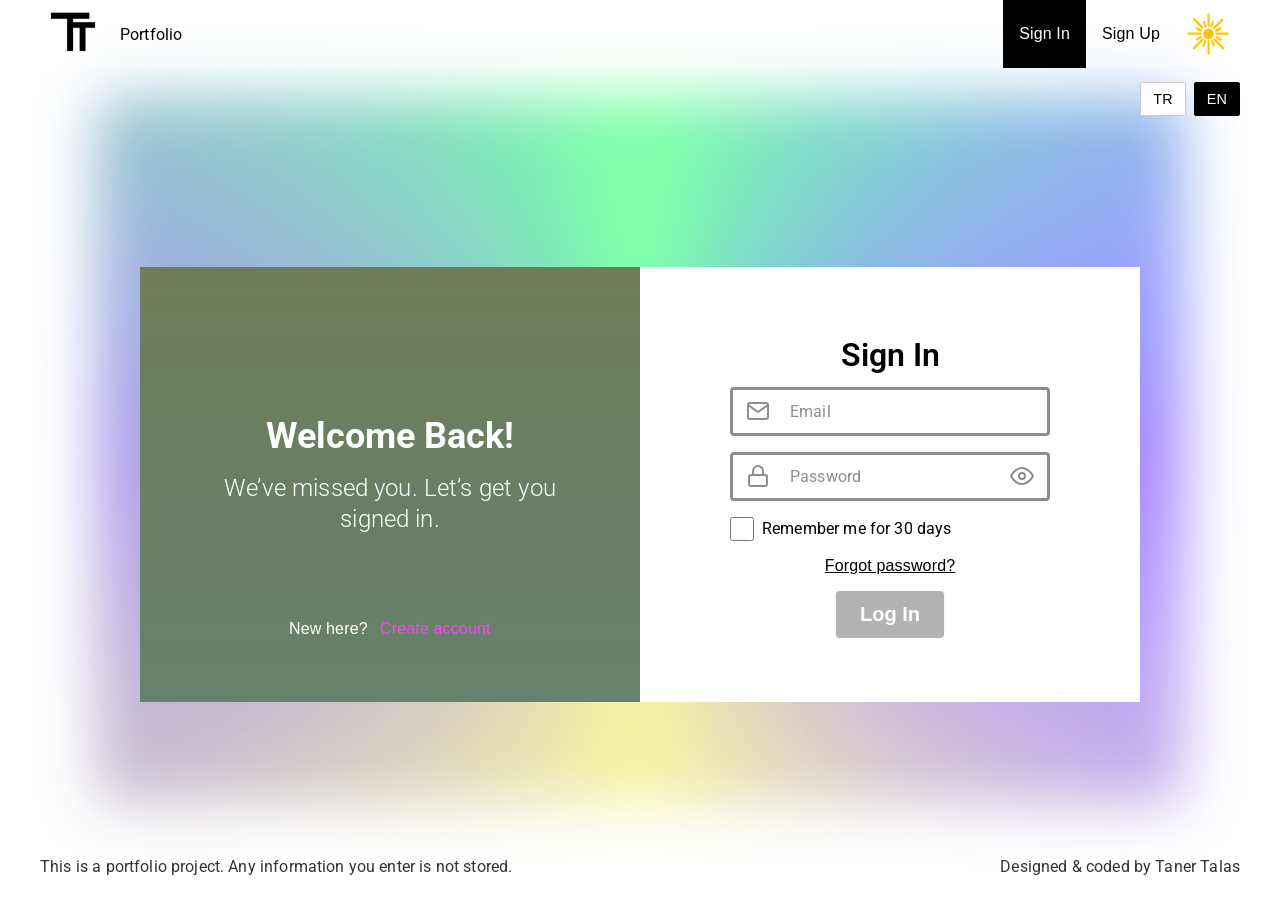
==== commit f75c38e2: "banner added." ====
--- a/index.html
+++ b/index.html
@@ -29,11 +29,15 @@
       property="og:description"
       content="A modern multi-step authentication UI featuring sign-in, sign-up, and password recovery flows with smooth animations and responsive design."
     />
-    <meta property="og:url" content="https://tanertalas.github.io/auth-ui/" />
+    <meta
+      property="og:image"
+      content="https://tanertalas.github.io/CSS-Authentication-UI/images/banner.png"
+    />
+    <meta property="og:url" content="https://tanertalas.github.io/CSS-Authentication-UI/" />
     <meta property="og:site_name" content="Taner’s CSS Auth UI Project" />
     <meta property="og:locale" content="en_US" />
     <!-- Canonical -->
-    <link rel="canonical" href="https://tanertalas.github.io/auth-ui/" />
+    <link rel="canonical" href="https://tanertalas.github.io/CSS-Authentication-UI/" />
     <!-- Files -->
     <link rel="stylesheet" href="./styles.css" />
     <script src="./lang.js"></script>
--- a/styles.css
+++ b/styles.css
@@ -170,6 +170,7 @@
 }
 
 .lang-btn {
+  color: black;
   background-color: white;
   border: 1px solid #ccc;
   border-radius: 2px;
@@ -183,9 +184,22 @@
 }
 
 .lang-btn.active {
-  background: #593cc3;
-  color: #fff;
-  border-color: #593cc3;
+  background: black;
+  color: white;
+  border-color: black;
+  pointer-events: none;
+}
+
+.dark .lang-btn {
+  color: white;
+  background-color: transparent;
+  border: 1px solid #ccc;
+}
+
+.dark .lang-btn.active {
+  background: white;
+  color: black;
+  border-color: white;
 }
 
 /* active link */
@@ -262,14 +276,22 @@
   height: 100%;
 }
 
-.active {
+li.active {
   background-color: #000 !important;
   pointer-events: none !important;
   cursor: default !important;
 }
 
-.active button {
+li.active button {
   color: white !important;
+}
+
+.dark li.active {
+  background-color: white !important;
+}
+
+.dark li.active button {
+  color: black !important;
 }
 
 /* Theme Button */
@@ -1100,4 +1122,9 @@
   html {
     font-size: 14px;
   }
-}
+
+  .nav-link > a,
+  .nav-button > button {
+    padding: 0 12px;
+  }
+}
